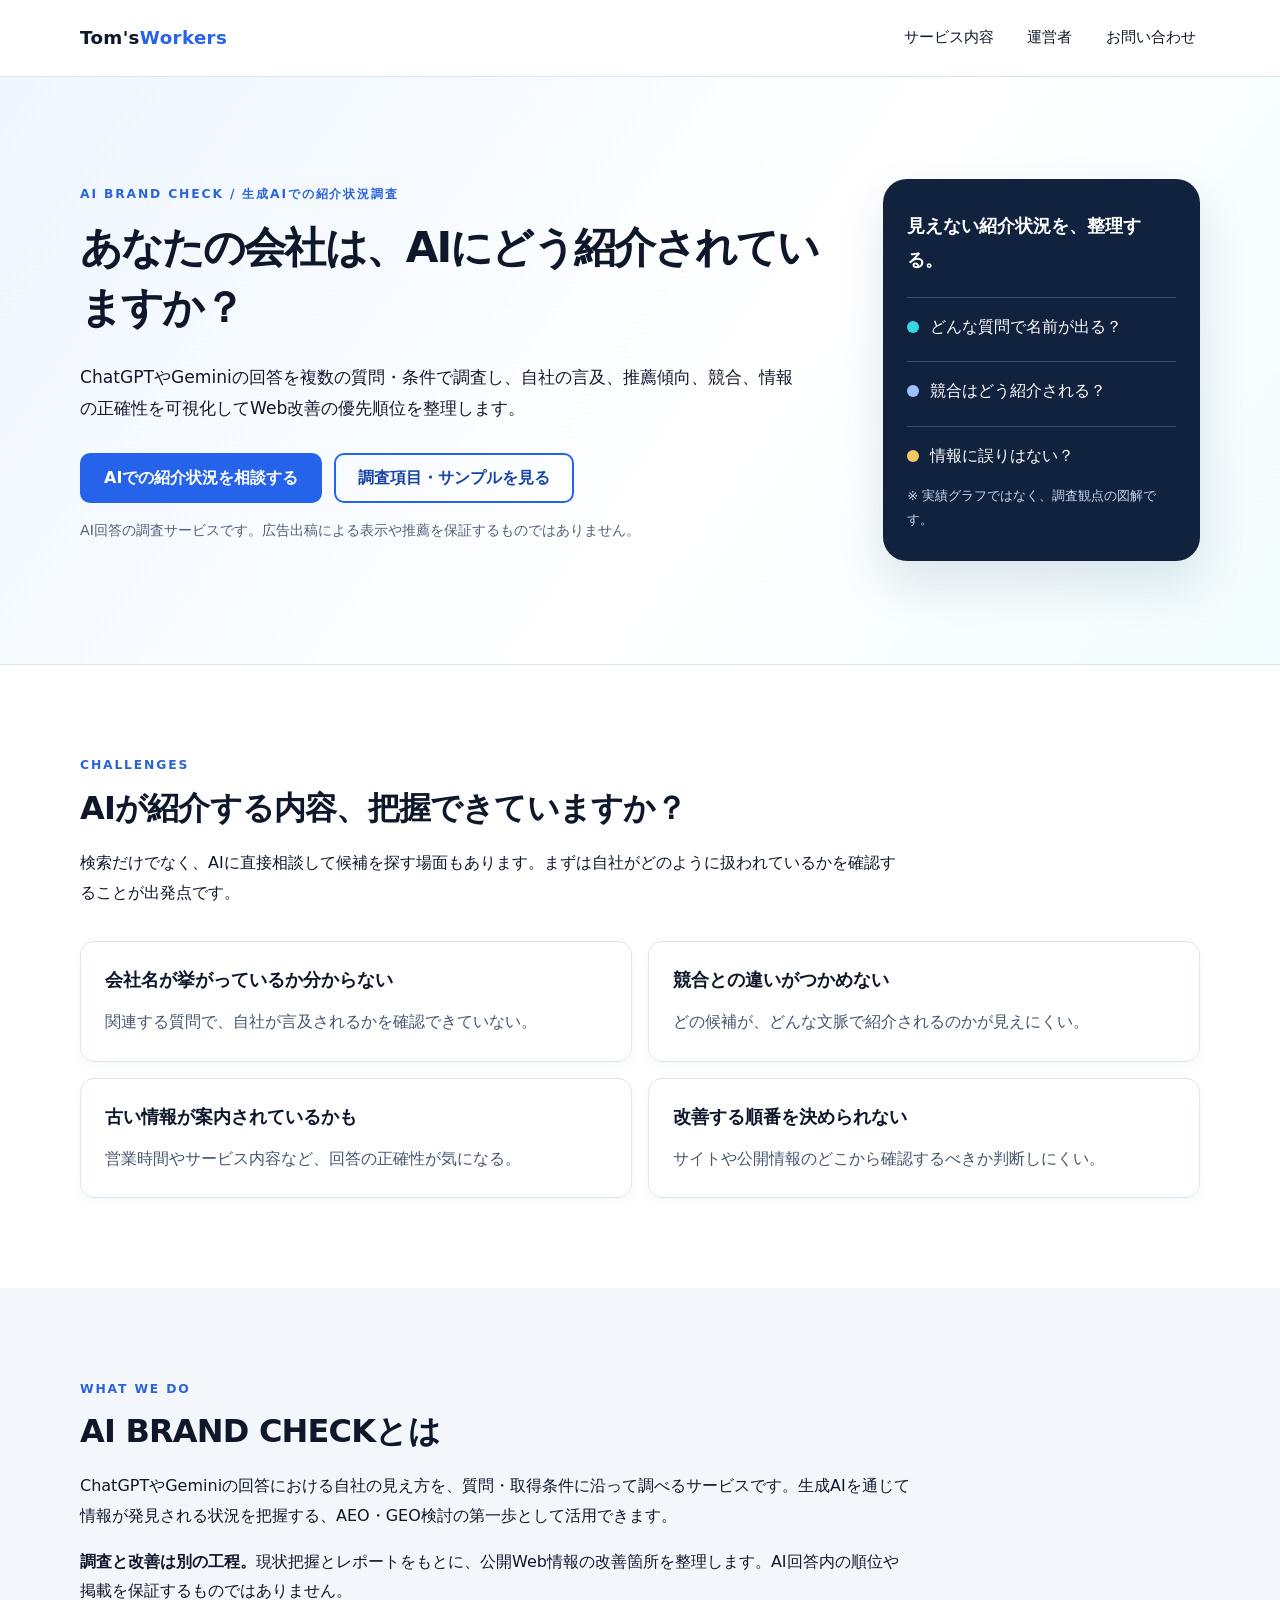
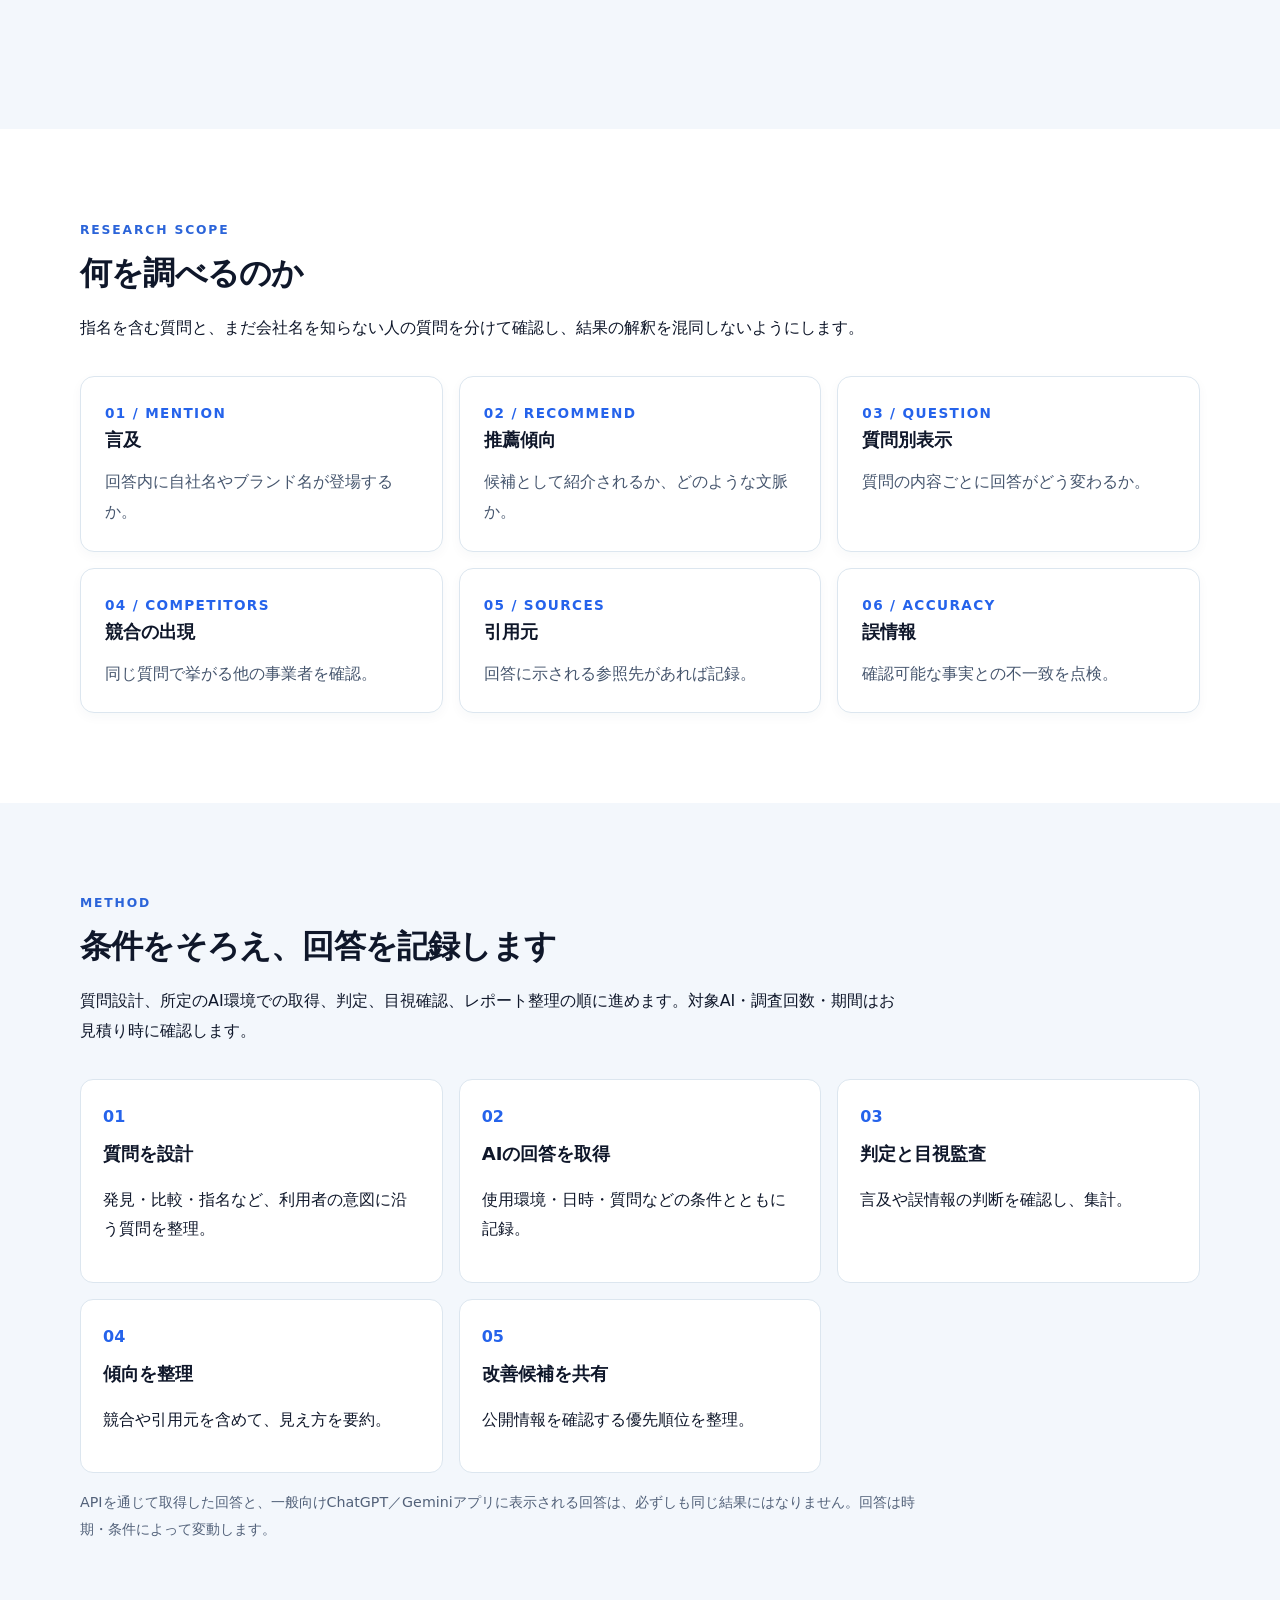
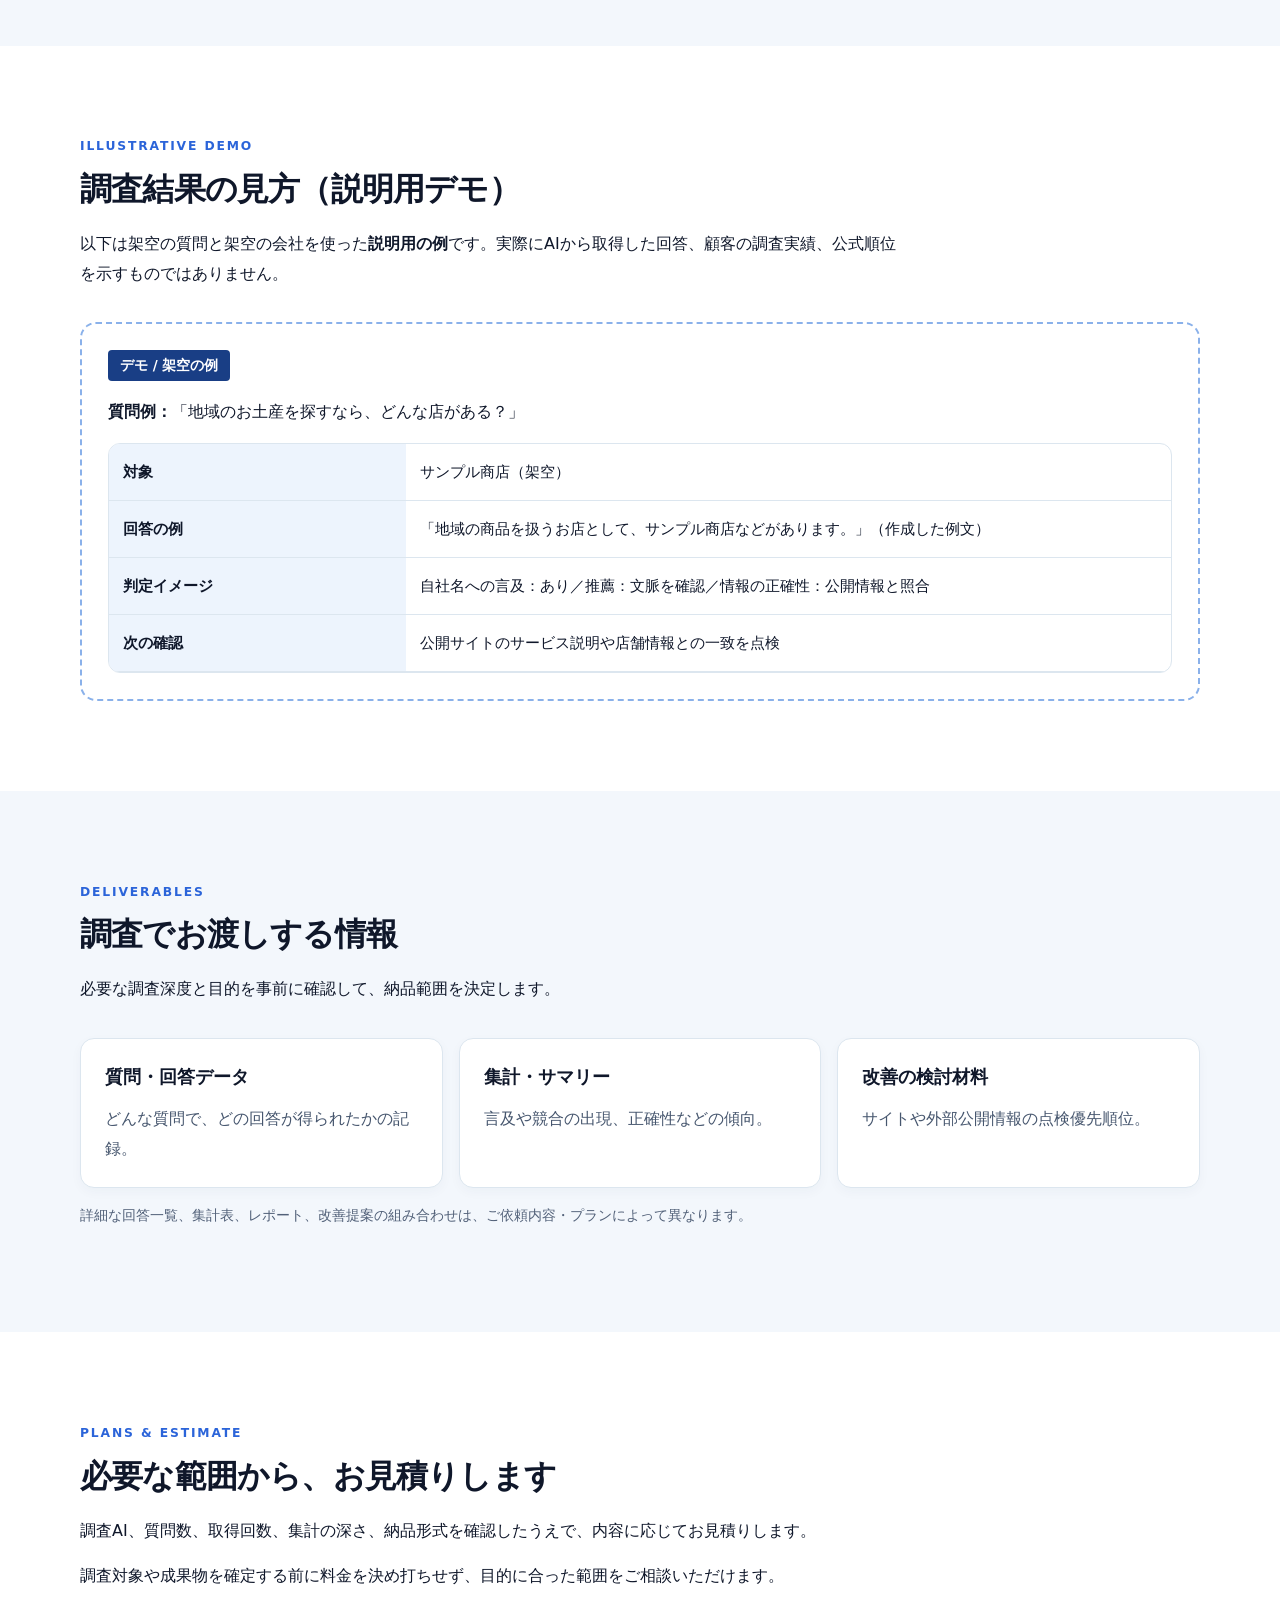
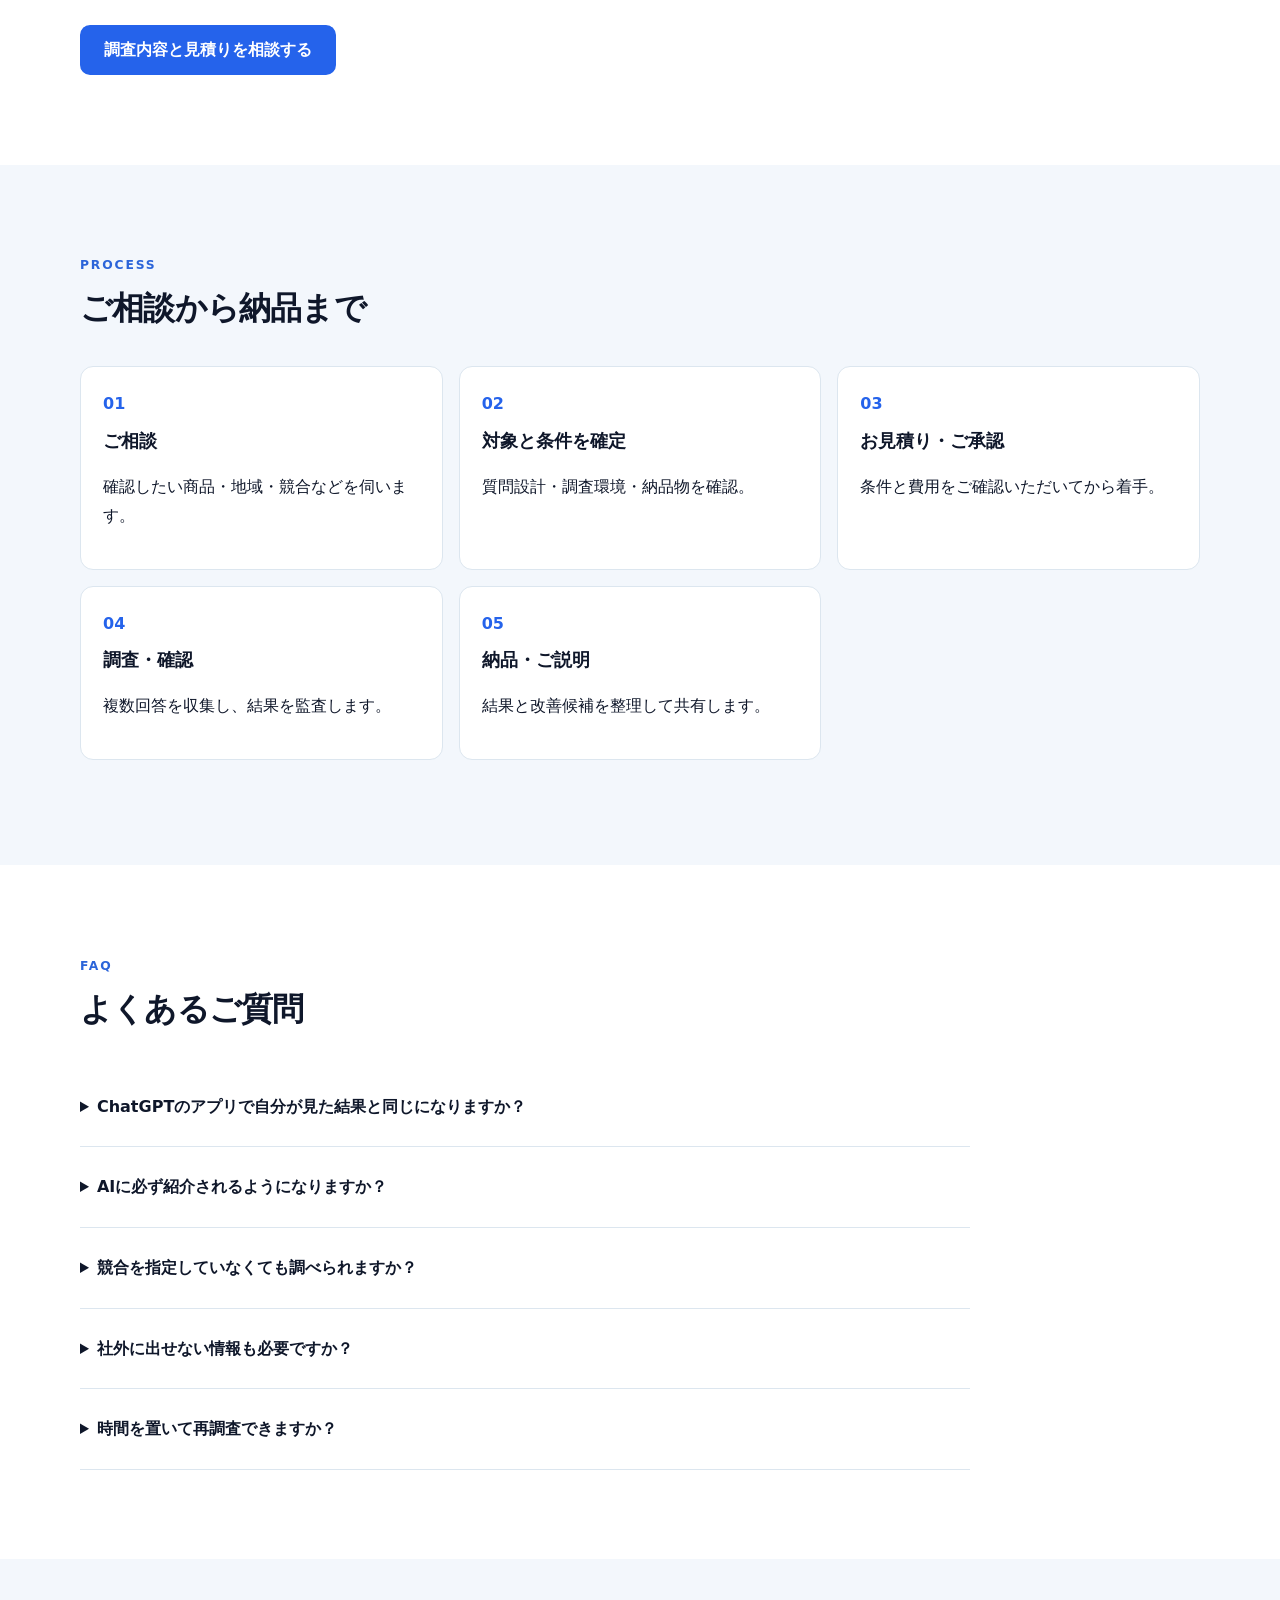
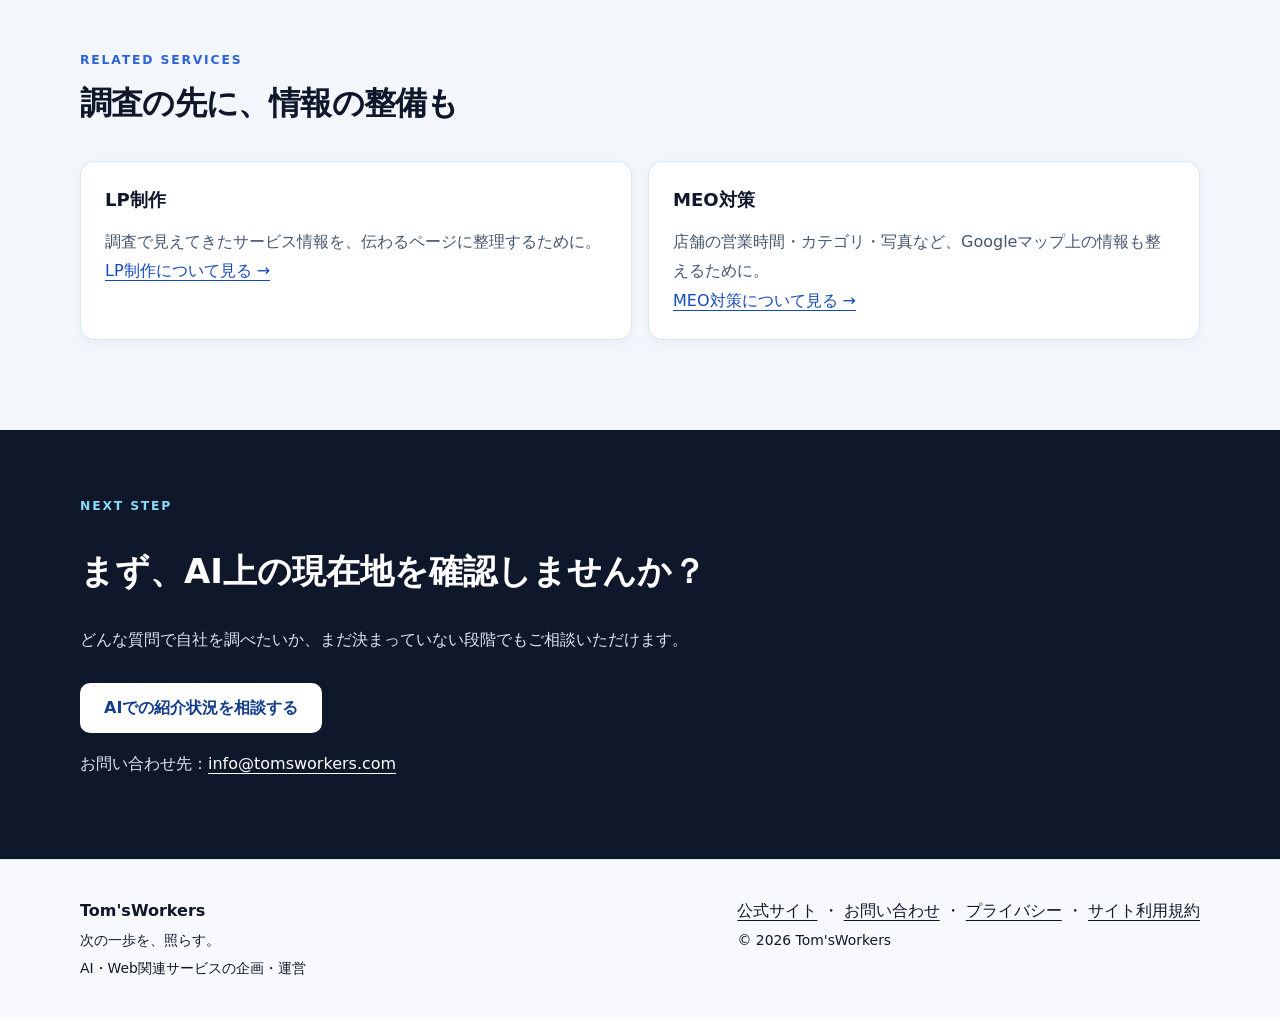
==== abc/index.html @ 404ee9d4 "Add ABC landing page" ====
<!doctype html>
<html lang="ja"><head><meta charset="utf-8"><meta name="viewport" content="width=device-width, initial-scale=1"><title>AI BRAND CHECK｜ChatGPT・Geminiでの自社紹介状況を調査｜Tom'sWorkers</title><meta name="description" content="ChatGPTやGeminiの回答から、自社ブランドの言及、推薦傾向、競合、引用元、誤情報を調査。AI検索対策の最初の一歩を支援します。"><meta name="theme-color" content="#0f172a"><meta property="og:type" content="website"><meta property="og:locale" content="ja_JP"><meta property="og:site_name" content="Tom'sWorkers"><meta property="og:title" content="AI BRAND CHECK｜ChatGPT・Geminiでの自社紹介状況を調査"><meta property="og:description" content="AIの回答に自社がどう紹介されているかを調査し、改善の優先順位を整理します。"><link rel="canonical" href="https://tomsworkers.com/abc/">
<meta property="og:url" content="https://tomsworkers.com/abc/">
<!-- Google tag (gtag.js) -->
<script async src="https://www.googletagmanager.com/gtag/js?id=G-THQMLL2YRE"></script>
<script>
  window.dataLayer = window.dataLayer || [];
  function gtag(){dataLayer.push(arguments);}
  gtag('js', new Date());
  gtag('config', 'G-THQMLL2YRE');
</script>
<link rel="stylesheet" href="../assets/css/tw-lp.css"><script defer src="../assets/js/tw-lp.js"></script></head>
<body><a class="skip" href="#main">本文に移動</a><header class="site-header"><div class="wrap head-row"><a class="brand" href="/" aria-label="Tom'sWorkers トップへ">Tom's<span>Workers</span></a><nav class="top-nav" aria-label="主要ナビゲーション"><a href="#services">サービス内容</a><a href="/#profile">運営者</a><a href="mailto:info@tomsworkers.com?subject=%E3%80%90AI%20BRAND%20CHECK%E3%80%91%E8%AA%BF%E6%9F%BB%E7%9B%B8%E8%AB%87" data-track="1" data-placement="header">お問い合わせ</a></nav></div></header><main id="main">
<section class="hero"><div class="wrap hero-layout"><div><div class="eyebrow">AI Brand Check / 生成AIでの紹介状況調査</div><h1>あなたの会社は、AIにどう紹介されていますか？</h1><p class="lead">ChatGPTやGeminiの回答を複数の質問・条件で調査し、自社の言及、推薦傾向、競合、情報の正確性を可視化してWeb改善の優先順位を整理します。</p><div class="actions"><a class="btn btn-primary" href="mailto:info@tomsworkers.com?subject=%E3%80%90AI%20BRAND%20CHECK%E3%80%91%E8%AA%BF%E6%9F%BB%E7%9B%B8%E8%AB%87" data-track="1" data-placement="hero">AIでの紹介状況を相談する</a><a class="btn btn-plain" href="#research">調査項目・サンプルを見る</a></div><p class="note">AI回答の調査サービスです。広告出稿による表示や推薦を保証するものではありません。</p></div><div class="hero-visual" aria-label="調査の観点を示す概念図"><strong>見えない紹介状況を、整理する。</strong><div class="signal"><b></b>どんな質問で名前が出る？</div><div class="signal"><b></b>競合はどう紹介される？</div><div class="signal"><b></b>情報に誤りはない？</div><p style="font-size:.81rem;color:#c7d7ec;margin-bottom:0">※ 実績グラフではなく、調査観点の図解です。</p></div></div></section>
<section class="section" id="problems"><div class="wrap"><div class="section-heading"><div class="eyebrow">Challenges</div><h2>AIが紹介する内容、把握できていますか？</h2><p>検索だけでなく、AIに直接相談して候補を探す場面もあります。まずは自社がどのように扱われているかを確認することが出発点です。</p></div><div class="cards two"><article class="card"><h3>会社名が挙がっているか分からない</h3><p>関連する質問で、自社が言及されるかを確認できていない。</p></article><article class="card"><h3>競合との違いがつかめない</h3><p>どの候補が、どんな文脈で紹介されるのかが見えにくい。</p></article><article class="card"><h3>古い情報が案内されているかも</h3><p>営業時間やサービス内容など、回答の正確性が気になる。</p></article><article class="card"><h3>改善する順番を決められない</h3><p>サイトや公開情報のどこから確認するべきか判断しにくい。</p></article></div></div></section>
<section class="section tinted" id="services"><div class="wrap"><div class="section-heading"><div class="eyebrow">What We Do</div><h2>AI BRAND CHECKとは</h2><p>ChatGPTやGeminiの回答における自社の見え方を、質問・取得条件に沿って調べるサービスです。生成AIを通じて情報が発見される状況を把握する、AEO・GEO検討の第一歩として活用できます。</p><p><strong>調査と改善は別の工程。</strong>現状把握とレポートをもとに、公開Web情報の改善箇所を整理します。AI回答内の順位や掲載を保証するものではありません。</p></div></div></section>
<section class="section" id="research"><div class="wrap"><div class="section-heading"><div class="eyebrow">Research Scope</div><h2>何を調べるのか</h2><p>指名を含む質問と、まだ会社名を知らない人の質問を分けて確認し、結果の解釈を混同しないようにします。</p></div><div class="cards"><article class="card"><div class="card-num">01 / MENTION</div><h3>言及</h3><p>回答内に自社名やブランド名が登場するか。</p></article><article class="card"><div class="card-num">02 / RECOMMEND</div><h3>推薦傾向</h3><p>候補として紹介されるか、どのような文脈か。</p></article><article class="card"><div class="card-num">03 / QUESTION</div><h3>質問別表示</h3><p>質問の内容ごとに回答がどう変わるか。</p></article><article class="card"><div class="card-num">04 / COMPETITORS</div><h3>競合の出現</h3><p>同じ質問で挙がる他の事業者を確認。</p></article><article class="card"><div class="card-num">05 / SOURCES</div><h3>引用元</h3><p>回答に示される参照先があれば記録。</p></article><article class="card"><div class="card-num">06 / ACCURACY</div><h3>誤情報</h3><p>確認可能な事実との不一致を点検。</p></article></div></div></section>
<section class="section tinted" id="method"><div class="wrap"><div class="section-heading"><div class="eyebrow">Method</div><h2>条件をそろえ、回答を記録します</h2><p>質問設計、所定のAI環境での取得、判定、目視確認、レポート整理の順に進めます。対象AI・調査回数・期間はお見積り時に確認します。</p></div><ol class="steps"><li><h3>質問を設計</h3><p>発見・比較・指名など、利用者の意図に沿う質問を整理。</p></li><li><h3>AIの回答を取得</h3><p>使用環境・日時・質問などの条件とともに記録。</p></li><li><h3>判定と目視監査</h3><p>言及や誤情報の判断を確認し、集計。</p></li><li><h3>傾向を整理</h3><p>競合や引用元を含めて、見え方を要約。</p></li><li><h3>改善候補を共有</h3><p>公開情報を確認する優先順位を整理。</p></li></ol><p class="note">APIを通じて取得した回答と、一般向けChatGPT／Geminiアプリに表示される回答は、必ずしも同じ結果にはなりません。回答は時期・条件によって変動します。</p></div></section>
<section class="section" id="sample"><div class="wrap"><div class="section-heading"><div class="eyebrow">Illustrative Demo</div><h2>調査結果の見方（説明用デモ）</h2><p>以下は架空の質問と架空の会社を使った<strong>説明用の例</strong>です。実際にAIから取得した回答、顧客の調査実績、公式順位を示すものではありません。</p></div><div class="demo"><span class="demo-label">デモ / 架空の例</span><p><strong>質問例：</strong>「地域のお土産を探すなら、どんな店がある？」</p><div class="table-scroll"><table class="data-table"><tbody><tr><th scope="row">対象</th><td>サンプル商店（架空）</td></tr><tr><th scope="row">回答の例</th><td>「地域の商品を扱うお店として、サンプル商店などがあります。」（作成した例文）</td></tr><tr><th scope="row">判定イメージ</th><td>自社名への言及：あり／推薦：文脈を確認／情報の正確性：公開情報と照合</td></tr><tr><th scope="row">次の確認</th><td>公開サイトのサービス説明や店舗情報との一致を点検</td></tr></tbody></table></div></div></div></section>
<section class="section tinted" id="deliverables"><div class="wrap"><div class="section-heading"><div class="eyebrow">Deliverables</div><h2>調査でお渡しする情報</h2><p>必要な調査深度と目的を事前に確認して、納品範囲を決定します。</p></div><div class="cards"><article class="card"><h3>質問・回答データ</h3><p>どんな質問で、どの回答が得られたかの記録。</p></article><article class="card"><h3>集計・サマリー</h3><p>言及や競合の出現、正確性などの傾向。</p></article><article class="card"><h3>改善の検討材料</h3><p>サイトや外部公開情報の点検優先順位。</p></article></div><p class="note">詳細な回答一覧、集計表、レポート、改善提案の組み合わせは、ご依頼内容・プランによって異なります。</p></div></section>
<section class="section" id="pricing"><div class="wrap"><div class="section-heading"><div class="eyebrow">Plans &amp; Estimate</div><h2>必要な範囲から、お見積りします</h2><p>調査AI、質問数、取得回数、集計の深さ、納品形式を確認したうえで、内容に応じてお見積りします。</p><p>調査対象や成果物を確定する前に料金を決め打ちせず、目的に合った範囲をご相談いただけます。</p></div><a class="btn btn-primary" href="mailto:info@tomsworkers.com?subject=%E3%80%90AI%20BRAND%20CHECK%E3%80%91%E8%AA%BF%E6%9F%BB%E7%9B%B8%E8%AB%87" data-track="1" data-placement="pricing">調査内容と見積りを相談する</a></div></section>
<section class="section tinted" id="flow"><div class="wrap"><div class="section-heading"><div class="eyebrow">Process</div><h2>ご相談から納品まで</h2></div><ol class="steps"><li><h3>ご相談</h3><p>確認したい商品・地域・競合などを伺います。</p></li><li><h3>対象と条件を確定</h3><p>質問設計・調査環境・納品物を確認。</p></li><li><h3>お見積り・ご承認</h3><p>条件と費用をご確認いただいてから着手。</p></li><li><h3>調査・確認</h3><p>複数回答を収集し、結果を監査します。</p></li><li><h3>納品・ご説明</h3><p>結果と改善候補を整理して共有します。</p></li></ol></div></section>
<section class="section" id="faq"><div class="wrap"><div class="section-heading"><div class="eyebrow">FAQ</div><h2>よくあるご質問</h2></div><div class="faq"><details><summary>ChatGPTのアプリで自分が見た結果と同じになりますか？</summary><p>同一とは限りません。利用するモデル・取得方法・時期や設定によって回答が変わるため、調査環境と条件を明示します。</p></details><details><summary>AIに必ず紹介されるようになりますか？</summary><p>掲載・順位・推薦は保証できません。まず現状を調べ、改善を検討するための材料を提供します。</p></details><details><summary>競合を指定していなくても調べられますか？</summary><p>はい。質問に登場した他社を記録する方法があります。調査の対象範囲は事前に相談して決めます。</p></details><details><summary>社外に出せない情報も必要ですか？</summary><p>公開情報を中心に調査設計します。機密情報や個人情報を無断で調査質問へ入力することはしません。提供情報の扱いは事前に確認します。</p></details><details><summary>時間を置いて再調査できますか？</summary><p>ご相談可能です。比較可能な条件や追加費用の有無を事前に確認してご案内します。</p></details></div></div></section>
<section class="section tinted" id="related"><div class="wrap"><div class="section-heading"><div class="eyebrow">Related Services</div><h2>調査の先に、情報の整備も</h2></div><div class="cards two"><article class="card"><h3>LP制作</h3><p>調査で見えてきたサービス情報を、伝わるページに整理するために。</p><p><a href="/lp/">LP制作について見る →</a></p></article><article class="card"><h3>MEO対策</h3><p>店舗の営業時間・カテゴリ・写真など、Googleマップ上の情報も整えるために。</p><p><a href="/meo/">MEO対策について見る →</a></p></article></div></div></section>
<section class="cta-band" id="contact"><div class="wrap"><div class="eyebrow" style="color:#8bd9f5">Next Step</div><h2>まず、AI上の現在地を確認しませんか？</h2><p>どんな質問で自社を調べたいか、まだ決まっていない段階でもご相談いただけます。</p><div class="actions"><a class="btn btn-primary" href="mailto:info@tomsworkers.com?subject=%E3%80%90AI%20BRAND%20CHECK%E3%80%91%E8%AA%BF%E6%9F%BB%E7%9B%B8%E8%AB%87" data-track="1" data-placement="footer">AIでの紹介状況を相談する</a></div><p>お問い合わせ先：<a href="mailto:info@tomsworkers.com?subject=%E3%80%90AI%20BRAND%20CHECK%E3%80%91%E8%AA%BF%E6%9F%BB%E7%9B%B8%E8%AB%87">info@tomsworkers.com</a></p></div></section>
</main><footer class="footer"><div class="wrap footer-inner"><div><strong>Tom'sWorkers</strong><p>次の一歩を、照らす。</p><p>AI・Web関連サービスの企画・運営</p></div><nav aria-label="フッターナビゲーション"><a href="/">公式サイト</a> ・ <a href="/contact/">お問い合わせ</a> ・ <a href="/privacy/">プライバシー</a> ・ <a href="/terms/">サイト利用規約</a><p>© 2026 Tom'sWorkers</p></nav></div></footer></body></html>
---- assets/css/tw-lp.css ----
@charset "UTF-8";
:root{--ink:#0f172a;--blue:#2563eb;--cyan:#06b6d4;--muted:#526179;--line:#dce6ef;--pale:#f3f7fc;--white:#fff}*{box-sizing:border-box}html{scroll-behavior:smooth}body{margin:0;color:var(--ink);font-family:system-ui,-apple-system,"Hiragino Kaku Gothic ProN","Yu Gothic",Meiryo,sans-serif;font-size:16px;line-height:1.85;background:white}a{color:#1649bd;text-underline-offset:.23em}a:hover{text-decoration-thickness:2px}a:focus-visible,button:focus-visible,summary:focus-visible{outline:3px solid #f59e0b;outline-offset:4px}button{font:inherit}.wrap{width:min(1120px,calc(100% - 40px));margin-inline:auto}.skip{position:absolute;left:-9999px;top:0;background:white;padding:8px;z-index:9}.skip:focus{left:12px}.site-header{border-bottom:1px solid var(--line);background:#fff}.head-row{min-height:76px;display:flex;align-items:center;justify-content:space-between;gap:18px}.brand{font-weight:850;letter-spacing:.02em;color:var(--ink);text-decoration:none;font-size:1.14rem}.brand span{color:var(--blue)}.top-nav{display:flex;gap:clamp(8px,2vw,26px);align-items:center;flex-wrap:wrap}.top-nav a{color:var(--ink);font-size:.94rem;text-decoration:none;padding:11px 4px}.top-nav a:hover{text-decoration:underline}.eyebrow{font-size:.77rem;font-weight:800;letter-spacing:.15em;color:#2b64d9;text-transform:uppercase}.hero{background:linear-gradient(125deg,#eef6ff 0%,#fff 58%,#f0fcfd 100%);border-bottom:1px solid var(--line);padding:clamp(62px,8vw,110px) 0}.hero-layout{display:grid;grid-template-columns:minmax(0,1.4fr) minmax(235px,.6fr);gap:clamp(24px,5vw,70px);align-items:center}.hero h1{font-size:clamp(28px,3.3vw,44px);line-height:1.42;letter-spacing:-.045em;margin:12px 0 24px;overflow-wrap:anywhere}.lead{font-size:1.07rem;max-width:720px}.hero-visual{background:#10223e;color:white;border-radius:24px;padding:30px 24px;box-shadow:0 22px 48px #13366a20}.hero-visual strong{font-size:1.14rem}.signal{display:flex;gap:11px;align-items:center;margin-top:20px;border-top:1px solid #ffffff31;padding-top:14px}.signal b{width:12px;height:12px;border-radius:50%;background:#38d6df;flex:none}.signal:nth-of-type(2) b{background:#9dc0ff}.signal:nth-of-type(3) b{background:#f9c866}.actions{display:flex;flex-wrap:wrap;gap:12px;margin:28px 0 12px}.btn{display:inline-flex;align-items:center;justify-content:center;min-height:48px;padding:11px 22px;border-radius:10px;font-weight:750;text-decoration:none;text-align:center;border:2px solid var(--blue);line-height:1.5}.btn-primary{background:var(--blue);color:white}.btn-primary:hover{background:#1d4ed8;color:#fff}.btn-plain{background:transparent;color:#1745a7}.note{color:var(--muted);font-size:.89rem}.section{padding:clamp(60px,7vw,92px) 0}.section.tinted{background:var(--pale)}.section-heading{max-width:830px;margin-bottom:34px}.section h2{font-size:clamp(24px,2.7vw,32px);line-height:1.5;margin:7px 0 16px;letter-spacing:-.025em}.section h3{font-size:1.13rem;line-height:1.6;margin:0 0 12px}.section p{max-width:850px}.cards{display:grid;grid-template-columns:repeat(3,minmax(0,1fr));gap:16px}.cards.two{grid-template-columns:repeat(2,minmax(0,1fr))}.card{background:#fff;border:1px solid var(--line);border-radius:14px;padding:24px;min-width:0;box-shadow:0 4px 12px #14345c09}.card p{margin:0;color:#46566e}.card-num{color:var(--blue);font-weight:800;font-size:.85rem;letter-spacing:.1em}.steps{list-style:none;counter-reset:step;display:grid;grid-template-columns:repeat(3,minmax(0,1fr));gap:16px;padding:0}.steps li{counter-increment:step;background:white;padding:22px;border:1px solid var(--line);border-radius:13px}.steps li:before{content:counter(step,decimal-leading-zero);color:var(--blue);font-weight:900;display:block;margin-bottom:8px}.data-table{width:100%;border-collapse:collapse;font-size:.95rem}.data-table th,.data-table td{padding:14px;text-align:left;border-bottom:1px solid var(--line);vertical-align:top}.data-table th{width:28%;background:#edf4fd}.table-scroll{overflow-x:auto;border:1px solid var(--line);border-radius:12px}.demo{border:2px dashed #8ab1ea;border-radius:16px;padding:26px;background:white}.demo-label{display:inline-block;background:#193e85;color:white;border-radius:4px;padding:3px 12px;font-weight:800;font-size:.85rem}.faq{max-width:890px}.faq details{border-bottom:1px solid var(--line);padding:16px 0}.faq summary{font-weight:750;cursor:pointer;padding:9px 25px 9px 0;min-height:44px}.faq details p{color:#46566e;padding:0 22px 7px 0}.cta-band{background:var(--ink);color:#fff;padding:65px 0}.cta-band h2{font-size:clamp(24px,3vw,34px);line-height:1.5}.cta-band p{color:#dbe6f4}.cta-band .btn-primary{background:#fff;color:#133c8a;border-color:#fff}.cta-band a:not(.btn){color:white}.footer{border-top:1px solid var(--line);padding:36px 0;background:#f7f9fc}.footer-inner{display:flex;justify-content:space-between;gap:18px;flex-wrap:wrap}.footer p{margin:2px 0;font-size:.87rem}.footer a{color:var(--ink)}section[id]{scroll-margin-top:20px}@media(max-width:760px){.hero-layout{grid-template-columns:1fr}.hero-visual{max-width:520px}.cards,.cards.two,.steps{grid-template-columns:1fr 1fr}.head-row{align-items:flex-start;padding-block:15px;flex-direction:column;gap:3px}.top-nav{gap:10px}.hero{padding:55px 0}.section{padding:58px 0}}@media(max-width:520px){.wrap{width:calc(100% - 32px)}.cards,.cards.two,.steps{grid-template-columns:1fr}.actions{flex-direction:column;align-items:stretch}.btn{width:100%}.data-table th,.data-table td{padding:10px;font-size:.88rem}.demo{padding:16px}.top-nav a{font-size:.85rem}.hero-visual{padding:22px}}@media(prefers-reduced-motion:reduce){html{scroll-behavior:auto}*,*:before,*:after{animation-duration:.01ms!important;transition-duration:.01ms!important}}
/* MEO service page — stage 02. Additive styles; stage 01 components unchanged. */
.meo-hero{background:linear-gradient(125deg,#f0f7ff 0%,#fff 58%,#eefcf8 100%)}
.meo-panel{background:#10223e}.meo-panel-kicker{margin:0 0 14px;color:#8ee7ec;font-size:.76rem;font-weight:800;letter-spacing:.13em}.meo-check{display:flex;align-items:center;gap:14px;border-top:1px solid #ffffff30;padding:15px 0}.meo-check:first-of-type{margin-top:16px}.meo-check>span{display:grid;place-items:center;flex:none;width:40px;height:40px;border:1px solid #4a88ba;border-radius:11px;color:#b6f2f0;font-weight:800}.meo-check b{display:block;font-size:.98rem}.meo-check small{display:block;color:#c6d9ec;font-size:.77rem}.meo-panel-note{font-size:.75rem;color:#b9d1e9;line-height:1.65;margin:14px 0 0}.meo-split{display:grid;grid-template-columns:minmax(0,1.15fr) minmax(0,.85fr);gap:clamp(25px,5vw,70px);align-items:start}.meo-split h2{font-size:clamp(24px,2.7vw,32px);line-height:1.5}.meo-principles{background:white;border:1px solid var(--line);padding:28px;border-radius:18px;box-shadow:0 12px 32px #14345c0c}.meo-principles h3{font-size:1.22rem}.meo-principles ol{margin:0;padding-left:1.4em}.meo-principles li{padding:10px 0;border-bottom:1px solid var(--line);font-weight:700}.meo-principles p{font-size:.93rem;color:#526179}.meo-feature{border-left:4px solid var(--blue);background:white;padding:26px;border-radius:0 14px 14px 0;box-shadow:0 4px 14px #14345c09}.meo-feature h3{margin:10px 0 15px}.meo-list{padding-left:1.35em;margin:0}.meo-list li{margin:9px 0}.meo-warning{background:#e9f1fd;border-left:4px solid #2563eb;border-radius:0 12px 12px 0;padding:20px 24px;margin-top:28px}.meo-warning p{margin:5px 0 0}.meo-plan{display:flex;flex-direction:column;min-height:245px}.meo-plan .eyebrow{margin:0 0 12px}.meo-plan-foot{margin-top:auto;border-top:1px solid var(--line);padding-top:16px;font-size:.91rem;font-weight:750;color:#1d4ed8}.meo-price{display:flex;align-items:center;justify-content:space-between;gap:26px;padding:28px;border:1px solid var(--line);border-radius:16px;background:#f6faff}.meo-price>div{max-width:720px}.meo-price h3{margin:5px 0}.meo-price p{margin:0}.meo-price .btn{flex:none}.meo-related a{font-weight:750}.meo-light-eyebrow{color:#8bd9f5}.meo-light-note{color:#dbe6f4!important}@media(max-width:760px){.meo-split{grid-template-columns:1fr}.meo-price{flex-direction:column;align-items:stretch}.meo-price .btn{align-self:flex-start}}@media(max-width:520px){.meo-principles,.meo-feature,.meo-price{padding:20px}.meo-price .btn{align-self:stretch}.meo-panel{padding:22px}}
/* ChatGPT Ads page — stage 03; additive styles, shared base remains intact. */
.ads-hero{background:linear-gradient(130deg,#edf3ff 0%,#fff 52%,#eafafa 100%)}
.ads-panel{background:linear-gradient(150deg,#10223e,#173e65)}
.ads-panel-kicker{font-size:.75rem;letter-spacing:.12em;font-weight:800;color:#a9ecf3;margin:0 0 18px}
.ads-illustration{display:grid;gap:12px}
.ads-illustration-answer,.ads-illustration-ad{border-radius:12px;padding:15px 17px;background:#ffffff15;border:1px solid #ffffff36}
.ads-illustration-answer span,.ads-illustration-ad span{display:inline-block;font-size:.72rem;font-weight:800;letter-spacing:.06em;color:#c8e1ff}
.ads-illustration-answer p,.ads-illustration-ad p{margin:7px 0 0;font-size:.9rem;line-height:1.6}
.ads-illustration-ad{background:#f1fbff;color:#123352;border-color:#b8e6f4}
.ads-illustration-ad span{color:#17569d}.ads-panel-note{color:#c5d7e9;font-size:.75rem;line-height:1.6;margin:16px 0 0}
.ads-split{display:grid;grid-template-columns:minmax(0,1.12fr) minmax(0,.88fr);gap:clamp(26px,5vw,70px);align-items:start}
.ads-insight{background:white;border:1px solid var(--line);padding:28px;border-radius:18px;box-shadow:0 12px 32px #14345c0c}
.ads-insight h3{font-size:1.22rem;line-height:1.55}.ads-insight ol{padding-left:1.5em;margin-bottom:0}.ads-insight li{padding:10px 0;border-bottom:1px solid var(--line);font-weight:650}
.ads-difference{border-top:4px solid var(--blue)}.ads-difference:nth-child(2){border-top-color:#0898b6}
.ads-callout{border-left:4px solid var(--blue);background:#e8f1fd;border-radius:0 12px 12px 0;padding:19px 24px;margin-top:24px}
.ads-callout p{margin:6px 0 0}.ads-source{margin-top:20px}.ads-scope-grid{display:grid;grid-template-columns:repeat(3,minmax(0,1fr));gap:16px}
.ads-scope{background:white;border:1px solid var(--line);border-radius:14px;padding:24px;min-width:0}
.ads-scope>span{color:var(--blue);font-size:.9rem;font-weight:900;letter-spacing:.13em}
.ads-scope h3{margin:12px 0 8px}.ads-scope p{color:#46566e;margin:0}
.ads-dl{margin:0}.ads-dl dt{font-weight:850;color:#1c4b9e;margin-top:16px}.ads-dl dd{margin:2px 0 0;color:#46566e}
.ads-timeline{list-style:none;counter-reset:adstep;display:grid;grid-template-columns:repeat(5,minmax(0,1fr));gap:12px;margin:0;padding:0}
.ads-timeline li{counter-increment:adstep;background:white;border:1px solid var(--line);border-radius:14px;padding:20px;min-width:0}
.ads-timeline li:before{content:counter(adstep,decimal-leading-zero);display:block;color:var(--blue);font-weight:900;font-size:1.2rem;margin-bottom:10px}
.ads-timeline strong{display:block;line-height:1.55}.ads-timeline p{font-size:.9rem;color:#46566e;line-height:1.7;margin:9px 0 0}
.ads-fee{display:flex;flex-direction:column;min-height:230px}.ads-fee h3{margin-top:12px}
.ads-fee-bottom{border-top:1px solid var(--line);margin-top:auto!important;padding-top:14px;color:#1e55b0!important;font-weight:750}
.ads-estimate{display:flex;align-items:center;justify-content:space-between;gap:25px;padding:26px;border:1px solid var(--line);border-radius:16px;background:#f6faff;margin-top:24px}
.ads-estimate h3{margin:0 0 8px}.ads-estimate p{margin:0}.ads-estimate .btn{flex:none}
.ads-related a{font-weight:750}.ads-light-eyebrow{color:#8bd9f5}.ads-light-note{color:#dbe6f4!important}
@media(max-width:1000px){.ads-timeline{grid-template-columns:repeat(3,minmax(0,1fr))}}
@media(max-width:760px){.ads-split{grid-template-columns:1fr}.ads-scope-grid{grid-template-columns:repeat(2,minmax(0,1fr))}.ads-estimate{flex-direction:column;align-items:stretch}.ads-estimate .btn{align-self:flex-start}}
@media(max-width:520px){.ads-insight,.ads-scope,.ads-estimate{padding:20px}.ads-scope-grid,.ads-timeline{grid-template-columns:1fr}.ads-estimate .btn{align-self:stretch}}

/* Google Search Ads — stage 04. Additive page-specific components. */
.search-hero{background:linear-gradient(128deg,#eaf2ff 0%,#fff 55%,#eefafc 100%)}
.search-panel{background:linear-gradient(145deg,#10223e,#123d68)}
.search-panel-kicker{font-size:.76rem;letter-spacing:.12em;color:#9feaf1;font-weight:800;margin:0 0 17px}
.search-query{display:flex;align-items:center;gap:13px;border:1px solid #8bd1e388;border-radius:12px;padding:12px 13px;background:#ffffff13;font-weight:750;font-size:.9rem}
.search-glass{font-size:1.65rem;color:#8ce5ed;line-height:1}
.search-flow{list-style:none;padding:0;margin:18px 0 0;display:grid;gap:9px}
.search-flow li{display:flex;align-items:center;gap:15px;background:#ffffff12;border:1px solid #ffffff2c;border-radius:11px;padding:12px 16px}
.search-flow b{color:#8ce5ed;font-size:.88rem}.search-flow span{font-weight:800}.search-flow small{display:block;font-weight:450;color:#c8dbef}
.search-panel-foot{font-size:.76rem;color:#c3d5e8;line-height:1.7;margin:16px 0 0}
.search-problem{border-top:4px solid #2563eb}.search-problem:nth-child(2){border-top-color:#06b6d4}.search-problem:nth-child(3){border-top-color:#f59e0b}
.search-split{display:grid;grid-template-columns:minmax(0,1.1fr) minmax(0,.9fr);gap:clamp(26px,5vw,72px);align-items:start}
.search-chain{display:grid;gap:8px;background:#fff;padding:22px;border:1px solid var(--line);border-radius:18px}
.search-chain>div{display:flex;gap:18px;align-items:center;padding:13px 14px;border:1px solid #dce9f8;border-radius:10px;background:#f8fbff;font-weight:750}
.search-chain strong{color:#2563eb}.search-bullets{margin:0;padding-left:1.35em;color:#46566e}.search-bullets li{margin:8px 0}
.search-scope-grid{display:grid;grid-template-columns:repeat(3,minmax(0,1fr));gap:16px}
.search-scope{background:#fff;border:1px solid var(--line);border-radius:14px;padding:24px;min-width:0}
.search-scope>span{color:#2563eb;font-size:.81rem;letter-spacing:.09em;font-weight:850}.search-scope h3{margin:11px 0 8px}.search-scope p{margin:0;color:#46566e}
.search-notice{border-left:4px solid #2563eb;background:#e9f2fe;padding:19px 24px;border-radius:0 12px 12px 0;margin-top:25px}
.search-notice p{margin:6px 0 0}.search-feature{border-top:3px solid #06b6d4}.search-margin{margin-top:22px}
.search-fee{display:flex;flex-direction:column;min-height:240px}.search-fee h3{margin-top:12px}
.search-fee-bottom{border-top:1px solid var(--line);margin-top:auto!important;padding-top:14px;color:#1e55b0!important;font-weight:750}
.search-estimate{display:flex;justify-content:space-between;align-items:center;gap:26px;border:1px solid var(--line);border-radius:16px;padding:26px;margin-top:22px;background:#fff}
.search-estimate>div{max-width:700px}.search-estimate h3{margin:0 0 7px}.search-estimate p{margin:0}.search-estimate .btn{flex:none}
.search-timeline{list-style:none;counter-reset:searchstep;display:grid;grid-template-columns:repeat(5,minmax(0,1fr));gap:12px;padding:0;margin:0}
.search-timeline li{counter-increment:searchstep;border:1px solid var(--line);border-radius:13px;padding:20px;min-width:0;background:#fff}
.search-timeline li:before{content:counter(searchstep,decimal-leading-zero);display:block;color:#2563eb;font-size:1.2rem;font-weight:900;margin-bottom:12px}
.search-timeline strong{display:block;line-height:1.55}.search-timeline p{font-size:.91rem;color:#46566e;line-height:1.7;margin:9px 0 0}
.search-report{background:#fff;border:1px solid #b7d4f7;border-radius:17px;padding:26px}
.search-report-grid{display:grid;grid-template-columns:repeat(4,minmax(0,1fr));gap:12px;margin:19px 0}
.search-report-grid>div{padding:16px;border-radius:11px;background:#f1f6fd;min-width:0}
.search-report-grid span{font-size:.78rem;color:#2156a2;font-weight:800;display:block;margin-bottom:9px}
.search-report-grid strong{font-size:.93rem;line-height:1.6;display:block}
.search-report-bottom{display:grid;grid-template-columns:repeat(2,minmax(0,1fr));gap:24px;border-top:1px solid var(--line);padding-top:18px}
.search-report-bottom p{margin:0;color:#46566e}.search-related a{font-weight:750}
.search-light-eyebrow{color:#8bd9f5}.search-light-note{color:#dbe6f4!important}
@media(max-width:1000px){.search-timeline{grid-template-columns:repeat(3,minmax(0,1fr))}}
@media(max-width:760px){.search-split{grid-template-columns:1fr}.search-scope-grid{grid-template-columns:repeat(2,minmax(0,1fr))}.search-estimate{flex-direction:column;align-items:stretch}.search-estimate .btn{align-self:flex-start}.search-report-grid{grid-template-columns:repeat(2,minmax(0,1fr))}}
@media(max-width:520px){.search-scope-grid,.search-timeline,.search-report-grid,.search-report-bottom{grid-template-columns:1fr}.search-chain,.search-scope,.search-estimate,.search-report{padding:20px}.search-estimate .btn{align-self:stretch}}

/* Landing page production — stage 05; additive only, shared components preserved. */
.lp-hero{background:linear-gradient(128deg,#eaf3ff 0%,#fff 49%,#e8faf9 100%)}
.lp-panel{background:linear-gradient(145deg,#0f2039,#133a62)}
.lp-panel-kicker{margin:0 0 17px;font-size:.75rem;letter-spacing:.13em;font-weight:800;color:#99e3ed}
.lp-page-illustration{background:#fff;border-radius:13px;overflow:hidden;box-shadow:0 12px 30px #030a1970;color:#10223e;transform:rotate(-1.2deg)}
.lp-page-top{display:flex;gap:6px;align-items:center;background:#f0f5fc;padding:12px 15px;border-bottom:1px solid #dce6ef}
.lp-page-top span{height:7px;width:7px;background:#b8cce7;border-radius:50%}
.lp-page-top span:first-child{background:#8fbdec}.lp-page-content{padding:20px 21px 23px}
.lp-page-label{font-size:.62rem;letter-spacing:.11em;font-weight:900;color:#2563eb;margin:0 0 9px;line-height:1.4}
.lp-page-content strong{display:block;font-size:1.22rem;line-height:1.5;letter-spacing:-.02em}
.lp-page-rule{height:3px;width:65px;background:#06b6d4;border-radius:5px;margin:12px 0}
.lp-page-lines{display:grid;gap:7px;margin:15px 0 20px}.lp-page-lines i{height:6px;border-radius:9px;background:#dde7f2;width:100%}.lp-page-lines i:nth-child(2){width:83%}.lp-page-lines i:nth-child(3){width:59%}
.lp-page-button{background:#2563eb;color:#fff;border-radius:8px;text-align:center;font-size:.83rem;font-weight:750;padding:9px 12px}
.lp-panel-steps{display:flex;justify-content:space-between;gap:6px;list-style:none;margin:20px 0 0;padding:0}.lp-panel-steps li{font-size:.77rem;color:#e5efff}.lp-panel-steps b{color:#71dfef;margin-right:5px}
.lp-panel-foot{margin:13px 0 0;font-size:.71rem;color:#c4d7e7;line-height:1.65}
.lp-problem{border-top:4px solid #2563eb}.lp-problem:nth-child(2){border-top-color:#06b6d4}.lp-problem:nth-child(3){border-top-color:#f59e0b}
.lp-split{display:grid;grid-template-columns:minmax(0,1.05fr) minmax(0,.95fr);gap:clamp(24px,5vw,70px);align-items:start}
.lp-approach{background:#fff;border:1px solid var(--line);border-radius:18px;padding:24px;box-shadow:0 13px 30px #132f5210}
.lp-approach ol{list-style:none;padding:0;margin:0}.lp-approach li{display:flex;gap:16px;padding:17px 9px;border-bottom:1px solid var(--line)}.lp-approach li:last-child{border-bottom:0}
.lp-approach li>span{flex:none;display:grid;place-items:center;background:#e7f0fc;color:#1854b3;font-weight:900;width:43px;height:43px;border-radius:12px}.lp-approach strong,.lp-approach small{display:block}.lp-approach small{font-size:.83rem;color:#526179}
.lp-scope-grid{display:grid;grid-template-columns:repeat(3,minmax(0,1fr));gap:16px}
.lp-scope{background:#fff;border:1px solid var(--line);border-radius:14px;padding:24px;min-width:0}.lp-scope>span{color:#2563eb;font-size:.8rem;letter-spacing:.08em;font-weight:850}.lp-scope h3{margin:10px 0 8px}.lp-scope p{margin:0;color:#46566e}
.lp-notice{background:#eaf2fd;border-left:4px solid #2563eb;padding:20px 24px;border-radius:0 12px 12px 0;margin-top:25px}.lp-notice p{margin:7px 0 0}.lp-notice .note{font-size:.82rem}
.lp-checklist{background:#fff;border:1px solid #d6e6f5;border-radius:17px;padding:26px}.lp-checklist h3{margin:0 0 15px}.lp-checklist ul{list-style:none;padding:0;margin:0}.lp-checklist li{padding:12px 0 12px 30px;border-bottom:1px solid var(--line);position:relative;line-height:1.65}.lp-checklist li:last-child{border-bottom:0}.lp-checklist li:before{content:'✓';position:absolute;left:0;color:#1a60c4;font-weight:900}
.lp-timeline{list-style:none;counter-reset:lpstep;display:grid;grid-template-columns:repeat(5,minmax(0,1fr));gap:12px;padding:0;margin:0}
.lp-timeline li{counter-increment:lpstep;border:1px solid var(--line);border-radius:14px;background:#fff;padding:20px;min-width:0}.lp-timeline li:before{content:counter(lpstep,decimal-leading-zero);display:block;font-size:1.25rem;color:#2563eb;font-weight:900;margin-bottom:13px}.lp-timeline strong{display:block;line-height:1.5}.lp-timeline p{font-size:.9rem;color:#46566e;margin:9px 0 0}.lp-gap{margin-top:18px}
.lp-fee{display:flex;flex-direction:column;min-height:238px}.lp-fee strong{margin-top:auto;padding-top:18px;border-top:1px solid var(--line);color:#1a51a5}
.lp-estimate{display:flex;gap:25px;align-items:center;justify-content:space-between;border:1px solid var(--line);border-radius:16px;padding:26px;background:#fff;margin-top:22px}.lp-estimate h3{margin:0 0 6px}.lp-estimate p{margin:0}.lp-estimate .btn{flex:none}
.lp-maintenance{border:1px solid var(--line);border-radius:16px;background:#fff;padding:28px}.lp-maintenance h3{margin:0 0 16px}.lp-maintenance dl{margin:0}.lp-maintenance dt{font-weight:800;color:#1650a7;margin-top:16px}.lp-maintenance dd{color:#46566e;margin:3px 0 0}
.lp-platform-card{border-top:3px solid #06b6d4}.lp-platform-card:first-child{border-top-color:#2563eb}
.lp-demo{background:#fff;border:2px dashed #8ab1ea;border-radius:17px;padding:24px}.lp-demo ol{list-style:none;margin:20px 0 0;padding:0;display:grid;gap:9px}.lp-demo li{display:flex;gap:14px;align-items:center;background:#f2f7fd;border-radius:10px;padding:13px}.lp-demo b{flex:none;background:#dbe9fc;color:#1d4ea5;border-radius:7px;min-width:79px;text-align:center;padding:4px 10px}.lp-demo span{font-size:.92rem}
.lp-related a{font-weight:750}.lp-related p:last-child{margin-top:18px}.lp-cta-kicker{color:#9ce4ef}.lp-cta-note{color:#dbe6f4!important}
@media(max-width:1000px){.lp-timeline{grid-template-columns:repeat(3,minmax(0,1fr))}}
@media(max-width:760px){.lp-split{grid-template-columns:1fr}.lp-scope-grid{grid-template-columns:repeat(2,minmax(0,1fr))}.lp-estimate{flex-direction:column;align-items:stretch}.lp-estimate .btn{align-self:flex-start}}
@media(max-width:520px){.lp-scope-grid,.lp-timeline{grid-template-columns:1fr}.lp-approach,.lp-scope,.lp-checklist,.lp-estimate,.lp-maintenance,.lp-demo{padding:20px}.lp-estimate .btn{align-self:stretch}.lp-panel-steps{gap:4px}.lp-panel-steps li{font-size:.68rem}}
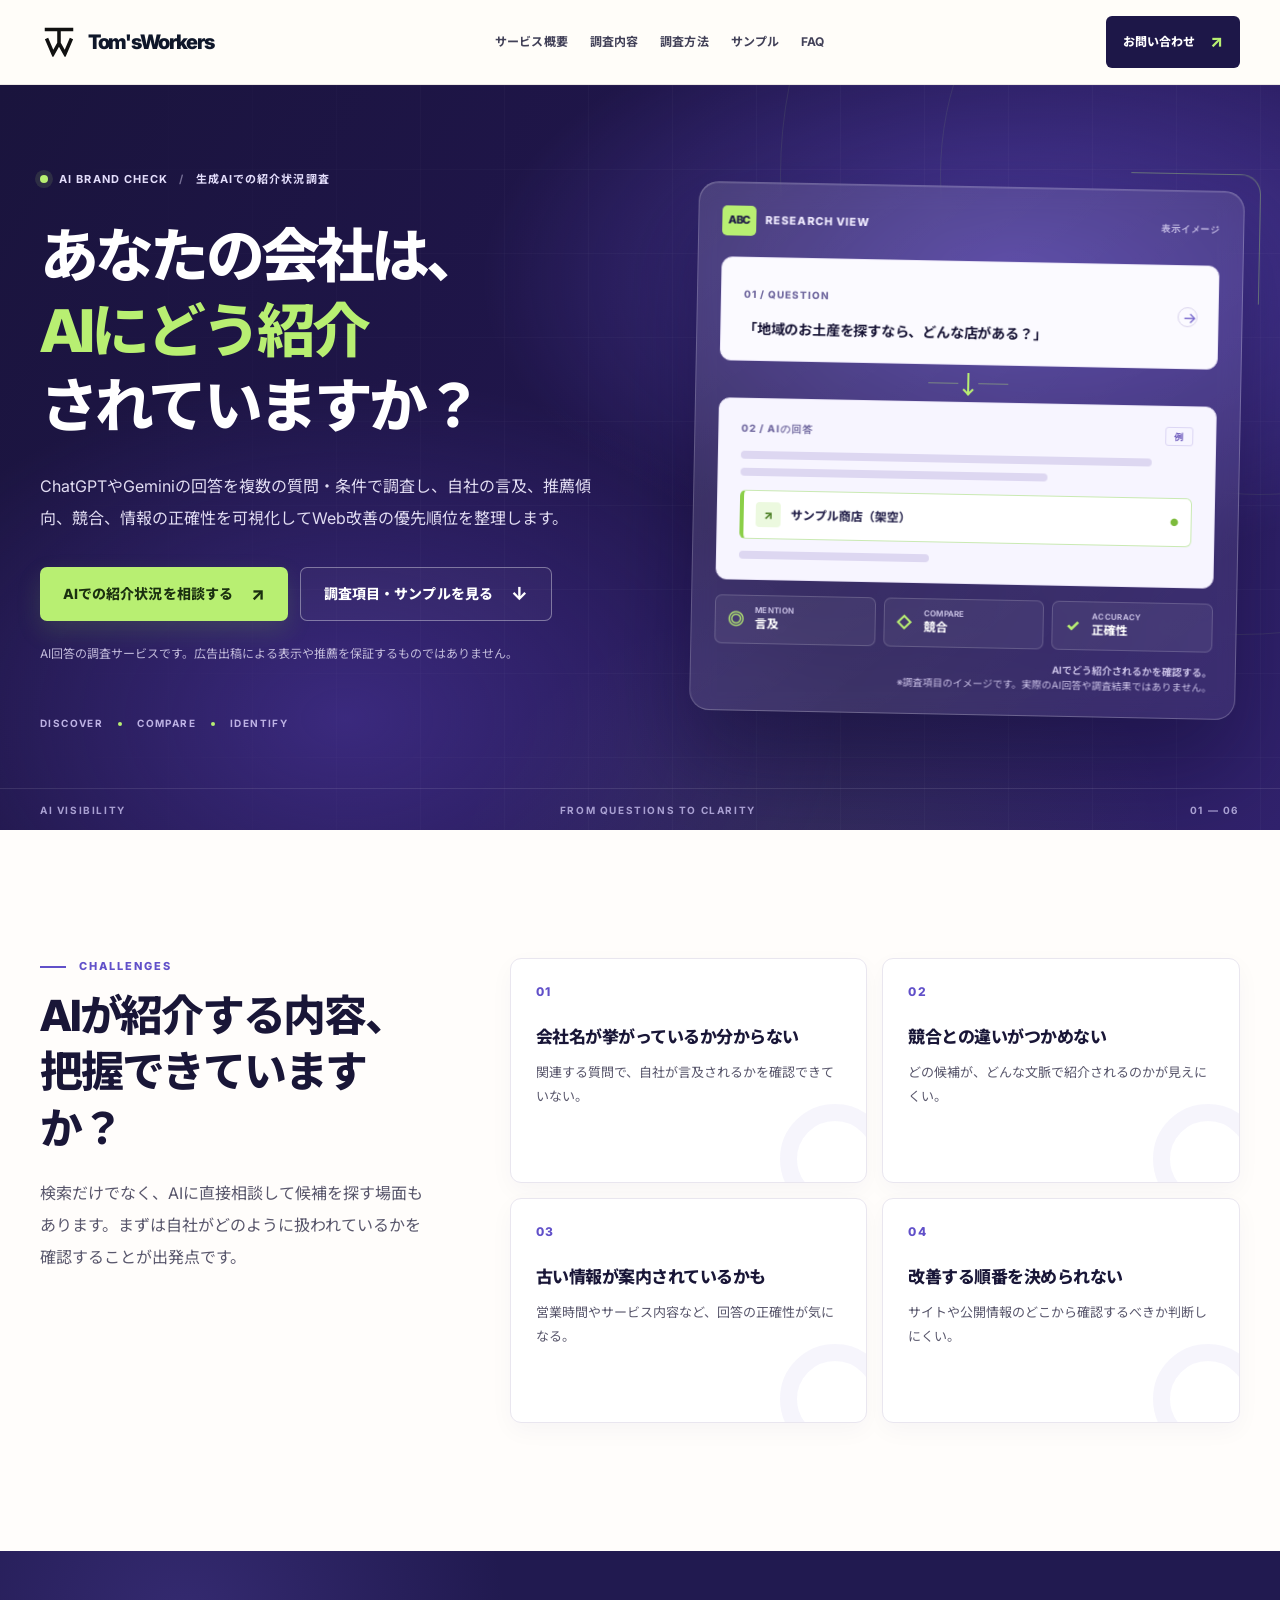
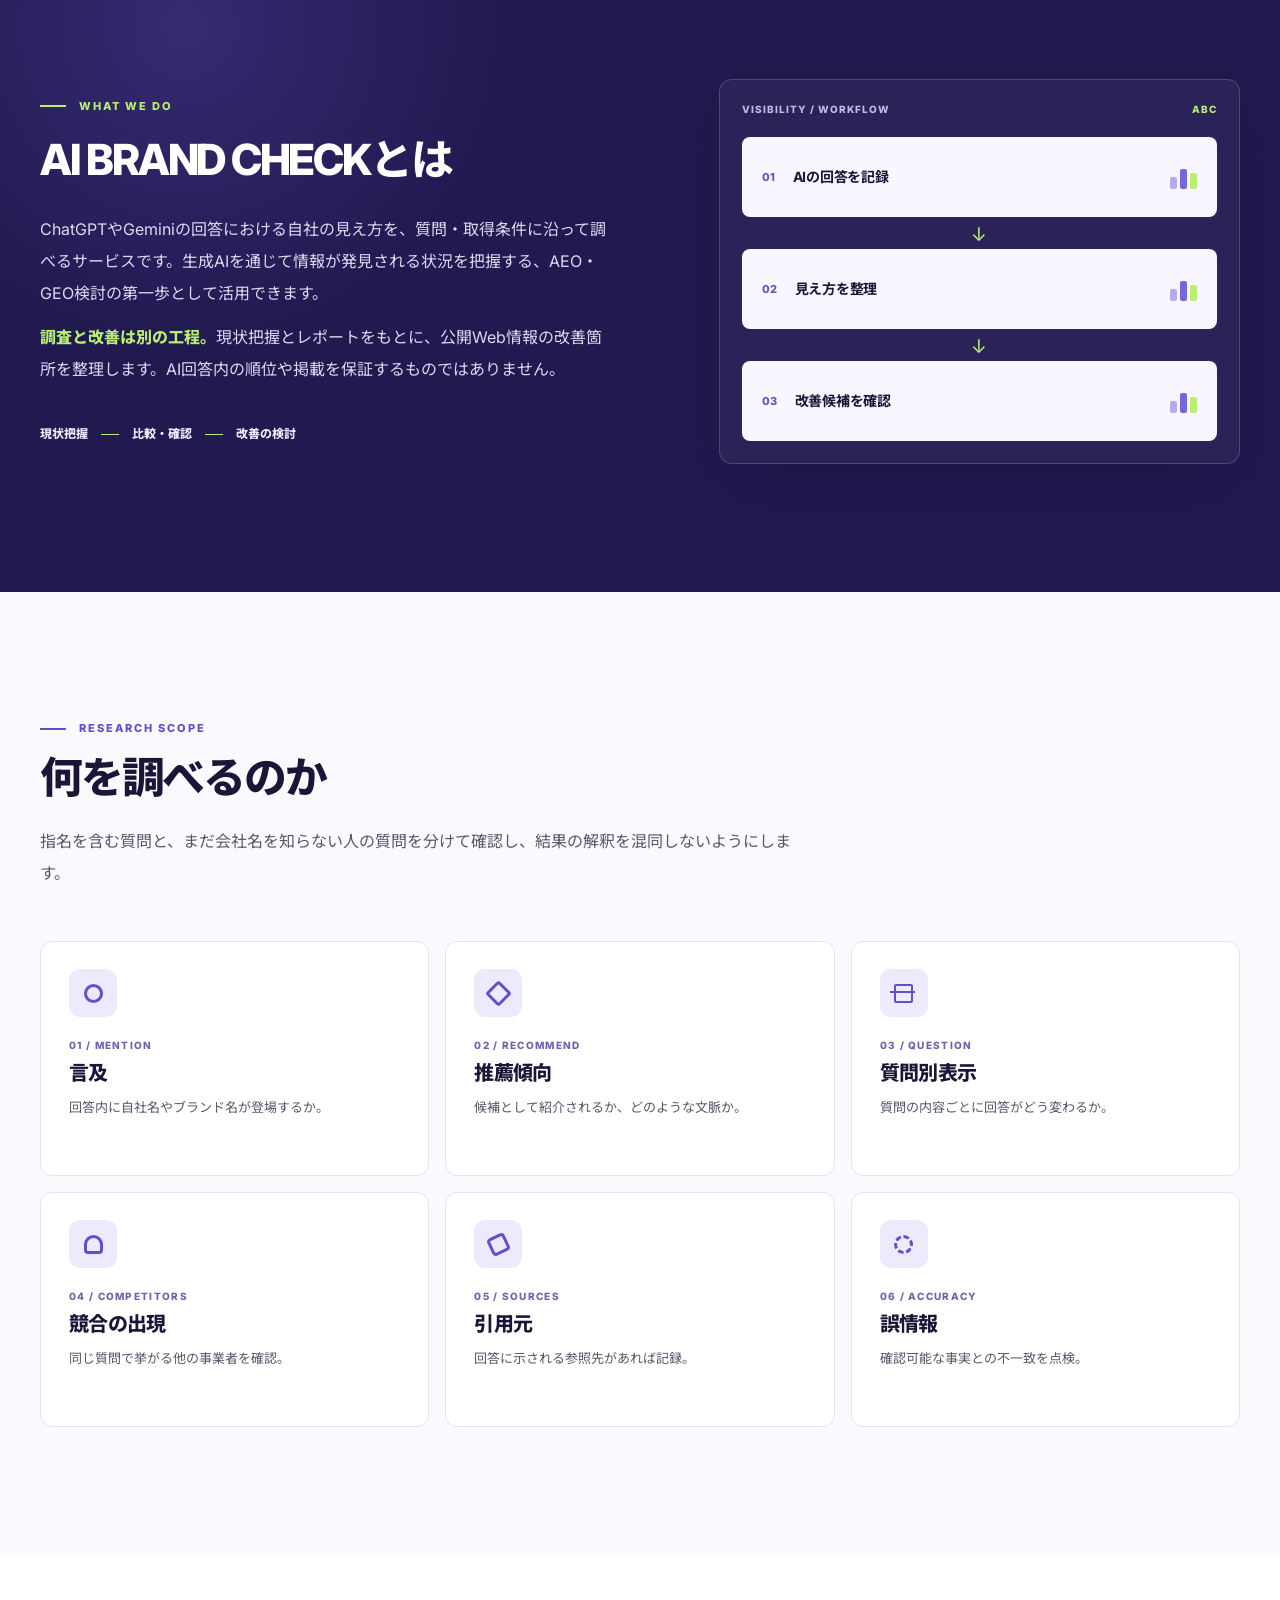
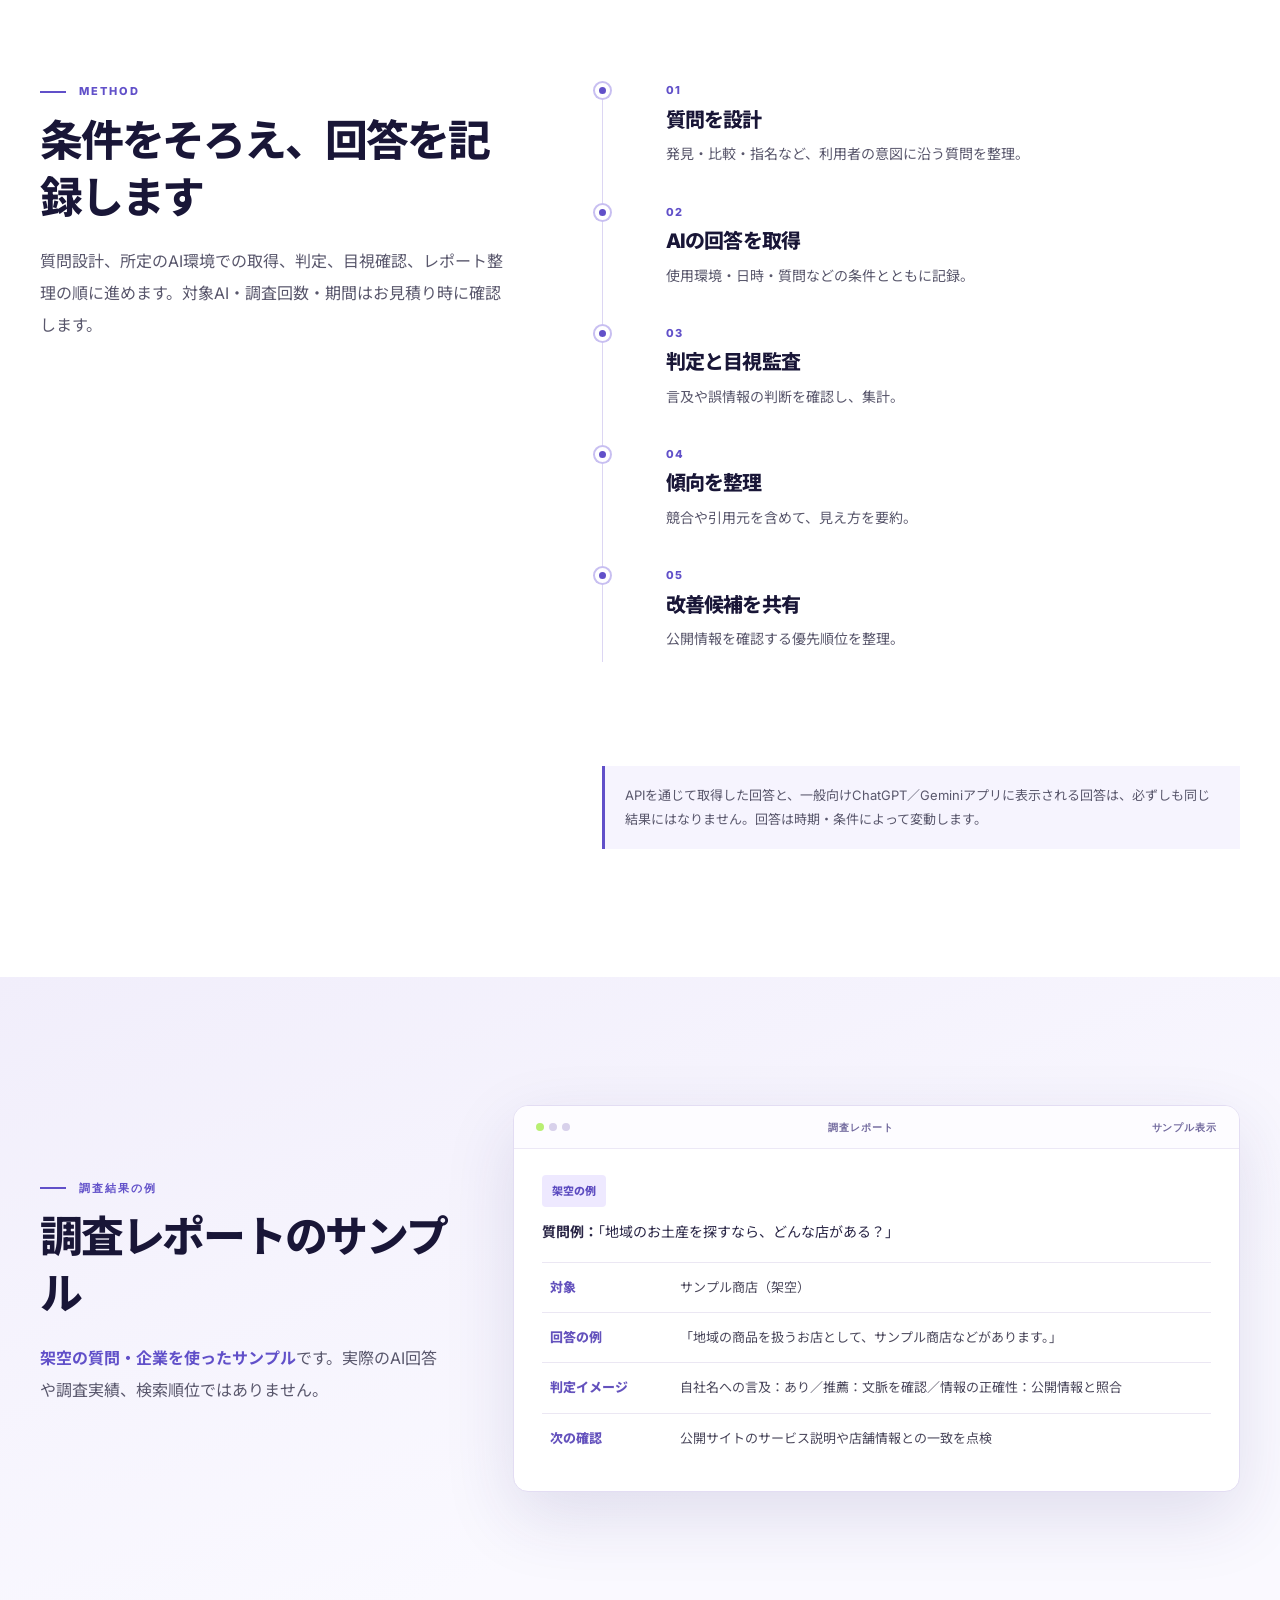
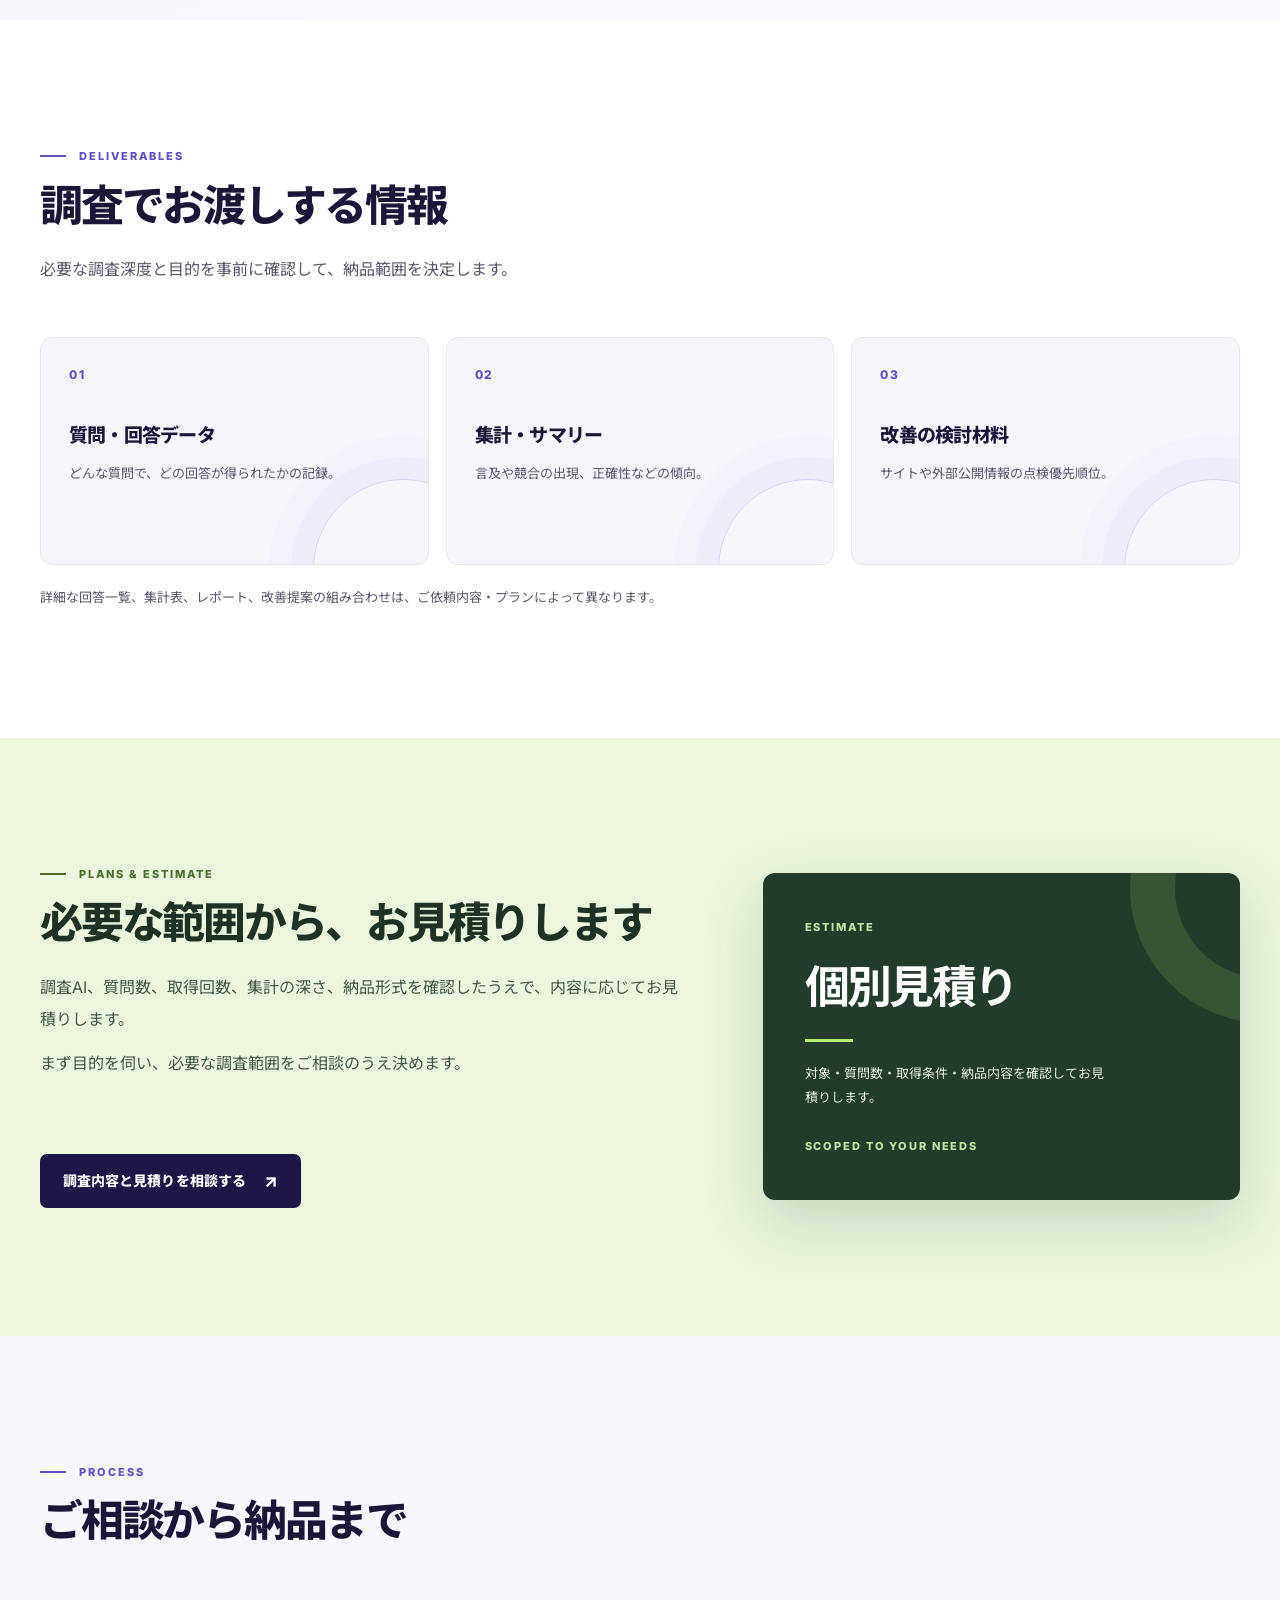
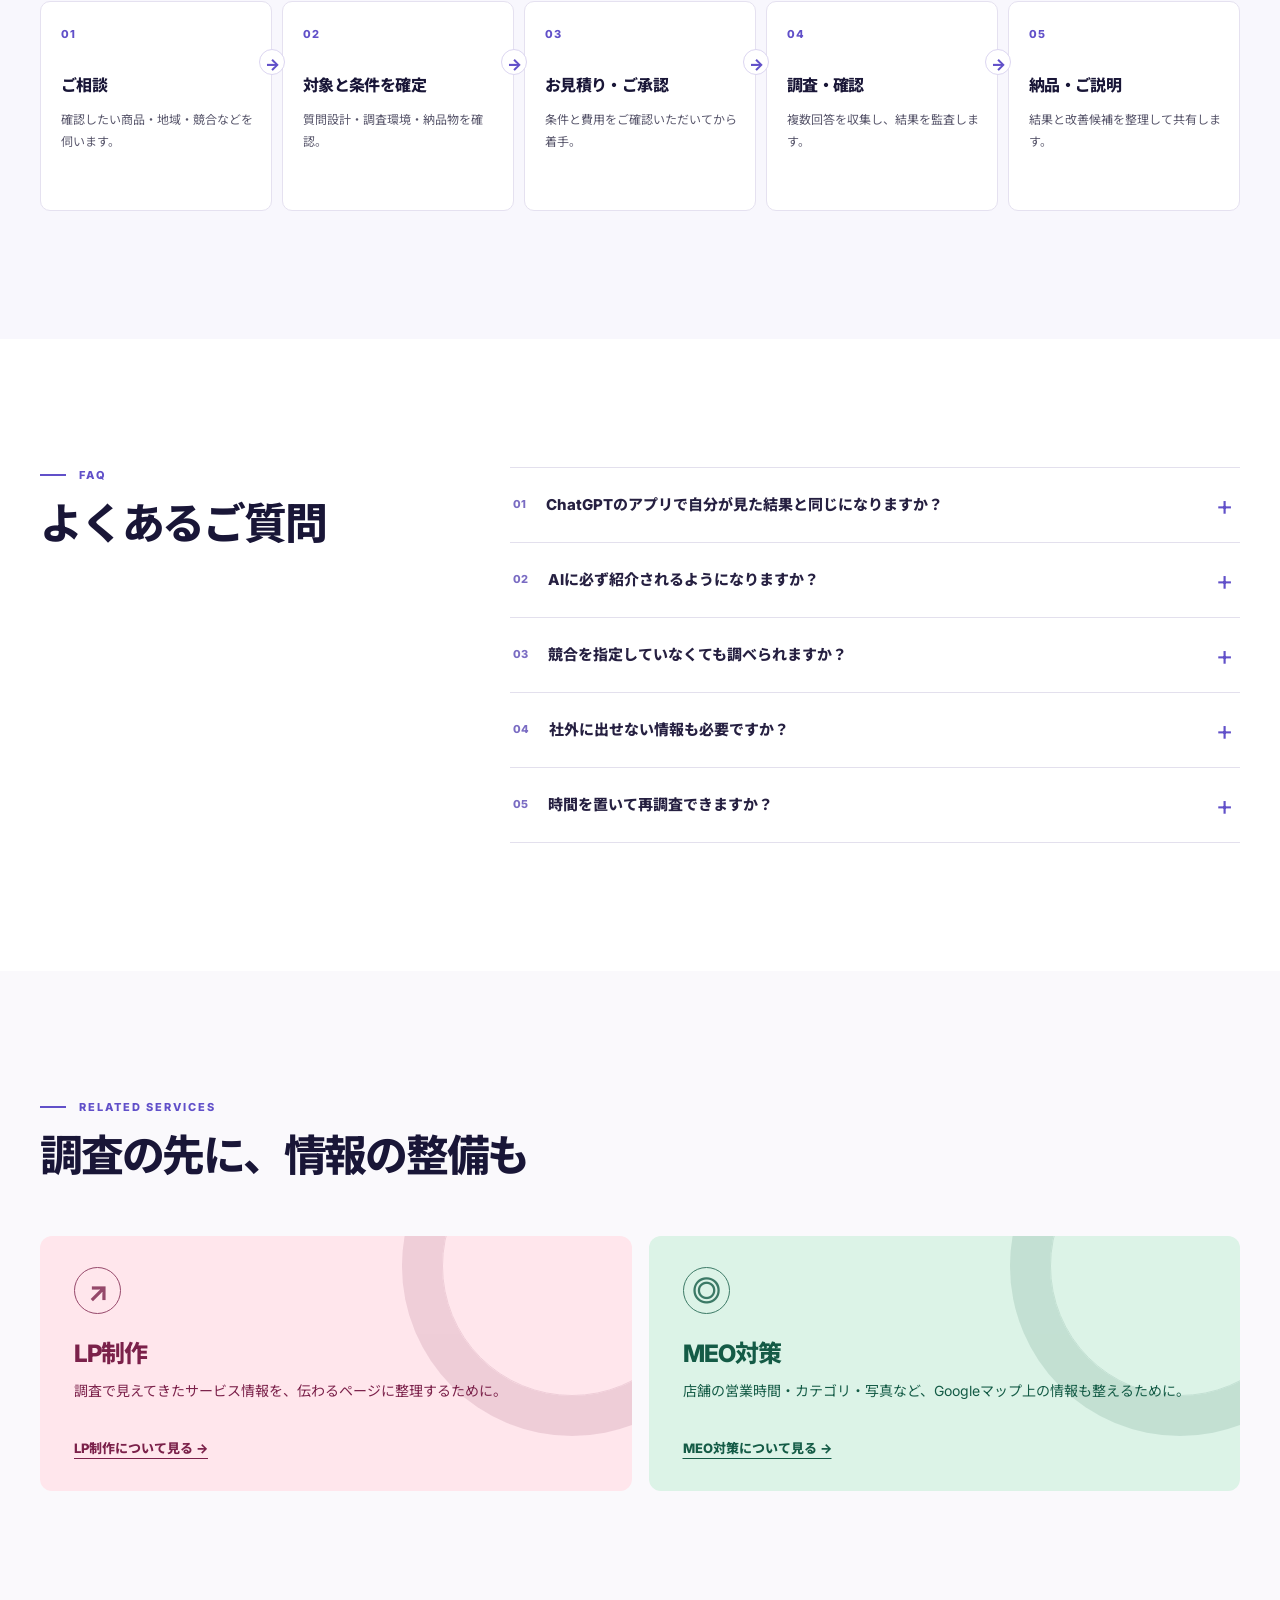
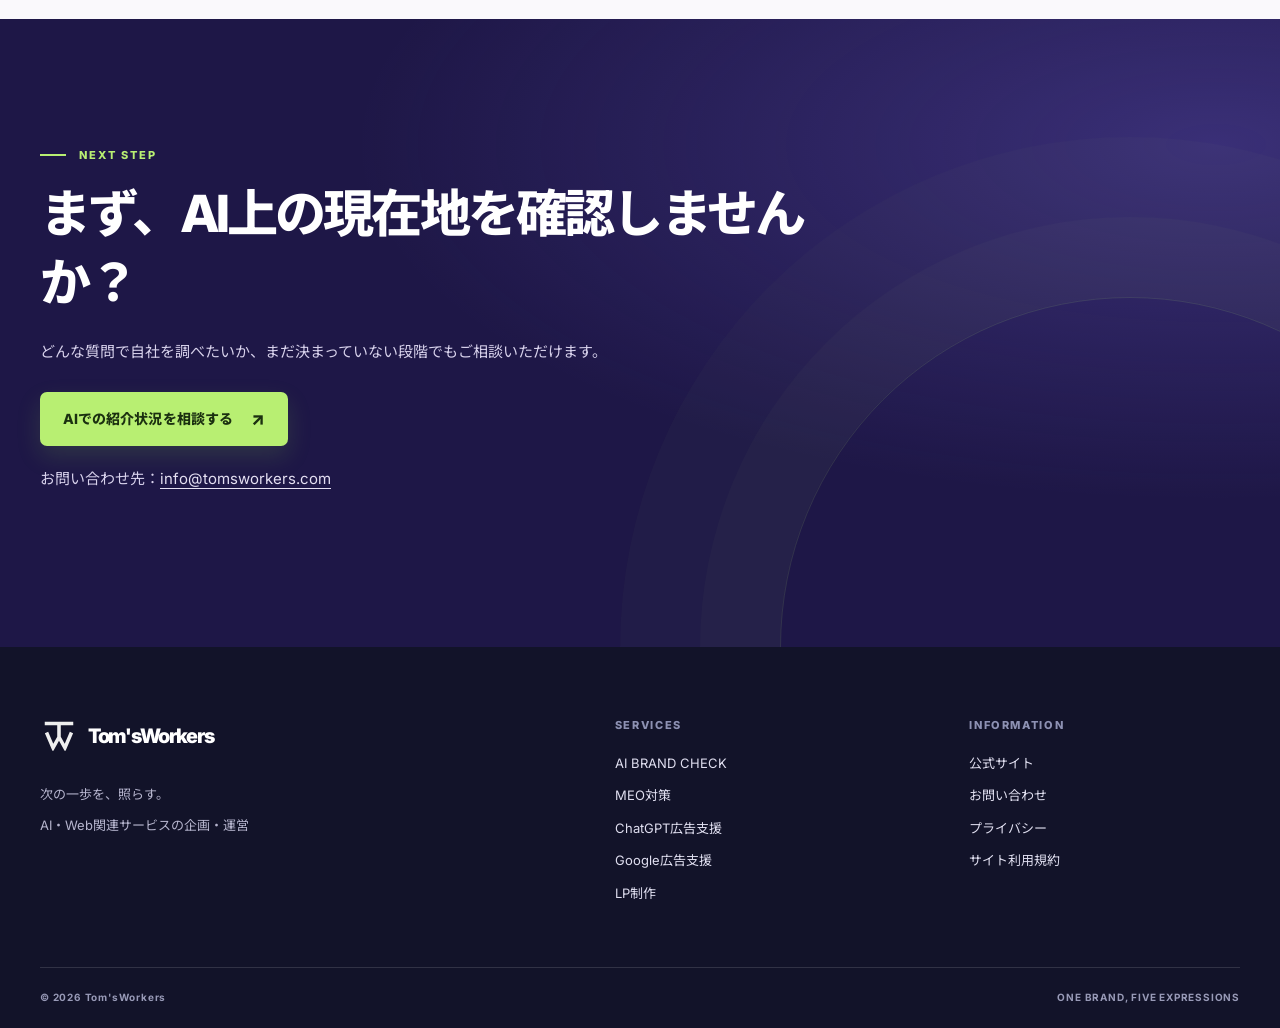
==== commit d8abf584: "Add R70 service LPs and shared pages" ====
--- a/abc/index.html
+++ b/abc/index.html
@@ -1,26 +1,96 @@
 <!doctype html>
-<html lang="ja"><head><meta charset="utf-8"><meta name="viewport" content="width=device-width, initial-scale=1"><title>AI BRAND CHECK｜ChatGPT・Geminiでの自社紹介状況を調査｜Tom'sWorkers</title><meta name="description" content="ChatGPTやGeminiの回答から、自社ブランドの言及、推薦傾向、競合、引用元、誤情報を調査。AI検索対策の最初の一歩を支援します。"><meta name="theme-color" content="#0f172a"><meta property="og:type" content="website"><meta property="og:locale" content="ja_JP"><meta property="og:site_name" content="Tom'sWorkers"><meta property="og:title" content="AI BRAND CHECK｜ChatGPT・Geminiでの自社紹介状況を調査"><meta property="og:description" content="AIの回答に自社がどう紹介されているかを調査し、改善の優先順位を整理します。"><link rel="canonical" href="https://tomsworkers.com/abc/">
-<meta property="og:url" content="https://tomsworkers.com/abc/">
-<!-- Google tag (gtag.js) -->
-<script async src="https://www.googletagmanager.com/gtag/js?id=G-THQMLL2YRE"></script>
-<script>
-  window.dataLayer = window.dataLayer || [];
-  function gtag(){dataLayer.push(arguments);}
-  gtag('js', new Date());
-  gtag('config', 'G-THQMLL2YRE');
-</script>
-<link rel="stylesheet" href="../assets/css/tw-lp.css"><script defer src="../assets/js/tw-lp.js"></script></head>
-<body><a class="skip" href="#main">本文に移動</a><header class="site-header"><div class="wrap head-row"><a class="brand" href="/" aria-label="Tom'sWorkers トップへ">Tom's<span>Workers</span></a><nav class="top-nav" aria-label="主要ナビゲーション"><a href="#services">サービス内容</a><a href="/#profile">運営者</a><a href="mailto:info@tomsworkers.com?subject=%E3%80%90AI%20BRAND%20CHECK%E3%80%91%E8%AA%BF%E6%9F%BB%E7%9B%B8%E8%AB%87" data-track="1" data-placement="header">お問い合わせ</a></nav></div></header><main id="main">
-<section class="hero"><div class="wrap hero-layout"><div><div class="eyebrow">AI Brand Check / 生成AIでの紹介状況調査</div><h1>あなたの会社は、AIにどう紹介されていますか？</h1><p class="lead">ChatGPTやGeminiの回答を複数の質問・条件で調査し、自社の言及、推薦傾向、競合、情報の正確性を可視化してWeb改善の優先順位を整理します。</p><div class="actions"><a class="btn btn-primary" href="mailto:info@tomsworkers.com?subject=%E3%80%90AI%20BRAND%20CHECK%E3%80%91%E8%AA%BF%E6%9F%BB%E7%9B%B8%E8%AB%87" data-track="1" data-placement="hero">AIでの紹介状況を相談する</a><a class="btn btn-plain" href="#research">調査項目・サンプルを見る</a></div><p class="note">AI回答の調査サービスです。広告出稿による表示や推薦を保証するものではありません。</p></div><div class="hero-visual" aria-label="調査の観点を示す概念図"><strong>見えない紹介状況を、整理する。</strong><div class="signal"><b></b>どんな質問で名前が出る？</div><div class="signal"><b></b>競合はどう紹介される？</div><div class="signal"><b></b>情報に誤りはない？</div><p style="font-size:.81rem;color:#c7d7ec;margin-bottom:0">※ 実績グラフではなく、調査観点の図解です。</p></div></div></section>
-<section class="section" id="problems"><div class="wrap"><div class="section-heading"><div class="eyebrow">Challenges</div><h2>AIが紹介する内容、把握できていますか？</h2><p>検索だけでなく、AIに直接相談して候補を探す場面もあります。まずは自社がどのように扱われているかを確認することが出発点です。</p></div><div class="cards two"><article class="card"><h3>会社名が挙がっているか分からない</h3><p>関連する質問で、自社が言及されるかを確認できていない。</p></article><article class="card"><h3>競合との違いがつかめない</h3><p>どの候補が、どんな文脈で紹介されるのかが見えにくい。</p></article><article class="card"><h3>古い情報が案内されているかも</h3><p>営業時間やサービス内容など、回答の正確性が気になる。</p></article><article class="card"><h3>改善する順番を決められない</h3><p>サイトや公開情報のどこから確認するべきか判断しにくい。</p></article></div></div></section>
-<section class="section tinted" id="services"><div class="wrap"><div class="section-heading"><div class="eyebrow">What We Do</div><h2>AI BRAND CHECKとは</h2><p>ChatGPTやGeminiの回答における自社の見え方を、質問・取得条件に沿って調べるサービスです。生成AIを通じて情報が発見される状況を把握する、AEO・GEO検討の第一歩として活用できます。</p><p><strong>調査と改善は別の工程。</strong>現状把握とレポートをもとに、公開Web情報の改善箇所を整理します。AI回答内の順位や掲載を保証するものではありません。</p></div></div></section>
-<section class="section" id="research"><div class="wrap"><div class="section-heading"><div class="eyebrow">Research Scope</div><h2>何を調べるのか</h2><p>指名を含む質問と、まだ会社名を知らない人の質問を分けて確認し、結果の解釈を混同しないようにします。</p></div><div class="cards"><article class="card"><div class="card-num">01 / MENTION</div><h3>言及</h3><p>回答内に自社名やブランド名が登場するか。</p></article><article class="card"><div class="card-num">02 / RECOMMEND</div><h3>推薦傾向</h3><p>候補として紹介されるか、どのような文脈か。</p></article><article class="card"><div class="card-num">03 / QUESTION</div><h3>質問別表示</h3><p>質問の内容ごとに回答がどう変わるか。</p></article><article class="card"><div class="card-num">04 / COMPETITORS</div><h3>競合の出現</h3><p>同じ質問で挙がる他の事業者を確認。</p></article><article class="card"><div class="card-num">05 / SOURCES</div><h3>引用元</h3><p>回答に示される参照先があれば記録。</p></article><article class="card"><div class="card-num">06 / ACCURACY</div><h3>誤情報</h3><p>確認可能な事実との不一致を点検。</p></article></div></div></section>
-<section class="section tinted" id="method"><div class="wrap"><div class="section-heading"><div class="eyebrow">Method</div><h2>条件をそろえ、回答を記録します</h2><p>質問設計、所定のAI環境での取得、判定、目視確認、レポート整理の順に進めます。対象AI・調査回数・期間はお見積り時に確認します。</p></div><ol class="steps"><li><h3>質問を設計</h3><p>発見・比較・指名など、利用者の意図に沿う質問を整理。</p></li><li><h3>AIの回答を取得</h3><p>使用環境・日時・質問などの条件とともに記録。</p></li><li><h3>判定と目視監査</h3><p>言及や誤情報の判断を確認し、集計。</p></li><li><h3>傾向を整理</h3><p>競合や引用元を含めて、見え方を要約。</p></li><li><h3>改善候補を共有</h3><p>公開情報を確認する優先順位を整理。</p></li></ol><p class="note">APIを通じて取得した回答と、一般向けChatGPT／Geminiアプリに表示される回答は、必ずしも同じ結果にはなりません。回答は時期・条件によって変動します。</p></div></section>
-<section class="section" id="sample"><div class="wrap"><div class="section-heading"><div class="eyebrow">Illustrative Demo</div><h2>調査結果の見方（説明用デモ）</h2><p>以下は架空の質問と架空の会社を使った<strong>説明用の例</strong>です。実際にAIから取得した回答、顧客の調査実績、公式順位を示すものではありません。</p></div><div class="demo"><span class="demo-label">デモ / 架空の例</span><p><strong>質問例：</strong>「地域のお土産を探すなら、どんな店がある？」</p><div class="table-scroll"><table class="data-table"><tbody><tr><th scope="row">対象</th><td>サンプル商店（架空）</td></tr><tr><th scope="row">回答の例</th><td>「地域の商品を扱うお店として、サンプル商店などがあります。」（作成した例文）</td></tr><tr><th scope="row">判定イメージ</th><td>自社名への言及：あり／推薦：文脈を確認／情報の正確性：公開情報と照合</td></tr><tr><th scope="row">次の確認</th><td>公開サイトのサービス説明や店舗情報との一致を点検</td></tr></tbody></table></div></div></div></section>
-<section class="section tinted" id="deliverables"><div class="wrap"><div class="section-heading"><div class="eyebrow">Deliverables</div><h2>調査でお渡しする情報</h2><p>必要な調査深度と目的を事前に確認して、納品範囲を決定します。</p></div><div class="cards"><article class="card"><h3>質問・回答データ</h3><p>どんな質問で、どの回答が得られたかの記録。</p></article><article class="card"><h3>集計・サマリー</h3><p>言及や競合の出現、正確性などの傾向。</p></article><article class="card"><h3>改善の検討材料</h3><p>サイトや外部公開情報の点検優先順位。</p></article></div><p class="note">詳細な回答一覧、集計表、レポート、改善提案の組み合わせは、ご依頼内容・プランによって異なります。</p></div></section>
-<section class="section" id="pricing"><div class="wrap"><div class="section-heading"><div class="eyebrow">Plans &amp; Estimate</div><h2>必要な範囲から、お見積りします</h2><p>調査AI、質問数、取得回数、集計の深さ、納品形式を確認したうえで、内容に応じてお見積りします。</p><p>調査対象や成果物を確定する前に料金を決め打ちせず、目的に合った範囲をご相談いただけます。</p></div><a class="btn btn-primary" href="mailto:info@tomsworkers.com?subject=%E3%80%90AI%20BRAND%20CHECK%E3%80%91%E8%AA%BF%E6%9F%BB%E7%9B%B8%E8%AB%87" data-track="1" data-placement="pricing">調査内容と見積りを相談する</a></div></section>
-<section class="section tinted" id="flow"><div class="wrap"><div class="section-heading"><div class="eyebrow">Process</div><h2>ご相談から納品まで</h2></div><ol class="steps"><li><h3>ご相談</h3><p>確認したい商品・地域・競合などを伺います。</p></li><li><h3>対象と条件を確定</h3><p>質問設計・調査環境・納品物を確認。</p></li><li><h3>お見積り・ご承認</h3><p>条件と費用をご確認いただいてから着手。</p></li><li><h3>調査・確認</h3><p>複数回答を収集し、結果を監査します。</p></li><li><h3>納品・ご説明</h3><p>結果と改善候補を整理して共有します。</p></li></ol></div></section>
-<section class="section" id="faq"><div class="wrap"><div class="section-heading"><div class="eyebrow">FAQ</div><h2>よくあるご質問</h2></div><div class="faq"><details><summary>ChatGPTのアプリで自分が見た結果と同じになりますか？</summary><p>同一とは限りません。利用するモデル・取得方法・時期や設定によって回答が変わるため、調査環境と条件を明示します。</p></details><details><summary>AIに必ず紹介されるようになりますか？</summary><p>掲載・順位・推薦は保証できません。まず現状を調べ、改善を検討するための材料を提供します。</p></details><details><summary>競合を指定していなくても調べられますか？</summary><p>はい。質問に登場した他社を記録する方法があります。調査の対象範囲は事前に相談して決めます。</p></details><details><summary>社外に出せない情報も必要ですか？</summary><p>公開情報を中心に調査設計します。機密情報や個人情報を無断で調査質問へ入力することはしません。提供情報の扱いは事前に確認します。</p></details><details><summary>時間を置いて再調査できますか？</summary><p>ご相談可能です。比較可能な条件や追加費用の有無を事前に確認してご案内します。</p></details></div></div></section>
-<section class="section tinted" id="related"><div class="wrap"><div class="section-heading"><div class="eyebrow">Related Services</div><h2>調査の先に、情報の整備も</h2></div><div class="cards two"><article class="card"><h3>LP制作</h3><p>調査で見えてきたサービス情報を、伝わるページに整理するために。</p><p><a href="/lp/">LP制作について見る →</a></p></article><article class="card"><h3>MEO対策</h3><p>店舗の営業時間・カテゴリ・写真など、Googleマップ上の情報も整えるために。</p><p><a href="/meo/">MEO対策について見る →</a></p></article></div></div></section>
-<section class="cta-band" id="contact"><div class="wrap"><div class="eyebrow" style="color:#8bd9f5">Next Step</div><h2>まず、AI上の現在地を確認しませんか？</h2><p>どんな質問で自社を調べたいか、まだ決まっていない段階でもご相談いただけます。</p><div class="actions"><a class="btn btn-primary" href="mailto:info@tomsworkers.com?subject=%E3%80%90AI%20BRAND%20CHECK%E3%80%91%E8%AA%BF%E6%9F%BB%E7%9B%B8%E8%AB%87" data-track="1" data-placement="footer">AIでの紹介状況を相談する</a></div><p>お問い合わせ先：<a href="mailto:info@tomsworkers.com?subject=%E3%80%90AI%20BRAND%20CHECK%E3%80%91%E8%AA%BF%E6%9F%BB%E7%9B%B8%E8%AB%87">info@tomsworkers.com</a></p></div></section>
-</main><footer class="footer"><div class="wrap footer-inner"><div><strong>Tom'sWorkers</strong><p>次の一歩を、照らす。</p><p>AI・Web関連サービスの企画・運営</p></div><nav aria-label="フッターナビゲーション"><a href="/">公式サイト</a> ・ <a href="/contact/">お問い合わせ</a> ・ <a href="/privacy/">プライバシー</a> ・ <a href="/terms/">サイト利用規約</a><p>© 2026 Tom'sWorkers</p></nav></div></footer></body></html>+<html lang="ja">
+<head>
+  <meta charset="utf-8">
+  <meta name="viewport" content="width=device-width, initial-scale=1">
+  <meta name="theme-color" content="#1D1748">
+  <title>AI BRAND CHECK｜ChatGPT・Geminiでの自社紹介状況を調査｜Tom'sWorkers</title>
+  <meta name="description" content="ChatGPTやGeminiの回答から、自社ブランドの言及、推薦傾向、競合、引用元、誤情報を調査。AI検索対策の最初の一歩を支援します。">
+  <link rel="canonical" href="https://tomsworkers.com/abc/">
+  <meta property="og:type" content="website">
+  <meta property="og:locale" content="ja_JP">
+  <meta property="og:site_name" content="Tom'sWorkers">
+  <meta property="og:title" content="AI BRAND CHECK｜ChatGPT・Geminiでの自社紹介状況を調査">
+  <meta property="og:description" content="AIの回答に自社がどう紹介されているかを調査し、改善の優先順位を整理します。">
+  <meta property="og:url" content="https://tomsworkers.com/abc/">
+  <meta property="og:image" content="https://tomsworkers.com/assets/images/abc-og.png">
+  <meta property="og:image:width" content="1200">
+  <meta property="og:image:height" content="630">
+  <meta name="twitter:card" content="summary_large_image">
+  <link rel="icon" href="../favicon.svg" type="image/svg+xml">
+  <link rel="preconnect" href="https://fonts.googleapis.com">
+  <link rel="preconnect" href="https://fonts.gstatic.com" crossorigin>
+  <link href="https://fonts.googleapis.com/css2?family=Inter:wght@400;500;600;700;800;900&amp;family=Noto+Sans+JP:wght@400;500;600;700;800;900&amp;display=swap" rel="stylesheet">
+  <link rel="stylesheet" href="../assets/css/tw-abc-v2.css">
+  <!-- Google tag (gtag.js) -->
+  <script async src="https://www.googletagmanager.com/gtag/js?id=G-THQMLL2YRE"></script>
+  <script>
+    window.dataLayer = window.dataLayer || [];
+    function gtag(){dataLayer.push(arguments);}
+    gtag('js', new Date());
+    gtag('config', 'G-THQMLL2YRE');
+  </script>
+  <script defer src="../assets/js/tw-lp.js"></script>
+  <script defer src="../assets/js/tw-abc-v2.js"></script>
+</head>
+<body class="abc-redesign" data-service="abc">
+  <a class="skip-link" href="#main">本文に移動</a>
+  <header class="site-header">
+    <div class="shell header-inner">
+      <a class="brand tw-wordmark" href="/" aria-label="Tom'sWorkers 公式サイトへ"><span class="brand-mark" aria-hidden="true"></span><span class="brand-name">Tom'sWorkers</span></a>
+      <nav class="header-nav" aria-label="メインナビゲーション">
+        <a href="#services">サービス概要</a><a href="#research">調査内容</a><a href="#method">調査方法</a><a href="#sample">サンプル</a><a href="#faq">FAQ</a>
+      </nav>
+      <div class="header-tools">
+        <a class="header-contact" href="mailto:info@tomsworkers.com?subject=%E3%80%90AI%20BRAND%20CHECK%E3%80%91%E8%AA%BF%E6%9F%BB%E7%9B%B8%E8%AB%87" data-track="1" data-placement="header">お問い合わせ <span aria-hidden="true">↗</span></a>
+        <details class="mobile-menu"><summary aria-label="メニューを開く">MENU <span aria-hidden="true">☰</span></summary>
+          <nav aria-label="モバイルナビゲーション"><a href="#services">サービス概要</a><a href="#research">調査内容</a><a href="#method">調査方法</a><a href="#sample">サンプル</a><a href="#faq">FAQ</a><a href="/">公式サイト</a></nav>
+        </details>
+      </div>
+    </div>
+  </header>
+  <main id="main" tabindex="-1">
+<section class="hero" id="top" aria-labelledby="abc-hero-title">
+  <div class="hero-orbit hero-orbit-a" aria-hidden="true"></div><div class="hero-orbit hero-orbit-b" aria-hidden="true"></div>
+  <div class="shell hero-grid">
+    <div class="hero-copy">
+      <p class="hero-kicker"><span class="live-dot" aria-hidden="true"></span> AI BRAND CHECK <span class="hero-kicker-divider">/</span> 生成AIでの紹介状況調査</p>
+      <h1 id="abc-hero-title">あなたの会社は、<br><span class="hero-highlight">AIにどう紹介</span><br>されていますか？</h1>
+      <p class="hero-lead">ChatGPTやGeminiの回答を複数の質問・条件で調査し、自社の言及、推薦傾向、競合、情報の正確性を可視化してWeb改善の優先順位を整理します。</p>
+      <div class="hero-actions"><a class="button button-lime" href="mailto:info@tomsworkers.com?subject=%E3%80%90AI%20BRAND%20CHECK%E3%80%91%E8%AA%BF%E6%9F%BB%E7%9B%B8%E8%AB%87" data-track="1" data-placement="hero">AIでの紹介状況を相談する <span aria-hidden="true">↗</span></a><a class="button button-outline" href="#research">調査項目・サンプルを見る <span aria-hidden="true">↓</span></a></div>
+      <p class="hero-note">AI回答の調査サービスです。広告出稿による表示や推薦を保証するものではありません。</p>
+      <div class="hero-bottomline" aria-label="調査で区別する質問の種類"><span>DISCOVER</span><i aria-hidden="true"></i><span>COMPARE</span><i aria-hidden="true"></i><span>IDENTIFY</span></div>
+    </div>
+    <div class="hero-visual" aria-label="架空の質問でAI回答の調査項目を示す図。実際の調査結果ではありません。">
+      <div class="visual-topbar"><span class="visual-brand"><span class="visual-logo">ABC</span> RESEARCH VIEW</span><span class="visual-badge">表示イメージ</span></div>
+      <div class="visual-question"><span class="visual-overline">01 / QUESTION</span><p>「地域のお土産を探すなら、どんな店がある？」</p><span class="visual-caret" aria-hidden="true"></span></div>
+      <div class="visual-connect" aria-hidden="true"><span></span><i></i><span></span></div>
+      <div class="visual-answer"><div class="visual-answer-head"><span>02 / AIの回答</span><span class="answer-chip">例</span></div><div class="answer-line long" aria-hidden="true"></div><div class="answer-line mid" aria-hidden="true"></div><div class="answer-entity"><span class="entity-icon" aria-hidden="true">↗</span><span>サンプル商店（架空）</span><span class="entity-check" aria-hidden="true">●</span></div><div class="answer-line short" aria-hidden="true"></div></div>
+      <div class="visual-signals" aria-hidden="true"><div><span class="signal-symbol signal-mention">◎</span><small>MENTION</small><strong>言及</strong></div><div><span class="signal-symbol signal-compare">◇</span><small>COMPARE</small><strong>競合</strong></div><div><span class="signal-symbol signal-accuracy">✓</span><small>ACCURACY</small><strong>正確性</strong></div></div>
+      <p class="visual-caption"><strong>AIでどう紹介されるかを確認する。</strong><br>※調査項目のイメージです。実際のAI回答や調査結果ではありません。</p>
+    </div>
+  </div>
+  <div class="hero-footline" aria-hidden="true"><span>AI VISIBILITY</span><span>FROM QUESTIONS TO CLARITY</span><span>01 — 06</span></div>
+</section>
+<section class="section section--problems" id="problems"><div class="shell problems-layout"><div class="section-heading section-intro"><div class="eyebrow">Challenges</div><h2>AIが紹介する内容、把握できていますか？</h2><p>検索だけでなく、AIに直接相談して候補を探す場面もあります。まずは自社がどのように扱われているかを確認することが出発点です。</p></div><div class="problems-grid"><article class="card problem-card"><span aria-hidden="true" class="problem-number">01</span><h3>会社名が挙がっているか分からない</h3><p>関連する質問で、自社が言及されるかを確認できていない。</p></article><article class="card problem-card"><span aria-hidden="true" class="problem-number">02</span><h3>競合との違いがつかめない</h3><p>どの候補が、どんな文脈で紹介されるのかが見えにくい。</p></article><article class="card problem-card"><span aria-hidden="true" class="problem-number">03</span><h3>古い情報が案内されているかも</h3><p>営業時間やサービス内容など、回答の正確性が気になる。</p></article><article class="card problem-card"><span aria-hidden="true" class="problem-number">04</span><h3>改善する順番を決められない</h3><p>サイトや公開情報のどこから確認するべきか判断しにくい。</p></article></div></div></section>
+<section class="section section--value" id="services"><div class="shell value-layout"><div class="value-copy"><div class="eyebrow">What We Do</div><h2>AI BRAND CHECKとは</h2><p>ChatGPTやGeminiの回答における自社の見え方を、質問・取得条件に沿って調べるサービスです。生成AIを通じて情報が発見される状況を把握する、AEO・GEO検討の第一歩として活用できます。</p><p><strong>調査と改善は別の工程。</strong>現状把握とレポートをもとに、公開Web情報の改善箇所を整理します。AI回答内の順位や掲載を保証するものではありません。</p><div aria-label="サービスの位置づけ" class="value-facts"><span>現状把握</span><i aria-hidden="true"></i><span>比較・確認</span><i aria-hidden="true"></i><span>改善の検討</span></div></div><div aria-hidden="true" class="value-visual"><div class="value-visual-top"><span>VISIBILITY / WORKFLOW</span><span>ABC</span></div><div class="value-visual-stage"><span class="stage-no">01</span><strong>AIの回答を記録</strong><div class="stage-bars"><i></i><i></i><i></i></div></div><div class="value-arrow">↓</div><div class="value-visual-stage"><span class="stage-no">02</span><strong>見え方を整理</strong><div class="stage-bars"><i></i><i></i><i></i></div></div><div class="value-arrow">↓</div><div class="value-visual-stage"><span class="stage-no">03</span><strong>改善候補を確認</strong><div class="stage-bars"><i></i><i></i><i></i></div></div></div></div></section>
+<section class="section section--research" id="research"><div class="shell"><div class="section-heading"><div class="eyebrow">Research Scope</div><h2>何を調べるのか</h2><p>指名を含む質問と、まだ会社名を知らない人の質問を分けて確認し、結果の解釈を混同しないようにします。</p></div><div class="scope-grid"><article class="scope-card"><span aria-hidden="true" class="scope-icon scope-icon-1"><i></i></span><div class="card-num">01 / MENTION</div><h3>言及</h3><p>回答内に自社名やブランド名が登場するか。</p></article><article class="scope-card"><span aria-hidden="true" class="scope-icon scope-icon-2"><i></i></span><div class="card-num">02 / RECOMMEND</div><h3>推薦傾向</h3><p>候補として紹介されるか、どのような文脈か。</p></article><article class="scope-card"><span aria-hidden="true" class="scope-icon scope-icon-3"><i></i></span><div class="card-num">03 / QUESTION</div><h3>質問別表示</h3><p>質問の内容ごとに回答がどう変わるか。</p></article><article class="scope-card"><span aria-hidden="true" class="scope-icon scope-icon-4"><i></i></span><div class="card-num">04 / COMPETITORS</div><h3>競合の出現</h3><p>同じ質問で挙がる他の事業者を確認。</p></article><article class="scope-card"><span aria-hidden="true" class="scope-icon scope-icon-5"><i></i></span><div class="card-num">05 / SOURCES</div><h3>引用元</h3><p>回答に示される参照先があれば記録。</p></article><article class="scope-card"><span aria-hidden="true" class="scope-icon scope-icon-6"><i></i></span><div class="card-num">06 / ACCURACY</div><h3>誤情報</h3><p>確認可能な事実との不一致を点検。</p></article></div></div></section>
+<section class="section section--method" id="method"><div class="shell method-layout"><div class="section-intro method-intro"><div class="eyebrow">Method</div><h2>条件をそろえ、回答を記録します</h2><p>質問設計、所定のAI環境での取得、判定、目視確認、レポート整理の順に進めます。対象AI・調査回数・期間はお見積り時に確認します。</p></div><ol class="method-steps"><li><span aria-hidden="true" class="method-step-number">01</span><h3>質問を設計</h3><p>発見・比較・指名など、利用者の意図に沿う質問を整理。</p></li><li><span aria-hidden="true" class="method-step-number">02</span><h3>AIの回答を取得</h3><p>使用環境・日時・質問などの条件とともに記録。</p></li><li><span aria-hidden="true" class="method-step-number">03</span><h3>判定と目視監査</h3><p>言及や誤情報の判断を確認し、集計。</p></li><li><span aria-hidden="true" class="method-step-number">04</span><h3>傾向を整理</h3><p>競合や引用元を含めて、見え方を要約。</p></li><li><span aria-hidden="true" class="method-step-number">05</span><h3>改善候補を共有</h3><p>公開情報を確認する優先順位を整理。</p></li></ol><p class="note">APIを通じて取得した回答と、一般向けChatGPT／Geminiアプリに表示される回答は、必ずしも同じ結果にはなりません。回答は時期・条件によって変動します。</p></div></section>
+<section class="section section--sample" id="sample"><div class="shell sample-layout"><div class="section-intro sample-intro"><div class="eyebrow">調査結果の例</div><h2>調査レポートのサンプル</h2><p><strong>架空の質問・企業を使ったサンプル</strong>です。実際のAI回答や調査実績、検索順位ではありません。</p></div><div class="sample-window"><div aria-hidden="true" class="sample-window-head"><span class="window-dots"><i></i><i></i><i></i></span><span>調査レポート</span><span>サンプル表示</span></div><span class="demo-label">架空の例</span><p><strong>質問例：</strong>「地域のお土産を探すなら、どんな店がある？」</p><div class="table-scroll"><table class="data-table"><tbody><tr><th scope="row">対象</th><td>サンプル商店（架空）</td></tr><tr><th scope="row">回答の例</th><td>「地域の商品を扱うお店として、サンプル商店などがあります。」</td></tr><tr><th scope="row">判定イメージ</th><td>自社名への言及：あり／推薦：文脈を確認／情報の正確性：公開情報と照合</td></tr><tr><th scope="row">次の確認</th><td>公開サイトのサービス説明や店舗情報との一致を点検</td></tr></tbody></table></div></div></div></section>
+<section class="section section--deliverables" id="deliverables"><div class="shell"><div class="section-heading"><div class="eyebrow">Deliverables</div><h2>調査でお渡しする情報</h2><p>必要な調査深度と目的を事前に確認して、納品範囲を決定します。</p></div><div class="deliver-grid"><article class="deliver-card"><span aria-hidden="true" class="deliver-number">01</span><h3>質問・回答データ</h3><p>どんな質問で、どの回答が得られたかの記録。</p></article><article class="deliver-card"><span aria-hidden="true" class="deliver-number">02</span><h3>集計・サマリー</h3><p>言及や競合の出現、正確性などの傾向。</p></article><article class="deliver-card"><span aria-hidden="true" class="deliver-number">03</span><h3>改善の検討材料</h3><p>サイトや外部公開情報の点検優先順位。</p></article></div><p class="note">詳細な回答一覧、集計表、レポート、改善提案の組み合わせは、ご依頼内容・プランによって異なります。</p></div></section>
+<section class="section section--pricing" id="pricing"><div class="shell estimate-layout"><div class="section-intro estimate-copy"><div class="eyebrow">Plans &amp; Estimate</div><h2>必要な範囲から、お見積りします</h2><p>調査AI、質問数、取得回数、集計の深さ、納品形式を確認したうえで、内容に応じてお見積りします。</p><p>まず目的を伺い、必要な調査範囲をご相談のうえ決めます。</p></div><a class="button button-dark" data-placement="pricing" data-track="1" href="mailto:info@tomsworkers.com?subject=%E3%80%90AI%20BRAND%20CHECK%E3%80%91%E8%AA%BF%E6%9F%BB%E7%9B%B8%E8%AB%87">調査内容と見積りを相談する<span aria-hidden="true"> ↗</span></a><aside aria-label="料金のご案内" class="estimate-aside"><span class="estimate-aside-label">ESTIMATE</span><strong>個別見積り</strong><span aria-hidden="true" class="estimate-aside-line"></span><p>対象・質問数・取得条件・納品内容を確認してお見積りします。</p><span class="estimate-aside-foot">SCOPED TO YOUR NEEDS</span></aside></div></section>
+<section class="section section--flow" id="flow"><div class="shell"><div class="section-heading"><div class="eyebrow">Process</div><h2>ご相談から納品まで</h2></div><ol class="flow-steps"><li><span aria-hidden="true" class="flow-number">01</span><h3>ご相談</h3><p>確認したい商品・地域・競合などを伺います。</p></li><li><span aria-hidden="true" class="flow-number">02</span><h3>対象と条件を確定</h3><p>質問設計・調査環境・納品物を確認。</p></li><li><span aria-hidden="true" class="flow-number">03</span><h3>お見積り・ご承認</h3><p>条件と費用をご確認いただいてから着手。</p></li><li><span aria-hidden="true" class="flow-number">04</span><h3>調査・確認</h3><p>複数回答を収集し、結果を監査します。</p></li><li><span aria-hidden="true" class="flow-number">05</span><h3>納品・ご説明</h3><p>結果と改善候補を整理して共有します。</p></li></ol></div></section>
+<section class="section section--faq" id="faq"><div class="shell faq-layout"><div class="section-intro faq-intro"><div class="eyebrow">FAQ</div><h2>よくあるご質問</h2></div><div class="faq-list"><details><summary><span aria-hidden="true" class="faq-index">01</span>ChatGPTのアプリで自分が見た結果と同じになりますか？</summary><p>同一とは限りません。利用するモデル・取得方法・時期や設定によって回答が変わるため、調査環境と条件を明示します。</p></details><details><summary><span aria-hidden="true" class="faq-index">02</span>AIに必ず紹介されるようになりますか？</summary><p>掲載・順位・推薦は保証できません。まず現状を調べ、改善を検討するための材料を提供します。</p></details><details><summary><span aria-hidden="true" class="faq-index">03</span>競合を指定していなくても調べられますか？</summary><p>はい。質問に登場した他社を記録する方法があります。調査の対象範囲は事前に相談して決めます。</p></details><details><summary><span aria-hidden="true" class="faq-index">04</span>社外に出せない情報も必要ですか？</summary><p>公開情報を中心に調査設計します。機密情報や個人情報を無断で調査質問へ入力することはしません。提供情報の扱いは事前に確認します。</p></details><details><summary><span aria-hidden="true" class="faq-index">05</span>時間を置いて再調査できますか？</summary><p>ご相談可能です。比較可能な条件や追加費用の有無を事前に確認してご案内します。</p></details></div></div></section>
+<section class="section section--related" id="related"><div class="shell"><div class="section-heading"><div class="eyebrow">Related Services</div><h2>調査の先に、情報の整備も</h2></div><div class="related-grid"><article class="related-card related-lp"><span aria-hidden="true" class="related-icon">↗</span><h3>LP制作</h3><p>調査で見えてきたサービス情報を、伝わるページに整理するために。</p><p><a href="/lp/">LP制作について見る →</a></p></article><article class="related-card related-meo"><span aria-hidden="true" class="related-icon">◎</span><h3>MEO対策</h3><p>店舗の営業時間・カテゴリ・写真など、Googleマップ上の情報も整えるために。</p><p><a href="/meo/">MEO対策について見る →</a></p></article></div></div></section>
+<section class="section section--contact" id="contact"><div class="shell contact-layout"><div class="eyebrow">Next Step</div><h2>まず、AI上の現在地を確認しませんか？</h2><p>どんな質問で自社を調べたいか、まだ決まっていない段階でもご相談いただけます。</p><div class="actions"><a class="button button-lime" data-placement="footer" data-track="1" href="mailto:info@tomsworkers.com?subject=%E3%80%90AI%20BRAND%20CHECK%E3%80%91%E8%AA%BF%E6%9F%BB%E7%9B%B8%E8%AB%87">AIでの紹介状況を相談する<span aria-hidden="true">↗</span></a></div><p>お問い合わせ先：<a href="mailto:info@tomsworkers.com?subject=%E3%80%90AI%20BRAND%20CHECK%E3%80%91%E8%AA%BF%E6%9F%BB%E7%9B%B8%E8%AB%87">info@tomsworkers.com</a></p></div></section>
+</main>
+<footer class="site-footer">
+  <div class="shell footer-grid">
+    <div class="footer-brand"><a class="brand tw-wordmark" href="/" aria-label="Tom'sWorkers 公式サイトへ"><span class="brand-mark" aria-hidden="true"></span><span class="brand-name">Tom'sWorkers</span></a><p>次の一歩を、照らす。</p><p>AI・Web関連サービスの企画・運営</p></div>
+    <nav class="footer-nav" aria-label="フッターナビゲーション"><span>SERVICES</span><a href="/abc/">AI BRAND CHECK</a><a href="/meo/">MEO対策</a><a href="/chatgpt-ads/">ChatGPT広告支援</a><a href="/google-ads/">Google広告支援</a><a href="/lp/">LP制作</a></nav>
+    <nav class="footer-nav" aria-label="会社情報とポリシー"><span>INFORMATION</span><a href="/">公式サイト</a><a href="/contact/">お問い合わせ</a><a href="/privacy/">プライバシー</a><a href="/terms/">サイト利用規約</a></nav>
+  </div>
+  <div class="shell footer-bottom"><span>© 2026 Tom'sWorkers</span><span>ONE BRAND, FIVE EXPRESSIONS</span></div>
+</footer>
+</body>
+</html>
--- a/assets/css/tw-abc-v2.css
+++ b/assets/css/tw-abc-v2.css
@@ -0,0 +1,372 @@
+@charset "UTF-8";
+/* Tom'sWorkers / AI BRAND CHECK — One Brand, Five Expressions — Stage 02.
+   Scoped to .abc-redesign; original content and source logo paths are unchanged. */
+:root{color-scheme:light}
+*,*::before,*::after{box-sizing:border-box}
+html{scroll-behavior:smooth;scroll-padding-top:92px}
+body.abc-redesign{--abc-ink:#191637;--abc-deep:#1d1748;--abc-purple:#6150c9;--abc-purple-dark:#4937a6;--abc-lime:#b8ef72;--abc-lime-ink:#1b3010;--abc-cream:#faf9f5;--abc-paper:#fff;--abc-muted:#59576c;--abc-line:#e7e4ef;--abc-shadow:0 25px 65px rgba(37,25,91,.12);margin:0;color:var(--abc-ink);background:var(--abc-paper);font:400 16px/1.85 'Inter','Noto Sans JP',system-ui,-apple-system,sans-serif;-webkit-font-smoothing:antialiased;overflow-x:clip}
+.abc-redesign :is(h1,h2,h3,p,ul,ol){margin-top:0}
+.abc-redesign :is(h1,h2,h3){font-family:'Inter','Noto Sans JP',system-ui,sans-serif;line-height:1.38;letter-spacing:-.04em;font-weight:800}
+.abc-redesign :is(a,button,summary){-webkit-tap-highlight-color:transparent}
+.abc-redesign a{color:inherit;text-decoration:none}
+.abc-redesign a:hover{text-decoration:none}
+.abc-redesign :is(a,button,summary):focus-visible{outline:3px solid #d58b00;outline-offset:4px}
+.abc-redesign img,.abc-redesign svg{max-width:100%}
+.abc-redesign .shell{width:min(1200px,calc(100% - 72px));margin-inline:auto}
+.abc-redesign .skip-link{position:fixed;top:-90px;left:16px;z-index:1000;padding:12px 18px;color:#fff;background:var(--abc-deep);border-radius:8px;font-weight:700}
+.abc-redesign .skip-link:focus{top:12px}
+.abc-redesign ::selection{background:#c9ff9b;color:#1d1748}
+.abc-redesign .section{padding:clamp(86px,10vw,142px) 0;position:relative;isolation:isolate}
+.abc-redesign .section-heading{max-width:780px;margin-bottom:52px}
+.abc-redesign .section-intro{max-width:780px}
+.abc-redesign .section-heading h2,.abc-redesign .section-intro h2,.abc-redesign .value-copy h2{font-size:clamp(30px,3.35vw,48px);line-height:1.32;letter-spacing:-.052em;margin:12px 0 20px}
+.abc-redesign .section-heading>p,.abc-redesign .section-intro>p,.abc-redesign .value-copy>p{color:var(--abc-muted);font-size:16px;line-height:2;max-width:760px;margin:0 0 12px}
+.abc-redesign .eyebrow{display:flex;align-items:center;gap:13px;font:800 11px/1.5 'Inter',sans-serif;letter-spacing:.18em;text-transform:uppercase;color:var(--abc-purple);margin-bottom:0}
+.abc-redesign .eyebrow::before{content:'';display:block;width:26px;height:2px;background:currentColor;flex:none}
+.abc-redesign .note{font-size:13px;color:var(--abc-muted);line-height:1.9}
+.abc-redesign .button{display:inline-flex;align-items:center;justify-content:center;gap:18px;min-height:54px;padding:13px 23px;border-radius:7px;font-size:14px;line-height:1.45;font-weight:800;letter-spacing:.005em;transition:transform .2s ease,background-color .2s ease,box-shadow .2s ease;white-space:normal;text-align:center}
+.abc-redesign .button:hover{transform:translateY(-2px)}
+.abc-redesign .button span[aria-hidden]{font-size:18px;line-height:1}
+.abc-redesign .button-lime{color:var(--abc-lime-ink);background:var(--abc-lime);box-shadow:0 10px 25px rgba(137,207,68,.16)}
+.abc-redesign .button-lime:hover{background:#ccffa0;box-shadow:0 12px 32px rgba(137,207,68,.24)}
+.abc-redesign .button-outline{color:#fff;border:1px solid rgba(255,255,255,.37);background:rgba(255,255,255,.035)}
+.abc-redesign .button-outline:hover{background:rgba(255,255,255,.1)}
+.abc-redesign .button-dark{color:#fff;background:var(--abc-deep)}
+.abc-redesign .button-dark:hover{background:#382779}
+/* Brand architecture aligns with the homepage. */
+.abc-redesign .site-header{position:relative;z-index:90;background:#fffdf9;border-bottom:1px solid #ece8e5}
+.abc-redesign .header-inner{height:84px;display:flex;align-items:center;justify-content:space-between;gap:28px}
+.abc-redesign .tw-wordmark{display:inline-flex;align-items:center;gap:10px;white-space:nowrap;flex:none}
+.abc-redesign .brand-mark{display:inline-block;flex:none;width:38px;height:38px;background:url('../brand/tomsworkers-symbol.svg') center/contain no-repeat}
+.abc-redesign .brand-name{font:850 20px/1 'Inter',sans-serif;letter-spacing:-.065em;color:#0f172a}
+.abc-redesign .header-nav{display:flex;align-items:center;gap:clamp(13px,1.7vw,28px)}
+.abc-redesign .header-nav a{font-size:12px;font-weight:700;letter-spacing:.015em;color:#424158;padding:10px 0;position:relative}
+.abc-redesign .header-nav a::after{content:'';position:absolute;bottom:6px;left:0;height:2px;width:0;background:var(--abc-purple);transition:width .2s}
+.abc-redesign .header-nav a:hover::after{width:100%}
+.abc-redesign .header-tools{display:flex;align-items:center;gap:10px}
+.abc-redesign .header-contact{display:inline-flex;align-items:center;justify-content:center;gap:15px;min-height:44px;padding:10px 17px;background:var(--abc-deep);color:#fff;font-size:12px;font-weight:800;border-radius:6px;white-space:nowrap;transition:background-color .2s}
+.abc-redesign .header-contact:hover{background:#4636a3}
+.abc-redesign .header-contact span{color:var(--abc-lime);font-size:17px}
+.abc-redesign .mobile-menu{display:none;position:relative}
+/* Hero / editorial typography and concept dashboard */
+.abc-redesign .hero{position:relative;isolation:isolate;overflow:hidden;color:#fff;background:radial-gradient(ellipse at 79% 26%,rgba(109,87,222,.54),transparent 37%),radial-gradient(ellipse at 27% 85%,rgba(81,58,168,.55),transparent 38%),linear-gradient(118deg,#1a143d 0%,#21164e 54%,#30216c 100%)}
+.abc-redesign .hero::before{content:'';position:absolute;inset:0;z-index:-1;opacity:.3;background-image:linear-gradient(rgba(255,255,255,.09) 1px,transparent 1px),linear-gradient(90deg,rgba(255,255,255,.09) 1px,transparent 1px);background-size:84px 84px;mask-image:linear-gradient(to right,transparent 0%,#000 48%,#000 100%)}
+.abc-redesign .hero::after{content:'';position:absolute;z-index:-1;left:35%;bottom:-310px;width:750px;height:550px;background:radial-gradient(ellipse,rgba(184,239,114,.08),transparent 69%);pointer-events:none}
+.abc-redesign .hero-orbit{position:absolute;border:1px solid rgba(184,239,114,.09);border-radius:50%;pointer-events:none;z-index:-1}
+.abc-redesign .hero-orbit-a{width:920px;height:920px;right:-420px;top:-370px}
+.abc-redesign .hero-orbit-b{width:640px;height:640px;right:-300px;top:-230px}
+.abc-redesign .hero-grid{min-height:675px;display:grid;grid-template-columns:minmax(0,1.05fr) minmax(0,.95fr);align-items:center;gap:clamp(34px,4vw,76px);padding-top:86px;padding-bottom:100px}
+.abc-redesign .hero-copy{position:relative;z-index:1}
+.abc-redesign .hero-kicker{display:flex;align-items:center;gap:11px;flex-wrap:wrap;color:#e4defc;font:700 11px/1.5 'Inter','Noto Sans JP',sans-serif;letter-spacing:.1em;margin:0 0 30px}
+.abc-redesign .hero-kicker-divider{opacity:.45}
+.abc-redesign .live-dot{width:8px;height:8px;display:inline-block;border-radius:50%;background:var(--abc-lime);box-shadow:0 0 0 5px rgba(184,239,114,.12)}
+.abc-redesign .hero h1{font-size:clamp(40px,4.6vw,67px);line-height:1.28;letter-spacing:-.065em;max-width:680px;margin:0 0 26px;text-wrap:pretty}
+.abc-redesign .hero-highlight{color:var(--abc-lime);white-space:nowrap}
+.abc-redesign .hero-lead{font-size:clamp(15px,1.25vw,17px);line-height:2.05;color:#e1dcf2;max-width:570px;margin:0 0 32px}
+.abc-redesign .hero-actions{display:flex;align-items:center;gap:12px;flex-wrap:wrap;margin:0 0 22px}
+.abc-redesign .hero-note{font-size:12px;line-height:1.85;color:#c1bada;max-width:560px;margin:0}
+.abc-redesign .hero-bottomline{display:flex;align-items:center;gap:15px;margin-top:52px;color:#bdb2e4;font:700 10px/1.3 'Inter',sans-serif;letter-spacing:.14em}
+.abc-redesign .hero-bottomline i{display:block;width:4px;height:4px;border-radius:50%;background:var(--abc-lime)}
+.abc-redesign .hero-visual{position:relative;min-width:0;max-width:560px;width:100%;justify-self:end;padding:23px;border:1px solid rgba(255,255,255,.21);border-radius:20px;background:linear-gradient(143deg,rgba(255,255,255,.13),rgba(255,255,255,.055));box-shadow:0 45px 85px rgba(9,7,38,.35),inset 0 1px rgba(255,255,255,.13);backdrop-filter:blur(12px);transform:rotate(1.1deg)}
+.abc-redesign .hero-visual::before{content:'';position:absolute;inset:-18px -17px auto auto;width:130px;height:130px;border-top:1px solid rgba(184,239,114,.35);border-right:1px solid rgba(184,239,114,.35);border-radius:0 20px 0 0;pointer-events:none}
+.abc-redesign .visual-topbar,.abc-redesign .visual-answer-head{display:flex;align-items:center;justify-content:space-between;gap:10px}
+.abc-redesign .visual-topbar{margin-bottom:21px}
+.abc-redesign .visual-brand{display:inline-flex;align-items:center;gap:9px;color:#f0ebff;font:800 11px/1.4 'Inter',sans-serif;letter-spacing:.1em}
+.abc-redesign .visual-logo{display:grid;place-items:center;width:34px;height:30px;border-radius:5px;background:var(--abc-lime);color:#1c1745;font-size:11px;letter-spacing:-.05em}
+.abc-redesign .visual-badge{color:#c9c1e7;font:700 9px/1.2 'Inter',sans-serif;letter-spacing:.08em}
+.abc-redesign .visual-question,.abc-redesign .visual-answer{background:#fbfaff;border:1px solid #e8e3f6;border-radius:11px;padding:20px 22px;color:var(--abc-ink)}
+.abc-redesign .visual-question{position:relative;padding-right:50px}
+.abc-redesign .visual-overline,.abc-redesign .visual-answer-head{font:800 10px/1.5 'Inter',sans-serif;letter-spacing:.1em;color:#736ba1}
+.abc-redesign .visual-question p{font-weight:700;font-size:14px;line-height:1.65;margin:9px 0 0;letter-spacing:-.015em}
+.abc-redesign .visual-caret{position:absolute;right:20px;top:50%;width:20px;height:20px;border:1px solid #d9d3ed;border-radius:50%;transform:translateY(-50%)}
+.abc-redesign .visual-caret::after{content:'→';position:absolute;left:4px;top:-4px;color:#6250c5;font-size:15px}
+.abc-redesign .visual-connect{display:flex;align-items:center;justify-content:center;gap:9px;height:37px}
+.abc-redesign .visual-connect span{width:30px;height:1px;background:rgba(184,239,114,.4)}
+.abc-redesign .visual-connect i{height:20px;width:2px;background:var(--abc-lime);position:relative}
+.abc-redesign .visual-connect i::after{content:'';position:absolute;bottom:-1px;left:-3px;width:8px;height:8px;border-bottom:2px solid var(--abc-lime);border-right:2px solid var(--abc-lime);transform:rotate(45deg)}
+.abc-redesign .visual-answer{background:#f7f5ff}
+.abc-redesign .answer-chip{border:1px solid #dcd6f4;color:#6652b9;padding:2px 8px;border-radius:3px;font-size:9px}
+.abc-redesign .answer-line{height:8px;border-radius:8px;background:#ddd7f1;margin-top:13px}
+.abc-redesign .answer-line.long{width:91%}
+.abc-redesign .answer-line.mid{width:68%;margin-top:9px}
+.abc-redesign .answer-line.short{width:42%;margin-top:12px}
+.abc-redesign .answer-entity{display:flex;align-items:center;gap:10px;margin-top:14px;padding:11px 12px;background:#fff;border:1px solid #c9e9b2;border-left:4px solid #8bcf48;border-radius:6px;color:#2b2850;font-size:12px;font-weight:800}
+.abc-redesign .entity-icon{display:grid;place-items:center;background:#ecf9df;color:#497d22;border-radius:4px;width:25px;height:25px}
+.abc-redesign .entity-check{margin-left:auto;color:#7dbb3c;font-size:10px}
+.abc-redesign .visual-signals{display:grid;grid-template-columns:repeat(3,minmax(0,1fr));gap:8px;margin-top:15px}
+.abc-redesign .visual-signals>div{display:grid;grid-template-columns:25px 1fr;column-gap:6px;align-items:center;padding:10px 8px;border:1px solid rgba(255,255,255,.17);border-radius:7px;background:rgba(255,255,255,.055)}
+.abc-redesign .signal-symbol{grid-row:span 2;display:grid;place-items:center;width:24px;height:24px;border-radius:50%;font:800 16px/1 'Inter',sans-serif;color:var(--abc-lime)}
+.abc-redesign .visual-signals small{font:700 8px/1.2 'Inter',sans-serif;letter-spacing:.04em;color:#c3bbdf}
+.abc-redesign .visual-signals strong{font-size:12px;line-height:1.4;color:#fff}
+.abc-redesign .visual-caption{font-size:10px;line-height:1.5;color:#c7bee4;margin:13px 0 0;text-align:right}
+.abc-redesign .hero-footline{position:absolute;bottom:0;left:0;right:0;height:42px;display:flex;align-items:center;justify-content:space-between;padding:0 max(36px,calc((100vw - 1200px)/2));border-top:1px solid rgba(255,255,255,.1);font:700 10px/1.2 'Inter',sans-serif;letter-spacing:.16em;color:#a9a0d2}
+/* Challenges: asymmetrical intro and four strong cards. */
+.abc-redesign .section--problems{background:#fffdfb}
+.abc-redesign .problems-layout{display:grid;grid-template-columns:minmax(260px,.7fr) minmax(0,1.3fr);gap:clamp(35px,6vw,95px);align-items:start}
+.abc-redesign .section--problems .section-intro{position:sticky;top:115px}
+.abc-redesign .problems-grid{display:grid;grid-template-columns:repeat(2,minmax(0,1fr));gap:15px}
+.abc-redesign .problem-card{min-height:225px;position:relative;overflow:hidden;padding:27px 25px 25px;border:1px solid #e9e6ef;border-radius:11px;background:#fff;box-shadow:0 8px 24px rgba(36,27,77,.035);transition:transform .2s,box-shadow .2s}
+.abc-redesign .problem-card:hover{transform:translateY(-3px);box-shadow:var(--abc-shadow)}
+.abc-redesign .problem-card::after{content:'';position:absolute;right:-24px;bottom:-32px;width:110px;height:110px;border-radius:50%;border:17px solid #f2f0fa;opacity:.65}
+.abc-redesign .problem-number{display:block;margin-bottom:27px;color:var(--abc-purple);font:800 12px/1 'Inter',sans-serif;letter-spacing:.12em}
+.abc-redesign .problem-card h3{font-size:17px;line-height:1.5;letter-spacing:-.03em;margin:0 0 9px;position:relative;z-index:1}
+.abc-redesign .problem-card p{font-size:13px;line-height:1.85;color:var(--abc-muted);margin:0;position:relative;z-index:1}
+/* Service explanation: dark panel with technical flow. */
+.abc-redesign .section--value{background:#211a50;color:#fff;overflow:hidden}
+.abc-redesign .section--value::before{content:'';position:absolute;left:-140px;top:-250px;width:650px;height:650px;border-radius:50%;background:radial-gradient(circle,rgba(123,101,230,.22),transparent 70%);z-index:-1}
+.abc-redesign .value-layout{display:grid;grid-template-columns:minmax(0,1.05fr) minmax(0,.95fr);gap:clamp(50px,8vw,125px);align-items:center}
+.abc-redesign .value-copy .eyebrow{color:var(--abc-lime)}
+.abc-redesign .value-copy h2{color:#fff;margin:16px 0 26px}
+.abc-redesign .value-copy>p{color:#ded9f2;max-width:610px}
+.abc-redesign .value-copy>p strong{color:var(--abc-lime);font-weight:800}
+.abc-redesign .value-facts{display:flex;flex-wrap:wrap;align-items:center;gap:13px;margin-top:38px;font-size:12px;font-weight:800;color:#eee9ff}
+.abc-redesign .value-facts i{width:18px;height:1px;background:var(--abc-lime)}
+.abc-redesign .value-visual{position:relative;padding:22px;border:1px solid rgba(255,255,255,.17);border-radius:13px;background:rgba(255,255,255,.045);box-shadow:0 25px 70px rgba(8,4,33,.16)}
+.abc-redesign .value-visual-top{display:flex;justify-content:space-between;margin-bottom:21px;color:#c3b9e6;font:800 10px/1.4 'Inter',sans-serif;letter-spacing:.1em}
+.abc-redesign .value-visual-top span:last-child{color:var(--abc-lime)}
+.abc-redesign .value-visual-stage{display:flex;align-items:center;gap:18px;min-height:80px;padding:16px 20px;background:#f8f6ff;color:var(--abc-ink);border-radius:8px}
+.abc-redesign .value-visual-stage strong{font-size:14px;letter-spacing:-.02em}
+.abc-redesign .stage-no{font:800 11px/1 'Inter',sans-serif;color:#6554bc}
+.abc-redesign .stage-bars{display:flex;gap:3px;margin-left:auto;align-items:end;height:24px}
+.abc-redesign .stage-bars i{display:block;width:7px;height:12px;border-radius:2px;background:#b4a8ee}
+.abc-redesign .stage-bars i:nth-child(2){height:20px;background:#7966dc}
+.abc-redesign .stage-bars i:nth-child(3){height:16px;background:#b8ef72}
+.abc-redesign .value-arrow{height:32px;display:grid;place-items:center;color:var(--abc-lime);font-size:19px}
+/* Research scope / six modular data cards. */
+.abc-redesign .section--research{background:#faf9fe}
+.abc-redesign .section--research .section-heading{max-width:820px}
+.abc-redesign .scope-grid{display:grid;grid-template-columns:repeat(3,minmax(0,1fr));gap:16px}
+.abc-redesign .scope-card{position:relative;min-height:235px;padding:27px 28px;border:1px solid #e5e1f1;background:#fff;border-radius:12px;overflow:hidden;transition:transform .2s,box-shadow .2s}
+.abc-redesign .scope-card:hover{transform:translateY(-3px);box-shadow:0 18px 40px rgba(53,42,115,.09)}
+.abc-redesign .scope-card::before{content:'';position:absolute;top:0;left:0;width:100%;height:3px;background:linear-gradient(90deg,var(--abc-purple),var(--abc-lime));opacity:0;transition:opacity .2s}
+.abc-redesign .scope-card:hover::before{opacity:1}
+.abc-redesign .scope-icon{display:grid;place-items:center;width:48px;height:48px;margin-bottom:21px;border-radius:11px;background:#eeeafe;color:var(--abc-purple)}
+.abc-redesign .scope-icon i{width:19px;height:19px;border:3px solid currentColor;border-radius:50%;position:relative}
+.abc-redesign .scope-icon-2 i{border-radius:3px;transform:rotate(45deg)}
+.abc-redesign .scope-icon-3 i{border-radius:2px;border-width:2px}
+.abc-redesign .scope-icon-3 i::after{content:'';position:absolute;top:5px;left:-6px;width:25px;height:2px;background:currentColor}
+.abc-redesign .scope-icon-4 i{border-radius:50% 50% 4px 4px}
+.abc-redesign .scope-icon-5 i{border-radius:4px;transform:rotate(-25deg)}
+.abc-redesign .scope-icon-6 i{border-radius:50%;border-style:dashed}
+.abc-redesign .card-num{font:800 10px/1.5 'Inter',sans-serif;letter-spacing:.13em;color:#7062ad;margin-bottom:7px}
+.abc-redesign .scope-card h3{font-size:20px;letter-spacing:-.035em;margin:0 0 7px}
+.abc-redesign .scope-card p{font-size:13px;color:var(--abc-muted);line-height:1.85;margin:0}
+/* Method / vertical timeline */
+.abc-redesign .section--method{background:#fff}
+.abc-redesign .method-layout{display:grid;grid-template-columns:minmax(280px,.85fr) minmax(0,1.15fr);gap:clamp(40px,7vw,105px);align-items:start}
+.abc-redesign .method-intro{position:sticky;top:115px}
+.abc-redesign .method-steps{counter-reset:abcsteps;list-style:none;margin:0;padding:0 0 0 30px;border-left:1px solid #dcd6f3}
+.abc-redesign .method-steps li{position:relative;padding:0 0 38px 33px;min-height:94px}
+.abc-redesign .method-steps li:last-child{padding-bottom:0}
+.abc-redesign .method-steps li::before{content:'';position:absolute;left:-38px;top:0;width:15px;height:15px;border:4px solid #fff;background:var(--abc-purple);border-radius:50%;box-shadow:0 0 0 2px #c8bff1}
+.abc-redesign .method-step-number{display:block;color:var(--abc-purple);font:800 11px/1.4 'Inter',sans-serif;letter-spacing:.12em;margin-bottom:8px}
+.abc-redesign .method-steps h3{font-size:20px;letter-spacing:-.04em;margin:0 0 7px}
+.abc-redesign .method-steps p{font-size:14px;line-height:1.8;color:var(--abc-muted);margin:0}
+.abc-redesign .section--method .note{grid-column:2;margin:14px 0 0;padding:17px 20px;border-left:3px solid var(--abc-purple);background:#f6f4fe}
+/* Demo report: large horizontal dashboard window. */
+.abc-redesign .section--sample{background:linear-gradient(160deg,#f1eefb 0%,#faf9ff 70%)}
+.abc-redesign .sample-layout{display:grid;grid-template-columns:minmax(240px,.72fr) minmax(0,1.28fr);gap:clamp(35px,5vw,80px);align-items:center}
+.abc-redesign .sample-intro p strong{color:var(--abc-purple)}
+.abc-redesign .sample-window{background:#fff;border:1px solid #e3ddf3;border-radius:15px;padding:0 28px 28px;box-shadow:0 25px 70px rgba(47,35,114,.13);overflow:hidden}
+.abc-redesign .sample-window-head{display:flex;justify-content:space-between;align-items:center;gap:8px;margin:0 -28px 26px;padding:14px 22px;border-bottom:1px solid #ece8f6;background:#fdfcff;color:#726a9e;font:800 10px/1.4 'Inter',sans-serif;letter-spacing:.09em}
+.abc-redesign .window-dots{display:flex;gap:5px}
+.abc-redesign .window-dots i{width:8px;height:8px;background:#d8d1eb;border-radius:50%}
+.abc-redesign .window-dots i:first-child{background:#b8ef72}
+.abc-redesign .demo-label{display:inline-block;padding:6px 10px;border-radius:4px;background:#eee9ff;color:#5c4bc0;font-size:11px;font-weight:800;margin-bottom:12px}
+.abc-redesign .sample-window>p{font-size:14px;line-height:1.8;color:#292545;margin-bottom:17px}
+.abc-redesign .table-scroll{overflow-x:auto;max-width:100%}
+.abc-redesign .data-table{width:100%;border-collapse:collapse;font-size:13px;line-height:1.8}
+.abc-redesign .data-table tr{border-top:1px solid #ebe7f3}
+.abc-redesign .data-table th,.abc-redesign .data-table td{text-align:left;vertical-align:top;padding:13px 8px}
+.abc-redesign .data-table th{width:130px;min-width:100px;color:#6452bd;font-weight:800}
+.abc-redesign .data-table td{color:#4a475b}
+/* Deliverables / spacious card set */
+.abc-redesign .section--deliverables{background:#fff}
+.abc-redesign .deliver-grid{display:grid;grid-template-columns:repeat(3,minmax(0,1fr));gap:17px}
+.abc-redesign .deliver-card{min-height:228px;padding:30px 28px;border-radius:12px;background:#f7f5fc;border:1px solid #e9e4f5;position:relative;overflow:hidden}
+.abc-redesign .deliver-card::after{content:'';position:absolute;right:-65px;bottom:-95px;width:180px;height:180px;border:1px solid #d9d0f5;border-radius:50%;box-shadow:0 0 0 22px rgba(221,214,245,.23),0 0 0 44px rgba(221,214,245,.13)}
+.abc-redesign .deliver-number{display:block;margin-bottom:40px;color:var(--abc-purple);font:800 12px/1.2 'Inter',sans-serif;letter-spacing:.15em}
+.abc-redesign .deliver-card h3{font-size:19px;margin:0 0 12px;position:relative;z-index:1}
+.abc-redesign .deliver-card p{font-size:13px;line-height:1.9;color:var(--abc-muted);margin:0;position:relative;z-index:1}
+.abc-redesign .section--deliverables>.shell>.note{margin:20px 0 0}
+/* Estimate / clear quote-only policy */
+.abc-redesign .section--pricing{background:#ecf6df}
+.abc-redesign .estimate-layout{display:grid;grid-template-columns:minmax(0,1.15fr) minmax(0,.85fr);gap:clamp(30px,6vw,90px);align-items:center}
+.abc-redesign .estimate-copy{max-width:700px}
+.abc-redesign .estimate-copy .eyebrow{color:#4e6d2d}
+.abc-redesign .estimate-copy h2{color:#1f3024}
+.abc-redesign .estimate-copy>p{color:#455747}
+.abc-redesign .estimate-copy+.button{grid-column:1;justify-self:start;margin-top:-14px}
+.abc-redesign .estimate-aside{grid-column:2;grid-row:1 / span 2;position:relative;min-height:320px;display:flex;flex-direction:column;justify-content:center;padding:46px 42px;border-radius:12px;background:#223b2a;color:#fff;overflow:hidden;box-shadow:0 22px 60px rgba(32,68,39,.18)}
+.abc-redesign .estimate-aside::before{content:'';position:absolute;width:270px;height:270px;right:-160px;top:-120px;border:45px solid rgba(184,239,114,.14);border-radius:50%}
+.abc-redesign .estimate-aside-label,.abc-redesign .estimate-aside-foot{font:800 11px/1.5 'Inter',sans-serif;letter-spacing:.17em;color:#c3e6a5}
+.abc-redesign .estimate-aside strong{font-size:clamp(32px,3.5vw,49px);line-height:1.4;letter-spacing:-.06em;margin:20px 0}
+.abc-redesign .estimate-aside-line{width:48px;height:3px;background:var(--abc-lime);margin-bottom:19px}
+.abc-redesign .estimate-aside p{font-size:13px;line-height:1.9;color:#e5f0e2;max-width:300px;margin:0 0 28px}
+/* Flow / horizontal sequence */
+.abc-redesign .section--flow{background:#f8f7fd}
+.abc-redesign .flow-steps{display:grid;grid-template-columns:repeat(5,minmax(0,1fr));list-style:none;padding:0;margin:20px 0 0;gap:10px}
+.abc-redesign .flow-steps li{position:relative;padding:26px 18px 24px 20px;border:1px solid #e5e1f0;border-radius:10px;background:#fff;min-height:210px}
+.abc-redesign .flow-steps li:not(:last-child)::after{content:'→';position:absolute;right:-14px;top:47px;z-index:2;display:grid;place-items:center;width:26px;height:26px;border:1px solid #dcd6f1;border-radius:50%;background:#fff;color:var(--abc-purple);font-size:16px;font-weight:800}
+.abc-redesign .flow-number{display:block;color:var(--abc-purple);font:800 11px/1.2 'Inter',sans-serif;letter-spacing:.12em;margin-bottom:33px}
+.abc-redesign .flow-steps h3{font-size:16px;line-height:1.45;margin:0 0 12px}
+.abc-redesign .flow-steps p{font-size:12px;line-height:1.8;color:var(--abc-muted);margin:0}
+/* FAQ / clean interactive disclosure without JS dependency */
+.abc-redesign .section--faq{background:#fff}
+.abc-redesign .faq-layout{display:grid;grid-template-columns:minmax(260px,.7fr) minmax(0,1.3fr);gap:clamp(30px,6vw,95px);align-items:start}
+.abc-redesign .faq-list{border-top:1px solid #e3e0ed}
+.abc-redesign .faq-list details{border-bottom:1px solid #e3e0ed}
+.abc-redesign .faq-list summary{position:relative;display:flex;align-items:center;gap:20px;list-style:none;cursor:pointer;padding:24px 43px 24px 3px;min-height:74px;font-weight:800;font-size:15px;line-height:1.7;color:#262041}
+.abc-redesign .faq-list summary::-webkit-details-marker{display:none}
+.abc-redesign .faq-list summary::after{content:'+';position:absolute;right:7px;top:50%;transform:translateY(-50%);font:400 27px/1 'Inter',sans-serif;color:var(--abc-purple)}
+.abc-redesign .faq-list details[open] summary::after{content:'−'}
+.abc-redesign .faq-index{flex:none;font:800 11px/1 'Inter',sans-serif;color:#7a6cc3}
+.abc-redesign .faq-list details p{font-size:14px;line-height:2;color:var(--abc-muted);padding:0 34px 26px 34px;margin:0}
+/* Related / intentionally different service-color accents */
+.abc-redesign .section--related{background:#faf9fc}
+.abc-redesign .related-grid{display:grid;grid-template-columns:repeat(2,minmax(0,1fr));gap:17px}
+.abc-redesign .related-card{position:relative;min-height:255px;display:flex;flex-direction:column;align-items:flex-start;padding:31px 34px;border-radius:12px;overflow:hidden}
+.abc-redesign .related-lp{background:#ffe6ec;color:#7b214a}
+.abc-redesign .related-meo{background:#dcf3e7;color:#145b46}
+.abc-redesign .related-card::before{content:'';position:absolute;right:-70px;top:-100px;width:260px;height:260px;border:1px solid currentColor;border-radius:50%;opacity:.12;box-shadow:0 0 0 40px currentColor}
+.abc-redesign .related-icon{font:700 28px/1 'Inter',sans-serif;display:grid;place-items:center;width:47px;height:47px;border:1px solid currentColor;border-radius:50%;margin-bottom:23px;opacity:.8}
+.abc-redesign .related-card h3{font-size:24px;margin:0 0 8px;position:relative}
+.abc-redesign .related-card p{font-size:14px;line-height:1.8;margin:0 0 18px;position:relative}
+.abc-redesign .related-card p:last-child{margin-top:auto;margin-bottom:0}
+.abc-redesign .related-card a{display:inline-flex;align-items:center;gap:10px;font-weight:800;font-size:13px;text-decoration:underline;text-underline-offset:5px}
+/* Final CTA / echo hero without becoming a second hero */
+.abc-redesign .section--contact{color:#fff;background:radial-gradient(ellipse at 95% 20%,rgba(122,103,229,.3),transparent 50%),#1e1747;overflow:hidden}
+.abc-redesign .section--contact::after{content:'';position:absolute;right:-200px;bottom:-350px;width:700px;height:700px;border:1px solid rgba(184,239,114,.13);border-radius:50%;box-shadow:0 0 0 80px rgba(184,239,114,.025),0 0 0 160px rgba(184,239,114,.02);pointer-events:none}
+.abc-redesign .contact-layout{position:relative;z-index:1;max-width:1200px}
+.abc-redesign .section--contact .eyebrow{color:var(--abc-lime)}
+.abc-redesign .section--contact h2{font-size:clamp(32px,4vw,56px);line-height:1.35;letter-spacing:-.055em;margin:15px 0 20px;max-width:820px}
+.abc-redesign .section--contact p{color:#d8d2ec;line-height:1.95;font-size:15px;margin:0 0 26px;max-width:700px}
+.abc-redesign .section--contact .actions{margin-bottom:18px}
+.abc-redesign .section--contact .actions+.section--contact p{margin:0}
+.abc-redesign .section--contact a:not(.button){text-decoration:underline;text-underline-offset:4px;color:#e5e0f3}
+/* Footer / common brand */
+.abc-redesign .site-footer{background:#121329;color:#fff;padding:70px 0 24px}
+.abc-redesign .footer-grid{display:grid;grid-template-columns:minmax(0,1.55fr) minmax(0,.9fr) minmax(0,.8fr);gap:50px;padding-bottom:64px}
+.abc-redesign .site-footer .brand-name{color:#fff}
+.abc-redesign .site-footer .brand-mark{filter:invert(1)}
+.abc-redesign .footer-brand p{font-size:13px;line-height:1.9;color:#b6b5ce;margin:17px 0 0}
+.abc-redesign .footer-brand p+p{margin:6px 0 0}
+.abc-redesign .footer-nav{display:flex;flex-direction:column;align-items:flex-start;gap:13px}
+.abc-redesign .footer-nav>span{color:#8d91b3;font:800 11px/1.5 'Inter',sans-serif;letter-spacing:.15em;margin-bottom:7px}
+.abc-redesign .footer-nav a{font-size:13px;color:#e0dff0;line-height:1.5}
+.abc-redesign .footer-nav a:hover{color:var(--abc-lime);text-decoration:underline;text-underline-offset:5px}
+.abc-redesign .footer-bottom{display:flex;justify-content:space-between;align-items:center;gap:20px;padding-top:22px;border-top:1px solid rgba(255,255,255,.13);font:700 10px/1.4 'Inter',sans-serif;letter-spacing:.08em;color:#989ab7}
+@media(max-width:1120px){
+ .abc-redesign .header-inner{gap:18px}
+ .abc-redesign .header-nav{gap:14px}
+ .abc-redesign .header-nav a{font-size:11px}
+ .abc-redesign .hero-grid{grid-template-columns:1fr .95fr;gap:24px}
+ .abc-redesign .hero h1{font-size:clamp(39px,4.25vw,58px)}
+ .abc-redesign .hero-visual{padding:16px}
+ .abc-redesign .visual-signals>div{grid-template-columns:1fr;justify-items:center;text-align:center;gap:2px}
+ .abc-redesign .signal-symbol{grid-row:auto}
+}
+@media(max-width:900px){
+ .abc-redesign .shell{width:min(1200px,calc(100% - 48px))}
+ .abc-redesign .header-inner{height:74px}
+ .abc-redesign .header-nav{display:none}
+ .abc-redesign .mobile-menu{display:block}
+ .abc-redesign .mobile-menu summary{display:flex;align-items:center;gap:9px;min-height:44px;padding:10px 12px;cursor:pointer;list-style:none;font:800 11px/1.3 'Inter',sans-serif;letter-spacing:.08em;color:var(--abc-deep);border:1px solid #e4dff0;border-radius:6px}
+ .abc-redesign .mobile-menu summary::-webkit-details-marker{display:none}
+ .abc-redesign .mobile-menu nav{position:absolute;right:0;top:calc(100% + 10px);z-index:99;width:min(300px,calc(100vw - 48px));display:grid;gap:0;padding:12px 17px;border:1px solid #e6e0f1;border-radius:9px;background:#fff;box-shadow:0 22px 50px rgba(29,23,72,.2)}
+ .abc-redesign .mobile-menu nav a{display:flex;align-items:center;min-height:46px;padding:9px 7px;border-bottom:1px solid #f0edf5;color:#2d254e;font-size:14px;font-weight:700}
+ .abc-redesign .mobile-menu nav a:last-child{border-bottom:0}
+ .abc-redesign .hero-grid{grid-template-columns:1fr;gap:42px;min-height:0;padding-top:84px;padding-bottom:100px}
+ .abc-redesign .hero h1{max-width:780px;font-size:clamp(44px,6.4vw,66px)}
+ .abc-redesign .hero-lead{max-width:760px}
+ .abc-redesign .hero-visual{max-width:660px;justify-self:center;transform:none}
+ .abc-redesign .hero-bottomline{margin-top:35px}
+ .abc-redesign .problems-layout,.abc-redesign .value-layout,.abc-redesign .method-layout,.abc-redesign .sample-layout,.abc-redesign .faq-layout{grid-template-columns:1fr;gap:38px}
+ .abc-redesign .section--problems .section-intro,.abc-redesign .method-intro{position:static}
+ .abc-redesign .value-visual{max-width:650px;width:100%;margin:auto}
+ .abc-redesign .method-steps{margin-left:9px}
+ .abc-redesign .section--method .note{grid-column:1}
+ .abc-redesign .sample-window{max-width:760px}
+ .abc-redesign .flow-steps{grid-template-columns:repeat(3,minmax(0,1fr));gap:12px}
+ .abc-redesign .flow-steps li:nth-child(3)::after{display:none}
+ .abc-redesign .footer-grid{gap:25px}
+}
+@media(max-width:680px){
+ .abc-redesign .shell{width:calc(100% - 36px)}
+ .abc-redesign .section{padding:78px 0}
+ .abc-redesign .section-heading{margin-bottom:35px}
+ .abc-redesign .section-heading h2,.abc-redesign .section-intro h2,.abc-redesign .value-copy h2{font-size:clamp(29px,7vw,39px)}
+ .abc-redesign .section-heading>p,.abc-redesign .section-intro>p,.abc-redesign .value-copy>p{font-size:14px}
+ .abc-redesign .brand-mark{width:32px;height:32px}
+ .abc-redesign .brand-name{font-size:18px}
+ .abc-redesign .header-inner{height:68px;gap:8px}
+ .abc-redesign .header-tools{gap:7px}
+ .abc-redesign .header-contact{min-height:42px;padding:10px 11px;font-size:11px;gap:4px}
+ .abc-redesign .header-contact span{display:none}
+ .abc-redesign .mobile-menu summary{font-size:0;min-width:42px;justify-content:center}
+ .abc-redesign .mobile-menu summary span{font-size:17px}
+ .abc-redesign .hero-grid{padding-top:70px;padding-bottom:84px;gap:35px}
+ .abc-redesign .hero-kicker{font-size:10px;margin-bottom:23px}
+ .abc-redesign .hero h1{font-size:clamp(36px,8.8vw,50px);line-height:1.35;margin-bottom:19px}
+ .abc-redesign .hero-lead{font-size:14px;line-height:1.9}
+ .abc-redesign .hero-actions{align-items:stretch;flex-direction:column}
+ .abc-redesign .hero-actions .button{width:100%}
+ .abc-redesign .hero-note{font-size:11px}
+ .abc-redesign .hero-bottomline{gap:9px;flex-wrap:wrap;font-size:9px}
+ .abc-redesign .hero-visual{padding:12px;border-radius:14px}
+ .abc-redesign .visual-topbar{margin-bottom:12px}
+ .abc-redesign .visual-brand{font-size:9px}
+ .abc-redesign .visual-badge{font-size:8px}
+ .abc-redesign .visual-question,.abc-redesign .visual-answer{padding:15px}
+ .abc-redesign .visual-question p{font-size:12px}
+ .abc-redesign .visual-signals{gap:5px}
+ .abc-redesign .visual-signals>div{padding:8px 4px}
+ .abc-redesign .visual-signals strong{font-size:11px}
+ .abc-redesign .visual-signals small{font-size:7px}
+ .abc-redesign .hero-footline{padding:0 18px;font-size:8px}
+ .abc-redesign .hero-footline span:nth-child(2){display:none}
+ .abc-redesign .problems-grid,.abc-redesign .scope-grid,.abc-redesign .deliver-grid,.abc-redesign .related-grid{grid-template-columns:1fr}
+ .abc-redesign .problem-card{min-height:0;padding:24px}
+ .abc-redesign .problem-number{margin-bottom:16px}
+ .abc-redesign .scope-card{min-height:0;padding:24px}
+ .abc-redesign .scope-icon{margin-bottom:13px}
+ .abc-redesign .value-visual{padding:14px}
+ .abc-redesign .value-visual-stage{padding:14px 11px;gap:10px}
+ .abc-redesign .value-visual-stage strong{font-size:13px}
+ .abc-redesign .stage-bars{display:none}
+ .abc-redesign .method-steps li{padding-left:22px}
+ .abc-redesign .sample-window{padding:0 15px 18px}
+ .abc-redesign .sample-window-head{margin:0 -15px 22px;padding:13px 12px;font-size:8px}
+ .abc-redesign .data-table th,.abc-redesign .data-table td{display:block;width:100%;padding:8px 0}
+ .abc-redesign .data-table th{padding-bottom:0}
+ .abc-redesign .data-table td{padding-top:1px;padding-bottom:13px}
+ .abc-redesign .deliver-card{min-height:0}
+ .abc-redesign .deliver-number{margin-bottom:25px}
+ .abc-redesign .estimate-layout{grid-template-columns:1fr;gap:24px}
+ .abc-redesign .estimate-copy+.button{grid-column:1;grid-row:2;margin-top:0;justify-self:stretch}
+ .abc-redesign .estimate-aside{grid-column:1;grid-row:3;min-height:0;padding:34px 29px}
+ .abc-redesign .flow-steps{grid-template-columns:1fr;gap:11px}
+ .abc-redesign .flow-steps li{min-height:0;padding:22px 25px}
+ .abc-redesign .flow-steps li:not(:last-child)::after{display:none}
+ .abc-redesign .flow-number{margin-bottom:13px}
+ .abc-redesign .faq-list summary{font-size:14px;gap:11px;padding-right:28px}
+ .abc-redesign .faq-list details p{padding-left:25px;padding-right:15px}
+ .abc-redesign .related-card{min-height:225px}
+ .abc-redesign .section--contact h2{font-size:clamp(30px,7vw,44px)}
+ .abc-redesign .footer-grid{grid-template-columns:1fr 1fr;gap:35px 20px;padding-bottom:43px}
+ .abc-redesign .footer-brand{grid-column:1/-1}
+ .abc-redesign .footer-bottom{flex-direction:column;align-items:flex-start;gap:8px}
+}
+@media(max-width:360px){
+ .abc-redesign .brand-name{font-size:16px}
+ .abc-redesign .brand-mark{width:28px;height:28px}
+ .abc-redesign .header-contact{font-size:10px;padding:8px}
+ .abc-redesign .hero h1{font-size:34px}
+ .abc-redesign .hero-highlight{white-space:normal}
+ .abc-redesign .hero-bottomline{font-size:8px}
+ .abc-redesign .footer-grid{grid-template-columns:1fr}
+}
+@media(prefers-reduced-motion:reduce){
+ html{scroll-behavior:auto}
+ .abc-redesign *, .abc-redesign *::before,.abc-redesign *::after{animation-duration:.01ms!important;transition-duration:.01ms!important;scroll-behavior:auto!important}
+}
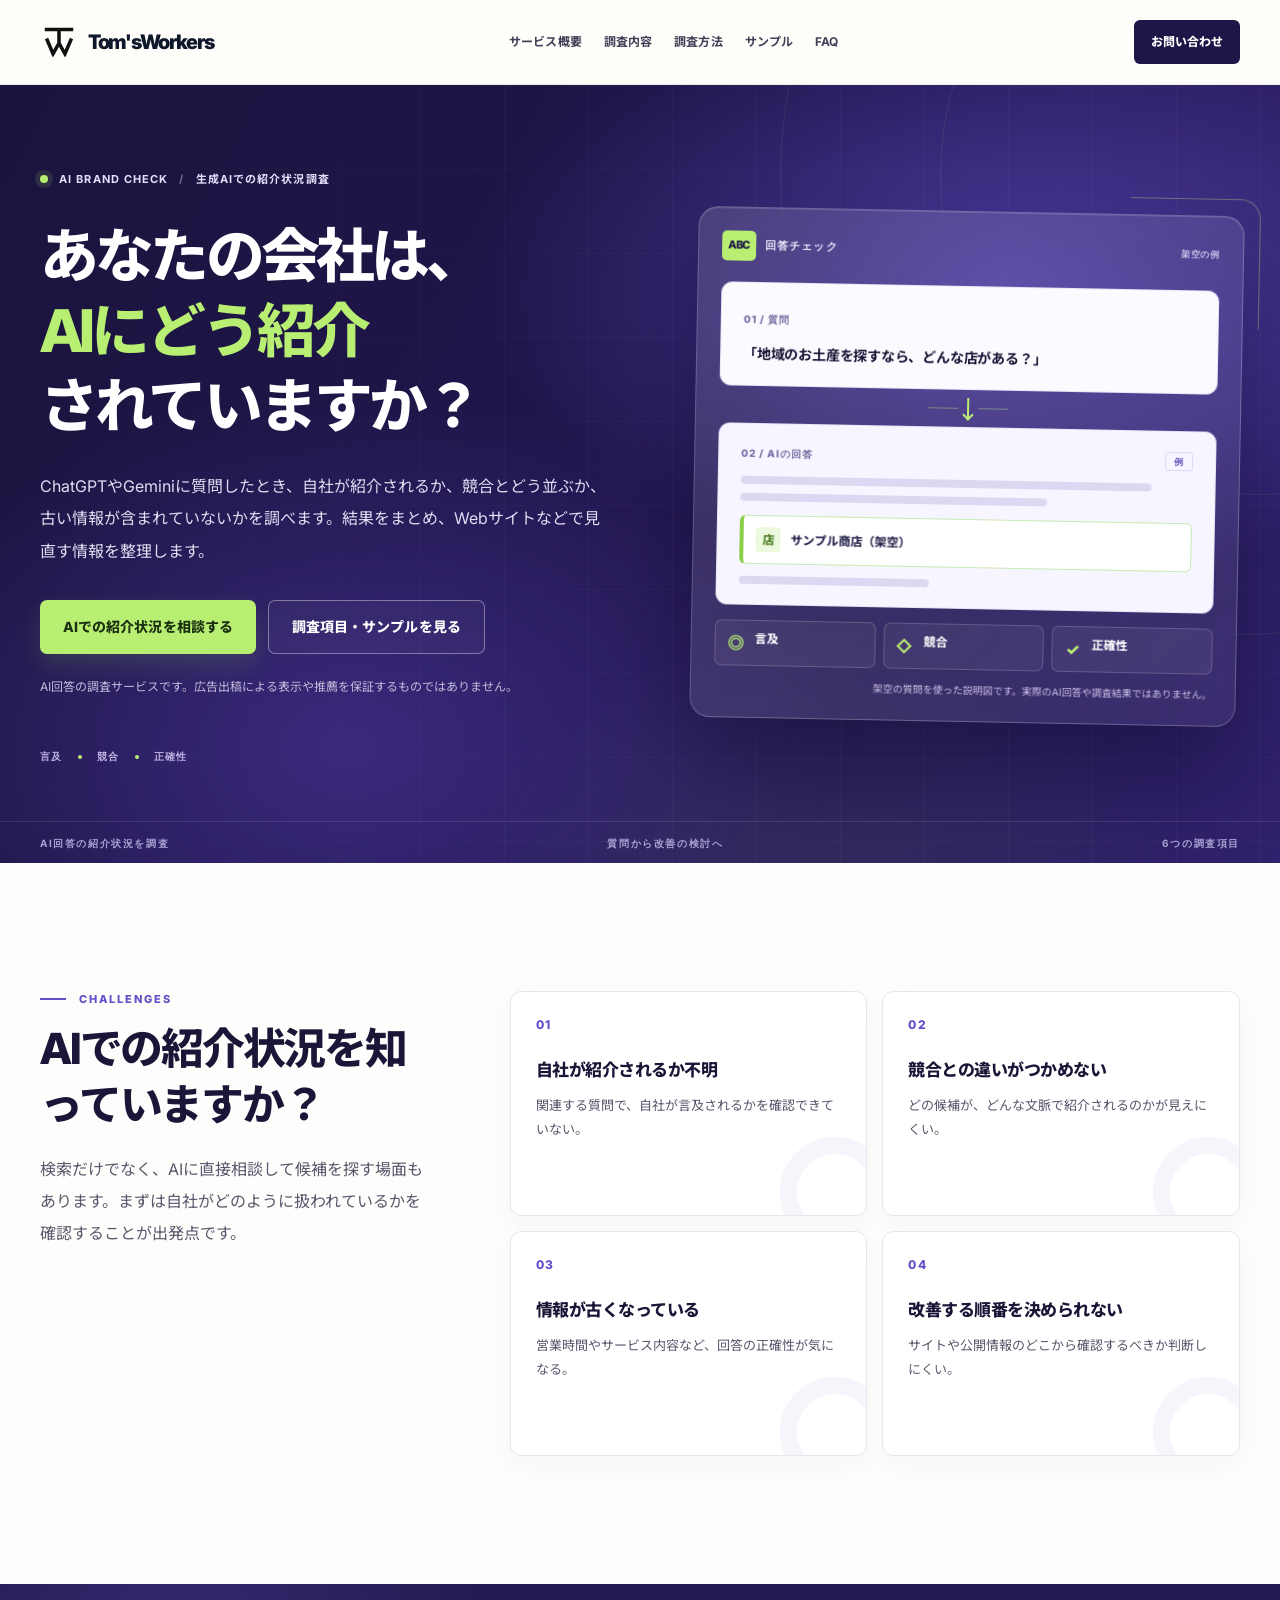
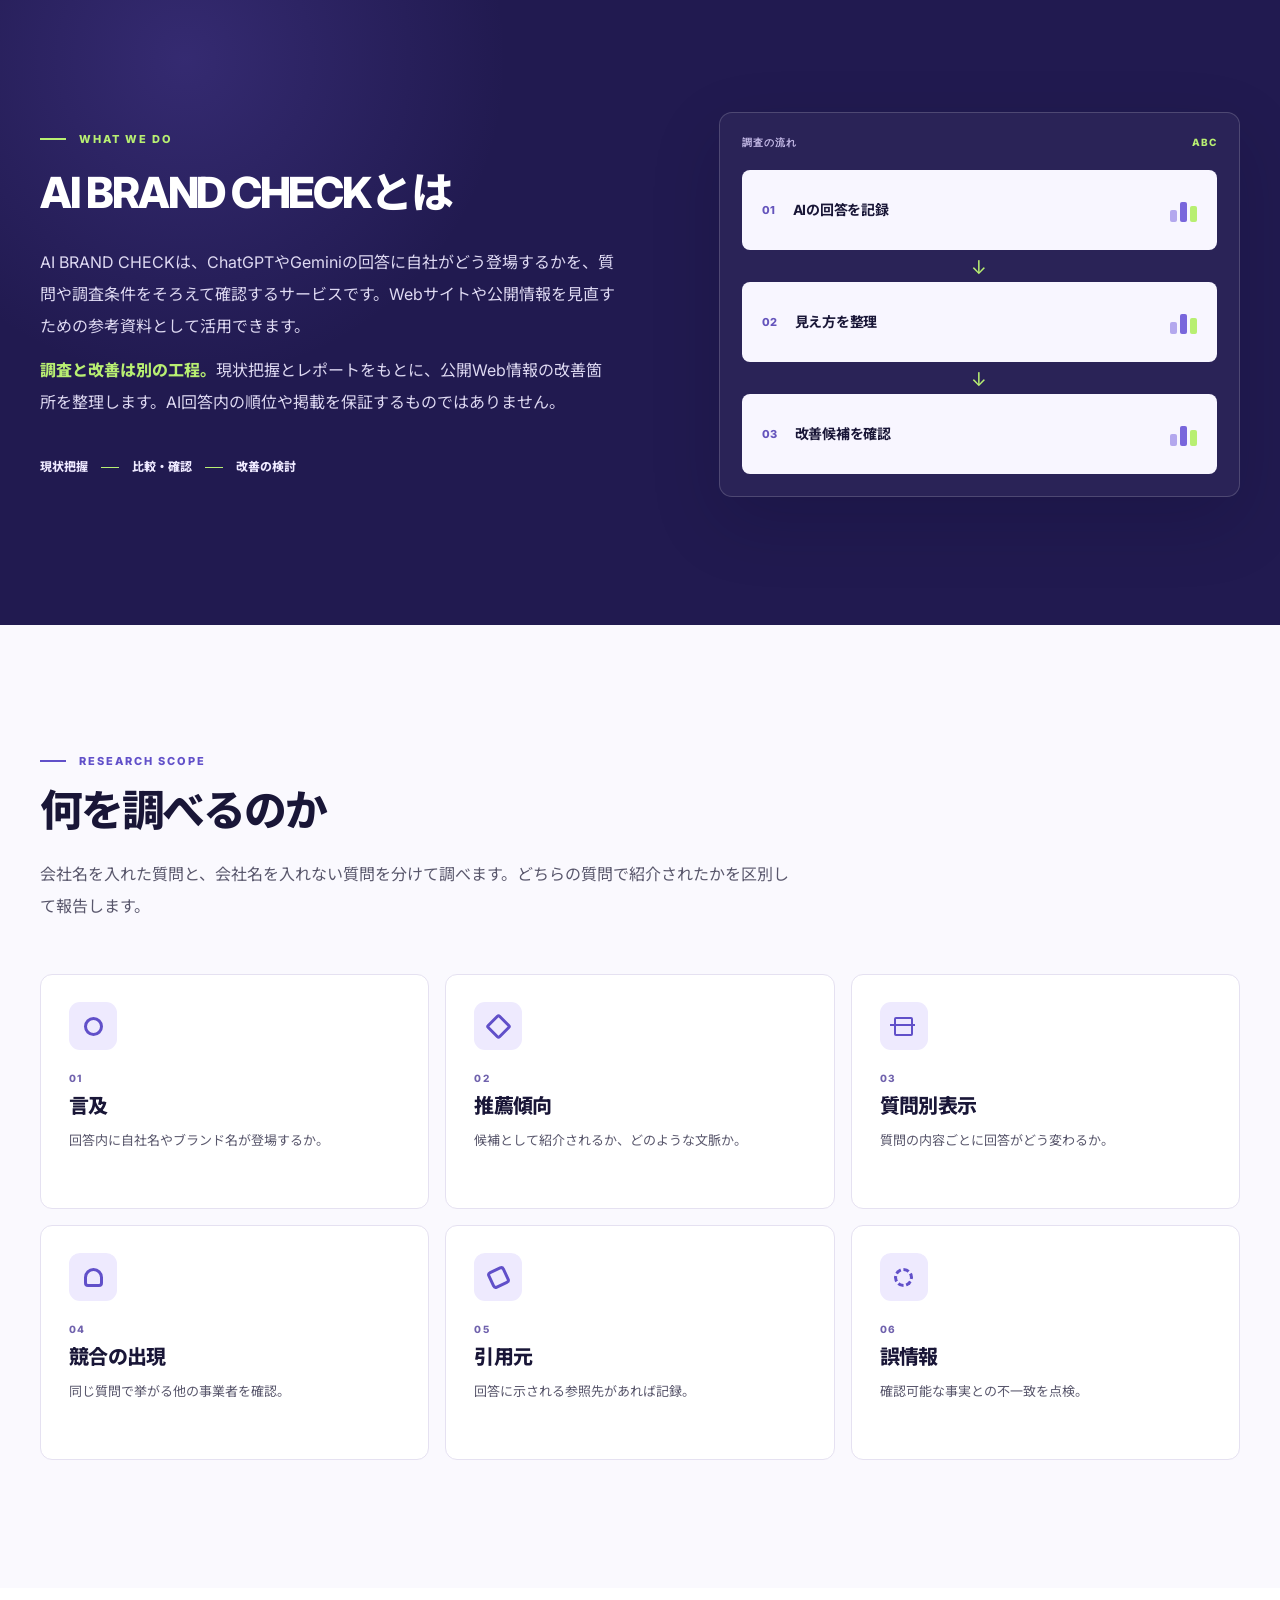
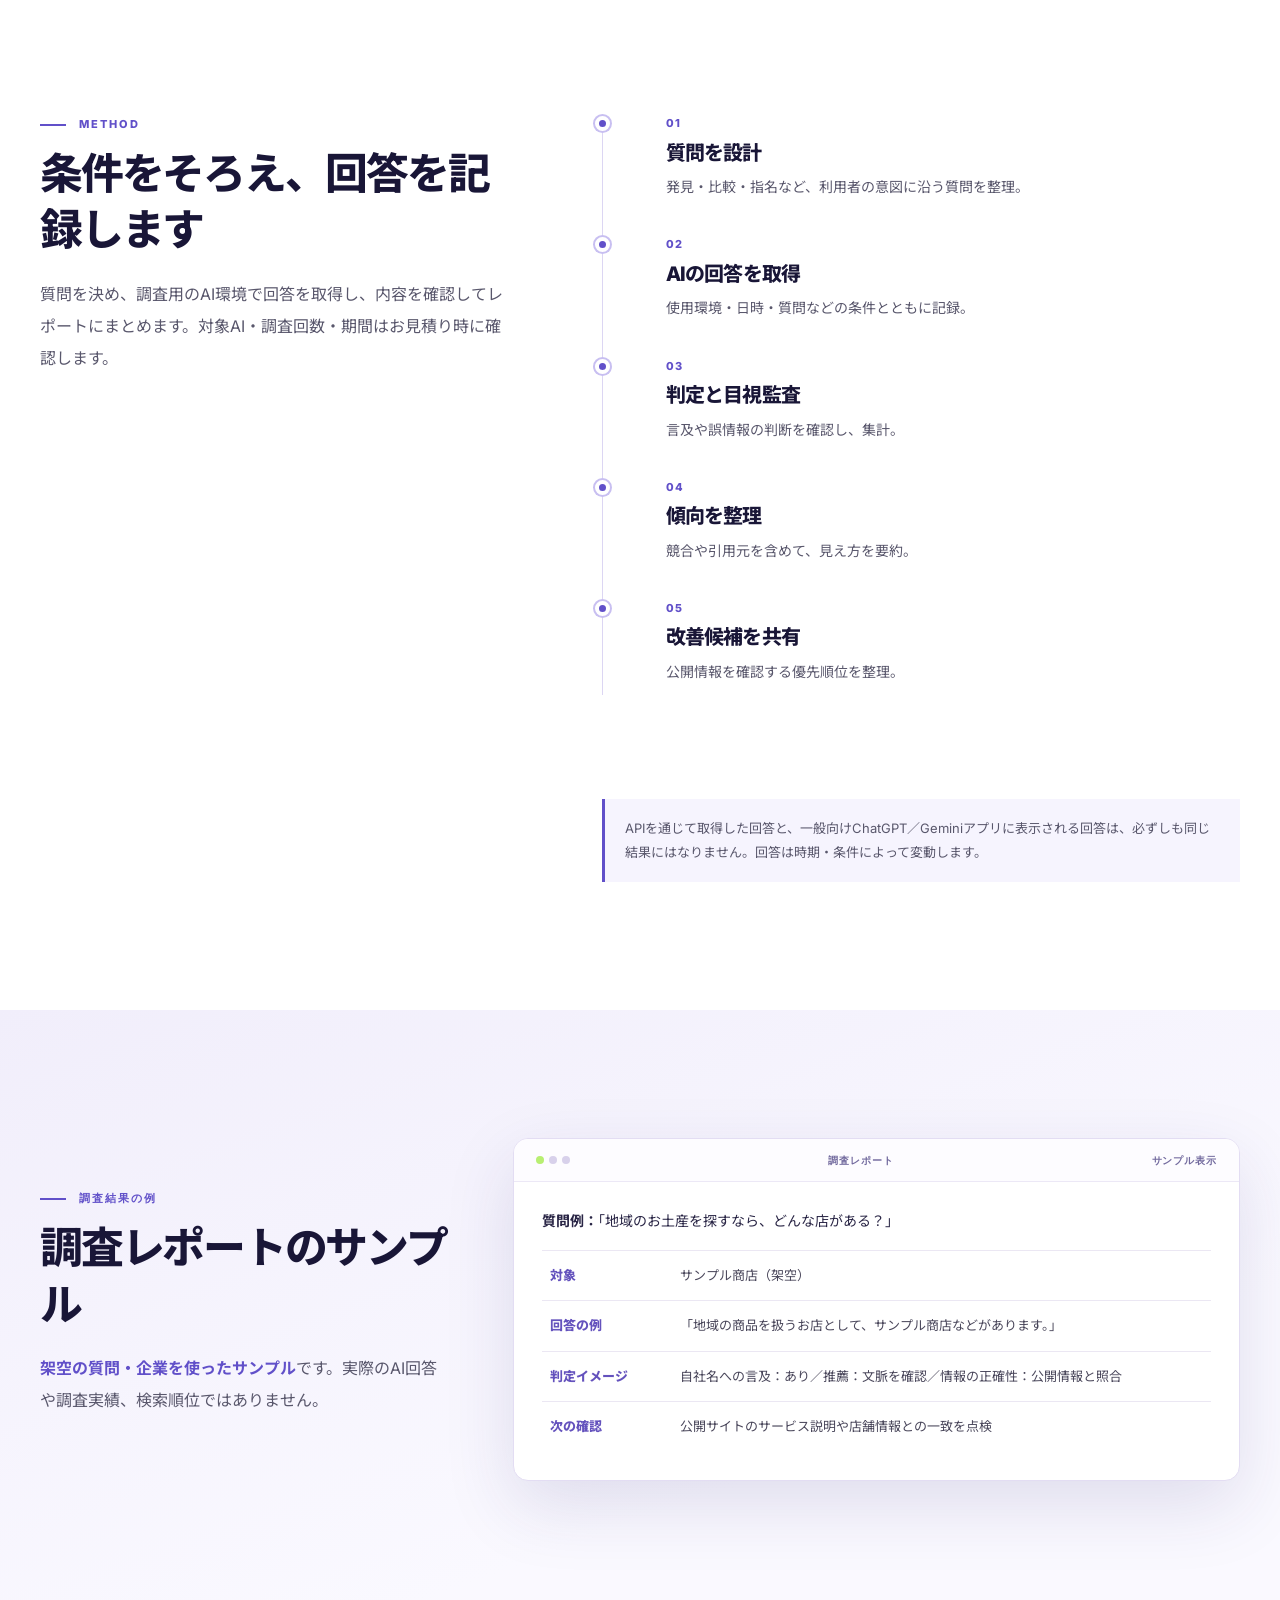
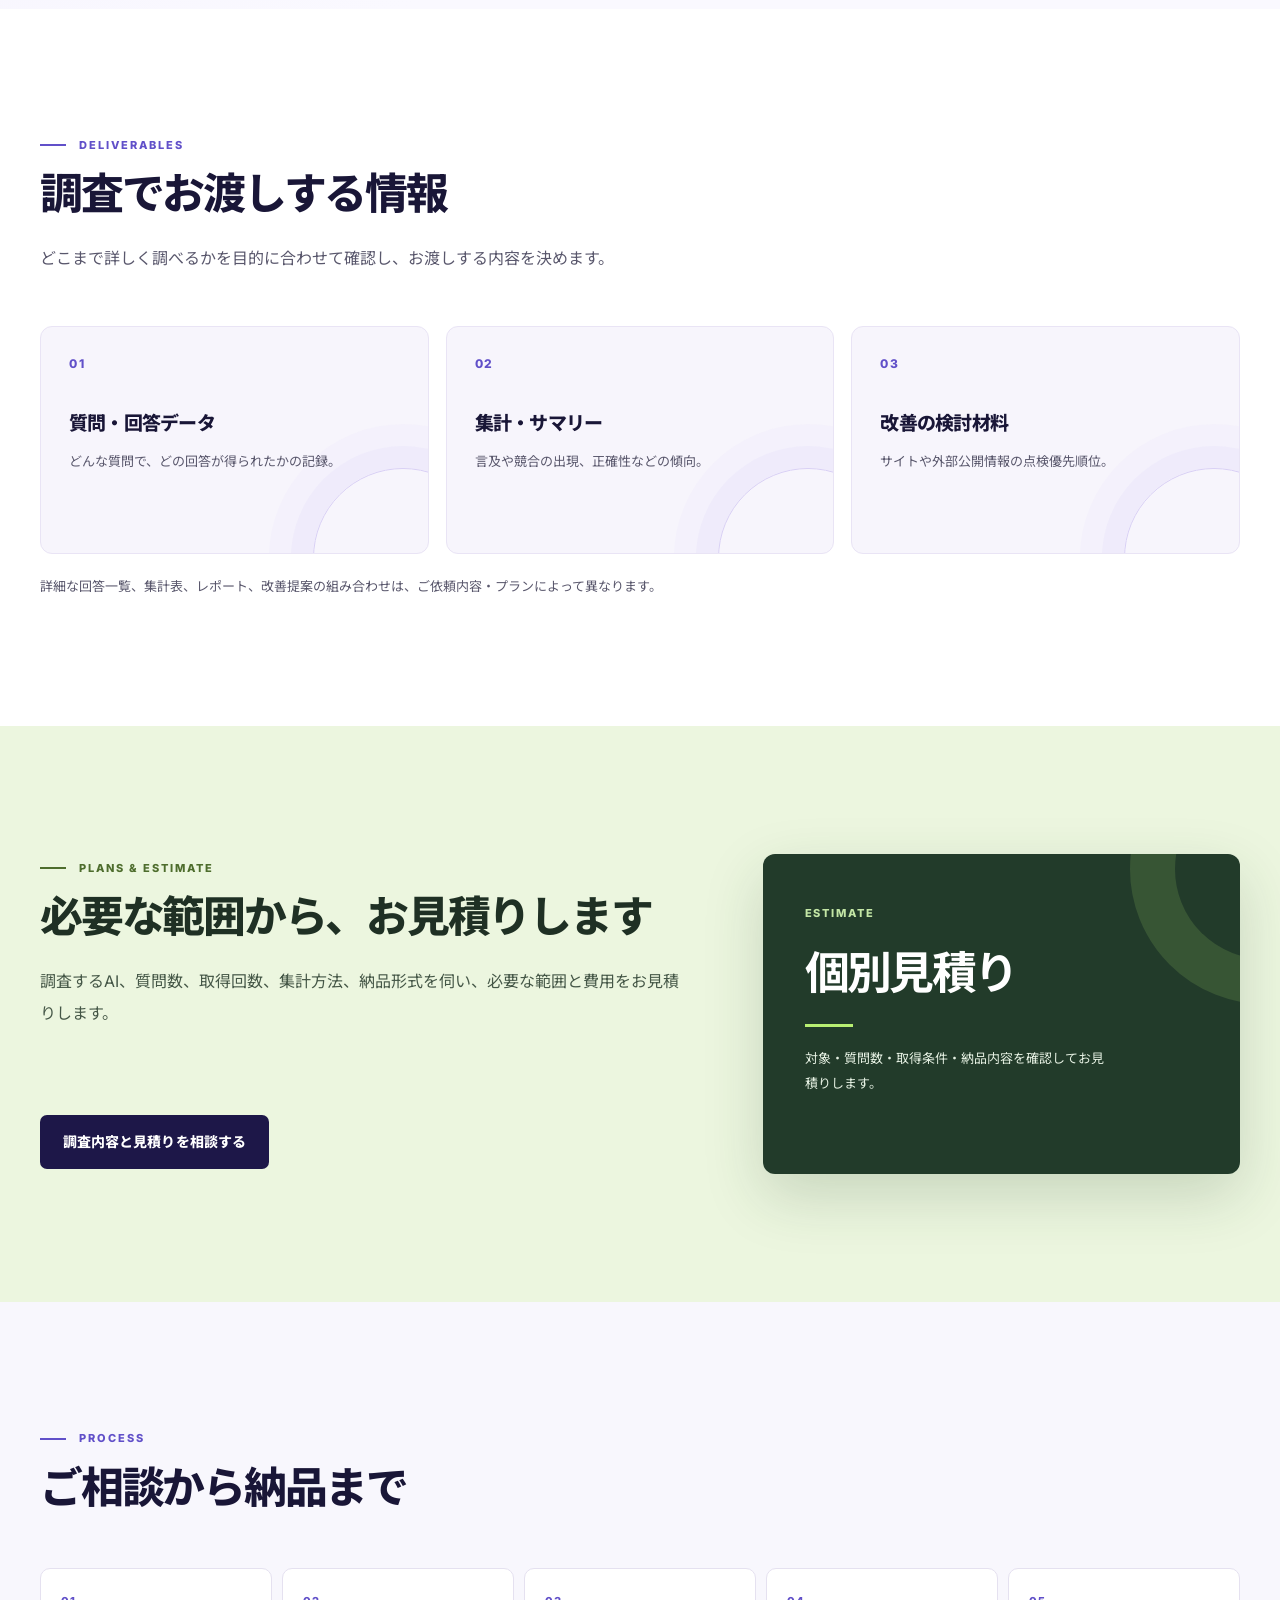
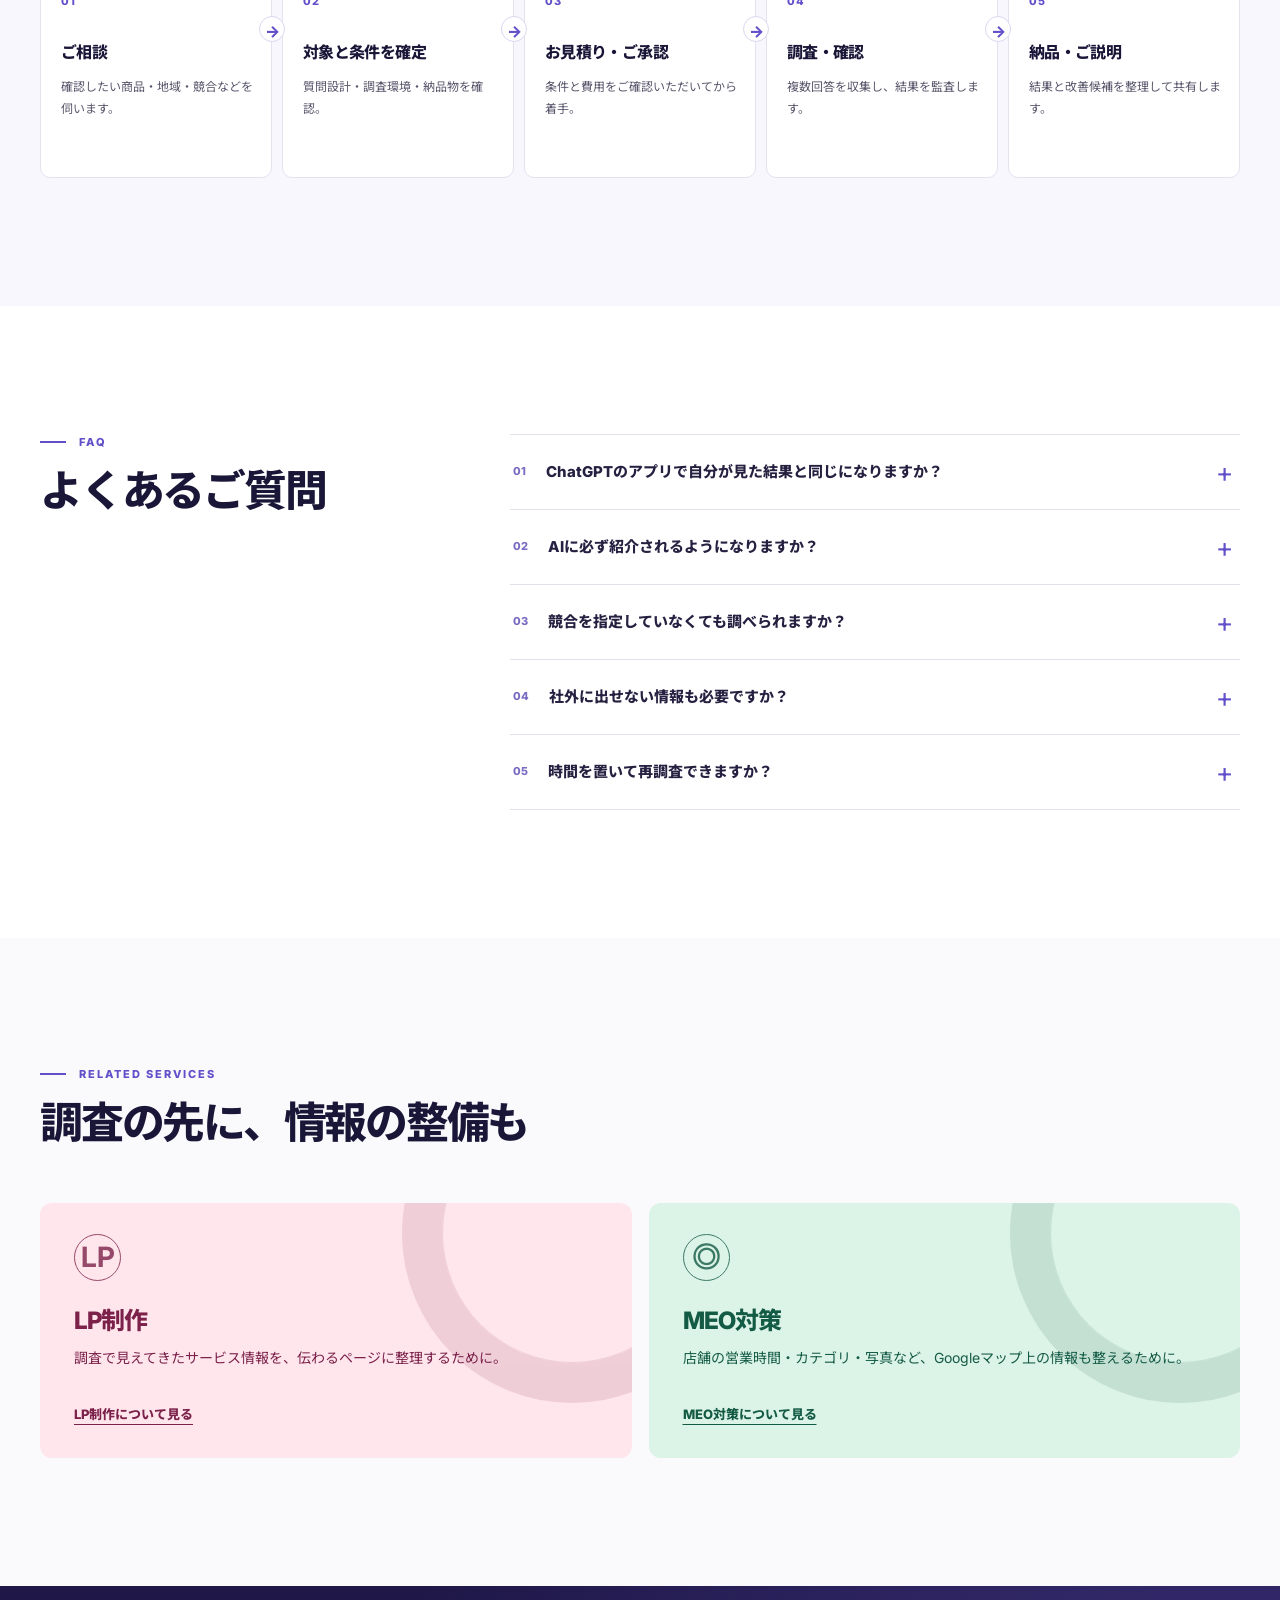
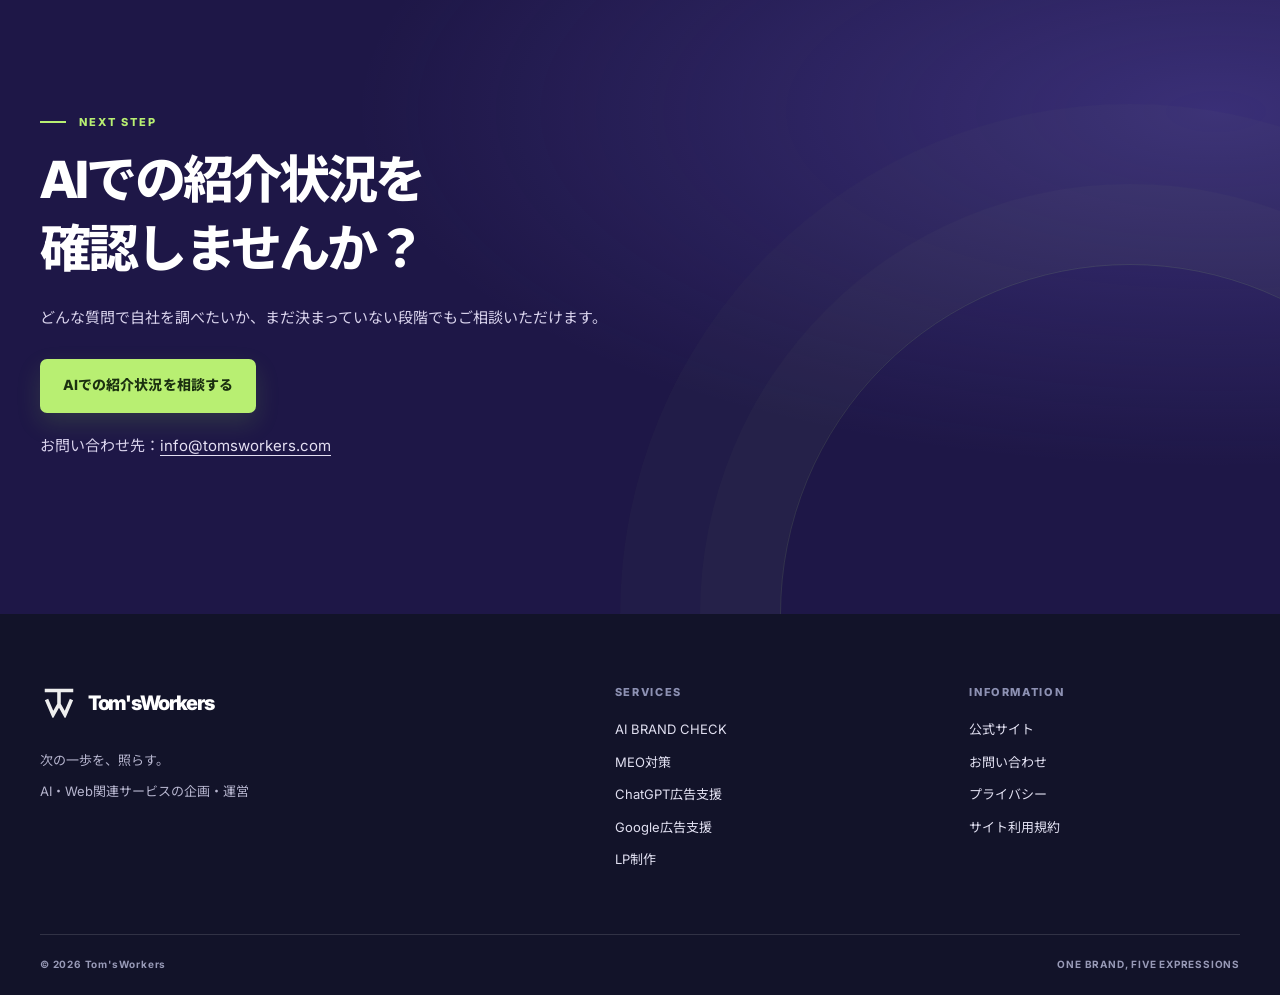
==== commit bbd2c5c1: "Restore updated ABC landing page HTML" ====
--- a/abc/index.html
+++ b/abc/index.html
@@ -42,7 +42,7 @@
         <a href="#services">サービス概要</a><a href="#research">調査内容</a><a href="#method">調査方法</a><a href="#sample">サンプル</a><a href="#faq">FAQ</a>
       </nav>
       <div class="header-tools">
-        <a class="header-contact" href="mailto:info@tomsworkers.com?subject=%E3%80%90AI%20BRAND%20CHECK%E3%80%91%E8%AA%BF%E6%9F%BB%E7%9B%B8%E8%AB%87" data-track="1" data-placement="header">お問い合わせ <span aria-hidden="true">↗</span></a>
+        <a class="header-contact" href="mailto:info@tomsworkers.com?subject=%E3%80%90AI%20BRAND%20CHECK%E3%80%91%E8%AA%BF%E6%9F%BB%E7%9B%B8%E8%AB%87" data-track="1" data-placement="header">お問い合わせ</a>
         <details class="mobile-menu"><summary aria-label="メニューを開く">MENU <span aria-hidden="true">☰</span></summary>
           <nav aria-label="モバイルナビゲーション"><a href="#services">サービス概要</a><a href="#research">調査内容</a><a href="#method">調査方法</a><a href="#sample">サンプル</a><a href="#faq">FAQ</a><a href="/">公式サイト</a></nav>
         </details>
@@ -56,33 +56,33 @@
     <div class="hero-copy">
       <p class="hero-kicker"><span class="live-dot" aria-hidden="true"></span> AI BRAND CHECK <span class="hero-kicker-divider">/</span> 生成AIでの紹介状況調査</p>
       <h1 id="abc-hero-title">あなたの会社は、<br><span class="hero-highlight">AIにどう紹介</span><br>されていますか？</h1>
-      <p class="hero-lead">ChatGPTやGeminiの回答を複数の質問・条件で調査し、自社の言及、推薦傾向、競合、情報の正確性を可視化してWeb改善の優先順位を整理します。</p>
-      <div class="hero-actions"><a class="button button-lime" href="mailto:info@tomsworkers.com?subject=%E3%80%90AI%20BRAND%20CHECK%E3%80%91%E8%AA%BF%E6%9F%BB%E7%9B%B8%E8%AB%87" data-track="1" data-placement="hero">AIでの紹介状況を相談する <span aria-hidden="true">↗</span></a><a class="button button-outline" href="#research">調査項目・サンプルを見る <span aria-hidden="true">↓</span></a></div>
+      <p class="hero-lead">ChatGPTやGeminiに質問したとき、自社が紹介されるか、競合とどう並ぶか、古い情報が含まれていないかを調べます。結果をまとめ、Webサイトなどで見直す情報を整理します。</p>
+      <div class="hero-actions"><a class="button button-lime" href="mailto:info@tomsworkers.com?subject=%E3%80%90AI%20BRAND%20CHECK%E3%80%91%E8%AA%BF%E6%9F%BB%E7%9B%B8%E8%AB%87" data-track="1" data-placement="hero">AIでの紹介状況を相談する</a><a class="button button-outline" href="#research">調査項目・サンプルを見る</a></div>
       <p class="hero-note">AI回答の調査サービスです。広告出稿による表示や推薦を保証するものではありません。</p>
-      <div class="hero-bottomline" aria-label="調査で区別する質問の種類"><span>DISCOVER</span><i aria-hidden="true"></i><span>COMPARE</span><i aria-hidden="true"></i><span>IDENTIFY</span></div>
+      <div class="hero-bottomline" aria-label="調査で確認する観点の例"><span>言及</span><i aria-hidden="true"></i><span>競合</span><i aria-hidden="true"></i><span>正確性</span></div>
     </div>
     <div class="hero-visual" aria-label="架空の質問でAI回答の調査項目を示す図。実際の調査結果ではありません。">
-      <div class="visual-topbar"><span class="visual-brand"><span class="visual-logo">ABC</span> RESEARCH VIEW</span><span class="visual-badge">表示イメージ</span></div>
-      <div class="visual-question"><span class="visual-overline">01 / QUESTION</span><p>「地域のお土産を探すなら、どんな店がある？」</p><span class="visual-caret" aria-hidden="true"></span></div>
+      <div class="visual-topbar"><span class="visual-brand"><span class="visual-logo">ABC</span> 回答チェック</span><span class="visual-badge">架空の例</span></div>
+      <div class="visual-question"><span class="visual-overline">01 / 質問</span><p>「地域のお土産を探すなら、どんな店がある？」</p></div>
       <div class="visual-connect" aria-hidden="true"><span></span><i></i><span></span></div>
-      <div class="visual-answer"><div class="visual-answer-head"><span>02 / AIの回答</span><span class="answer-chip">例</span></div><div class="answer-line long" aria-hidden="true"></div><div class="answer-line mid" aria-hidden="true"></div><div class="answer-entity"><span class="entity-icon" aria-hidden="true">↗</span><span>サンプル商店（架空）</span><span class="entity-check" aria-hidden="true">●</span></div><div class="answer-line short" aria-hidden="true"></div></div>
-      <div class="visual-signals" aria-hidden="true"><div><span class="signal-symbol signal-mention">◎</span><small>MENTION</small><strong>言及</strong></div><div><span class="signal-symbol signal-compare">◇</span><small>COMPARE</small><strong>競合</strong></div><div><span class="signal-symbol signal-accuracy">✓</span><small>ACCURACY</small><strong>正確性</strong></div></div>
-      <p class="visual-caption"><strong>AIでどう紹介されるかを確認する。</strong><br>※調査項目のイメージです。実際のAI回答や調査結果ではありません。</p>
+      <div class="visual-answer"><div class="visual-answer-head"><span>02 / AIの回答</span><span class="answer-chip">例</span></div><div class="answer-line long" aria-hidden="true"></div><div class="answer-line mid" aria-hidden="true"></div><div class="answer-entity"><span class="entity-icon" aria-hidden="true">店</span><span>サンプル商店（架空）</span></div><div class="answer-line short" aria-hidden="true"></div></div>
+      <div class="visual-signals" aria-hidden="true"><div><span class="signal-symbol signal-mention">◎</span><strong>言及</strong></div><div><span class="signal-symbol signal-compare">◇</span><strong>競合</strong></div><div><span class="signal-symbol signal-accuracy">✓</span><strong>正確性</strong></div></div>
+      <p class="visual-caption">架空の質問を使った説明図です。実際のAI回答や調査結果ではありません。</p>
     </div>
   </div>
-  <div class="hero-footline" aria-hidden="true"><span>AI VISIBILITY</span><span>FROM QUESTIONS TO CLARITY</span><span>01 — 06</span></div>
+  <div class="hero-footline" aria-hidden="true"><span>AI回答の紹介状況を調査</span><span>質問から改善の検討へ</span><span>6つの調査項目</span></div>
 </section>
-<section class="section section--problems" id="problems"><div class="shell problems-layout"><div class="section-heading section-intro"><div class="eyebrow">Challenges</div><h2>AIが紹介する内容、把握できていますか？</h2><p>検索だけでなく、AIに直接相談して候補を探す場面もあります。まずは自社がどのように扱われているかを確認することが出発点です。</p></div><div class="problems-grid"><article class="card problem-card"><span aria-hidden="true" class="problem-number">01</span><h3>会社名が挙がっているか分からない</h3><p>関連する質問で、自社が言及されるかを確認できていない。</p></article><article class="card problem-card"><span aria-hidden="true" class="problem-number">02</span><h3>競合との違いがつかめない</h3><p>どの候補が、どんな文脈で紹介されるのかが見えにくい。</p></article><article class="card problem-card"><span aria-hidden="true" class="problem-number">03</span><h3>古い情報が案内されているかも</h3><p>営業時間やサービス内容など、回答の正確性が気になる。</p></article><article class="card problem-card"><span aria-hidden="true" class="problem-number">04</span><h3>改善する順番を決められない</h3><p>サイトや公開情報のどこから確認するべきか判断しにくい。</p></article></div></div></section>
-<section class="section section--value" id="services"><div class="shell value-layout"><div class="value-copy"><div class="eyebrow">What We Do</div><h2>AI BRAND CHECKとは</h2><p>ChatGPTやGeminiの回答における自社の見え方を、質問・取得条件に沿って調べるサービスです。生成AIを通じて情報が発見される状況を把握する、AEO・GEO検討の第一歩として活用できます。</p><p><strong>調査と改善は別の工程。</strong>現状把握とレポートをもとに、公開Web情報の改善箇所を整理します。AI回答内の順位や掲載を保証するものではありません。</p><div aria-label="サービスの位置づけ" class="value-facts"><span>現状把握</span><i aria-hidden="true"></i><span>比較・確認</span><i aria-hidden="true"></i><span>改善の検討</span></div></div><div aria-hidden="true" class="value-visual"><div class="value-visual-top"><span>VISIBILITY / WORKFLOW</span><span>ABC</span></div><div class="value-visual-stage"><span class="stage-no">01</span><strong>AIの回答を記録</strong><div class="stage-bars"><i></i><i></i><i></i></div></div><div class="value-arrow">↓</div><div class="value-visual-stage"><span class="stage-no">02</span><strong>見え方を整理</strong><div class="stage-bars"><i></i><i></i><i></i></div></div><div class="value-arrow">↓</div><div class="value-visual-stage"><span class="stage-no">03</span><strong>改善候補を確認</strong><div class="stage-bars"><i></i><i></i><i></i></div></div></div></div></section>
-<section class="section section--research" id="research"><div class="shell"><div class="section-heading"><div class="eyebrow">Research Scope</div><h2>何を調べるのか</h2><p>指名を含む質問と、まだ会社名を知らない人の質問を分けて確認し、結果の解釈を混同しないようにします。</p></div><div class="scope-grid"><article class="scope-card"><span aria-hidden="true" class="scope-icon scope-icon-1"><i></i></span><div class="card-num">01 / MENTION</div><h3>言及</h3><p>回答内に自社名やブランド名が登場するか。</p></article><article class="scope-card"><span aria-hidden="true" class="scope-icon scope-icon-2"><i></i></span><div class="card-num">02 / RECOMMEND</div><h3>推薦傾向</h3><p>候補として紹介されるか、どのような文脈か。</p></article><article class="scope-card"><span aria-hidden="true" class="scope-icon scope-icon-3"><i></i></span><div class="card-num">03 / QUESTION</div><h3>質問別表示</h3><p>質問の内容ごとに回答がどう変わるか。</p></article><article class="scope-card"><span aria-hidden="true" class="scope-icon scope-icon-4"><i></i></span><div class="card-num">04 / COMPETITORS</div><h3>競合の出現</h3><p>同じ質問で挙がる他の事業者を確認。</p></article><article class="scope-card"><span aria-hidden="true" class="scope-icon scope-icon-5"><i></i></span><div class="card-num">05 / SOURCES</div><h3>引用元</h3><p>回答に示される参照先があれば記録。</p></article><article class="scope-card"><span aria-hidden="true" class="scope-icon scope-icon-6"><i></i></span><div class="card-num">06 / ACCURACY</div><h3>誤情報</h3><p>確認可能な事実との不一致を点検。</p></article></div></div></section>
-<section class="section section--method" id="method"><div class="shell method-layout"><div class="section-intro method-intro"><div class="eyebrow">Method</div><h2>条件をそろえ、回答を記録します</h2><p>質問設計、所定のAI環境での取得、判定、目視確認、レポート整理の順に進めます。対象AI・調査回数・期間はお見積り時に確認します。</p></div><ol class="method-steps"><li><span aria-hidden="true" class="method-step-number">01</span><h3>質問を設計</h3><p>発見・比較・指名など、利用者の意図に沿う質問を整理。</p></li><li><span aria-hidden="true" class="method-step-number">02</span><h3>AIの回答を取得</h3><p>使用環境・日時・質問などの条件とともに記録。</p></li><li><span aria-hidden="true" class="method-step-number">03</span><h3>判定と目視監査</h3><p>言及や誤情報の判断を確認し、集計。</p></li><li><span aria-hidden="true" class="method-step-number">04</span><h3>傾向を整理</h3><p>競合や引用元を含めて、見え方を要約。</p></li><li><span aria-hidden="true" class="method-step-number">05</span><h3>改善候補を共有</h3><p>公開情報を確認する優先順位を整理。</p></li></ol><p class="note">APIを通じて取得した回答と、一般向けChatGPT／Geminiアプリに表示される回答は、必ずしも同じ結果にはなりません。回答は時期・条件によって変動します。</p></div></section>
-<section class="section section--sample" id="sample"><div class="shell sample-layout"><div class="section-intro sample-intro"><div class="eyebrow">調査結果の例</div><h2>調査レポートのサンプル</h2><p><strong>架空の質問・企業を使ったサンプル</strong>です。実際のAI回答や調査実績、検索順位ではありません。</p></div><div class="sample-window"><div aria-hidden="true" class="sample-window-head"><span class="window-dots"><i></i><i></i><i></i></span><span>調査レポート</span><span>サンプル表示</span></div><span class="demo-label">架空の例</span><p><strong>質問例：</strong>「地域のお土産を探すなら、どんな店がある？」</p><div class="table-scroll"><table class="data-table"><tbody><tr><th scope="row">対象</th><td>サンプル商店（架空）</td></tr><tr><th scope="row">回答の例</th><td>「地域の商品を扱うお店として、サンプル商店などがあります。」</td></tr><tr><th scope="row">判定イメージ</th><td>自社名への言及：あり／推薦：文脈を確認／情報の正確性：公開情報と照合</td></tr><tr><th scope="row">次の確認</th><td>公開サイトのサービス説明や店舗情報との一致を点検</td></tr></tbody></table></div></div></div></section>
-<section class="section section--deliverables" id="deliverables"><div class="shell"><div class="section-heading"><div class="eyebrow">Deliverables</div><h2>調査でお渡しする情報</h2><p>必要な調査深度と目的を事前に確認して、納品範囲を決定します。</p></div><div class="deliver-grid"><article class="deliver-card"><span aria-hidden="true" class="deliver-number">01</span><h3>質問・回答データ</h3><p>どんな質問で、どの回答が得られたかの記録。</p></article><article class="deliver-card"><span aria-hidden="true" class="deliver-number">02</span><h3>集計・サマリー</h3><p>言及や競合の出現、正確性などの傾向。</p></article><article class="deliver-card"><span aria-hidden="true" class="deliver-number">03</span><h3>改善の検討材料</h3><p>サイトや外部公開情報の点検優先順位。</p></article></div><p class="note">詳細な回答一覧、集計表、レポート、改善提案の組み合わせは、ご依頼内容・プランによって異なります。</p></div></section>
-<section class="section section--pricing" id="pricing"><div class="shell estimate-layout"><div class="section-intro estimate-copy"><div class="eyebrow">Plans &amp; Estimate</div><h2>必要な範囲から、お見積りします</h2><p>調査AI、質問数、取得回数、集計の深さ、納品形式を確認したうえで、内容に応じてお見積りします。</p><p>まず目的を伺い、必要な調査範囲をご相談のうえ決めます。</p></div><a class="button button-dark" data-placement="pricing" data-track="1" href="mailto:info@tomsworkers.com?subject=%E3%80%90AI%20BRAND%20CHECK%E3%80%91%E8%AA%BF%E6%9F%BB%E7%9B%B8%E8%AB%87">調査内容と見積りを相談する<span aria-hidden="true"> ↗</span></a><aside aria-label="料金のご案内" class="estimate-aside"><span class="estimate-aside-label">ESTIMATE</span><strong>個別見積り</strong><span aria-hidden="true" class="estimate-aside-line"></span><p>対象・質問数・取得条件・納品内容を確認してお見積りします。</p><span class="estimate-aside-foot">SCOPED TO YOUR NEEDS</span></aside></div></section>
+<section class="section section--problems" id="problems"><div class="shell problems-layout"><div class="section-heading section-intro"><div class="eyebrow">Challenges</div><h2><span class="phrase-nowrap">AIでの紹介状況を</span><wbr><span class="phrase-nowrap">知っていますか？</span></h2><p>検索だけでなく、AIに直接相談して候補を探す場面もあります。まずは自社がどのように扱われているかを確認することが出発点です。</p></div><div class="problems-grid"><article class="card problem-card"><span aria-hidden="true" class="problem-number">01</span><h3>自社が紹介されるか不明</h3><p>関連する質問で、自社が言及されるかを確認できていない。</p></article><article class="card problem-card"><span aria-hidden="true" class="problem-number">02</span><h3>競合との違いがつかめない</h3><p>どの候補が、どんな文脈で紹介されるのかが見えにくい。</p></article><article class="card problem-card"><span aria-hidden="true" class="problem-number">03</span><h3>情報が古くなっている</h3><p>営業時間やサービス内容など、回答の正確性が気になる。</p></article><article class="card problem-card"><span aria-hidden="true" class="problem-number">04</span><h3>改善する順番を決められない</h3><p>サイトや公開情報のどこから確認するべきか判断しにくい。</p></article></div></div></section>
+<section class="section section--value" id="services"><div class="shell value-layout"><div class="value-copy"><div class="eyebrow">What We Do</div><h2><span class="phrase-nowrap service-name">AI BRAND CHECK</span><wbr>とは</h2><p>AI BRAND CHECKは、ChatGPTやGeminiの回答に自社がどう登場するかを、質問や調査条件をそろえて確認するサービスです。Webサイトや公開情報を見直すための参考資料として活用できます。</p><p><strong>調査と改善は別の工程。</strong>現状把握とレポートをもとに、公開Web情報の改善箇所を整理します。AI回答内の順位や掲載を保証するものではありません。</p><div aria-label="サービスの位置づけ" class="value-facts"><span>現状把握</span><i aria-hidden="true"></i><span>比較・確認</span><i aria-hidden="true"></i><span>改善の検討</span></div></div><div aria-hidden="true" class="value-visual"><div class="value-visual-top"><span>調査の流れ</span><span>ABC</span></div><div class="value-visual-stage"><span class="stage-no">01</span><strong>AIの回答を記録</strong><div class="stage-bars"><i></i><i></i><i></i></div></div><div class="value-arrow">↓</div><div class="value-visual-stage"><span class="stage-no">02</span><strong>見え方を整理</strong><div class="stage-bars"><i></i><i></i><i></i></div></div><div class="value-arrow">↓</div><div class="value-visual-stage"><span class="stage-no">03</span><strong>改善候補を確認</strong><div class="stage-bars"><i></i><i></i><i></i></div></div></div></div></section>
+<section class="section section--research" id="research"><div class="shell"><div class="section-heading"><div class="eyebrow">Research Scope</div><h2>何を調べるのか</h2><p>会社名を入れた質問と、会社名を入れない質問を分けて調べます。どちらの質問で紹介されたかを区別して報告します。</p></div><div class="scope-grid"><article class="scope-card"><span aria-hidden="true" class="scope-icon scope-icon-1"><i></i></span><div class="card-num">01</div><h3>言及</h3><p>回答内に自社名やブランド名が登場するか。</p></article><article class="scope-card"><span aria-hidden="true" class="scope-icon scope-icon-2"><i></i></span><div class="card-num">02</div><h3>推薦傾向</h3><p>候補として紹介されるか、どのような文脈か。</p></article><article class="scope-card"><span aria-hidden="true" class="scope-icon scope-icon-3"><i></i></span><div class="card-num">03</div><h3>質問別表示</h3><p>質問の内容ごとに回答がどう変わるか。</p></article><article class="scope-card"><span aria-hidden="true" class="scope-icon scope-icon-4"><i></i></span><div class="card-num">04</div><h3>競合の出現</h3><p>同じ質問で挙がる他の事業者を確認。</p></article><article class="scope-card"><span aria-hidden="true" class="scope-icon scope-icon-5"><i></i></span><div class="card-num">05</div><h3>引用元</h3><p>回答に示される参照先があれば記録。</p></article><article class="scope-card"><span aria-hidden="true" class="scope-icon scope-icon-6"><i></i></span><div class="card-num">06</div><h3>誤情報</h3><p>確認可能な事実との不一致を点検。</p></article></div></div></section>
+<section class="section section--method" id="method"><div class="shell method-layout"><div class="section-intro method-intro"><div class="eyebrow">Method</div><h2><span class="phrase-nowrap">条件をそろえ、</span><wbr><span class="phrase-nowrap">回答を記録します</span></h2><p>質問を決め、調査用のAI環境で回答を取得し、内容を確認してレポートにまとめます。対象AI・調査回数・期間はお見積り時に確認します。</p></div><ol class="method-steps"><li><span aria-hidden="true" class="method-step-number">01</span><h3>質問を設計</h3><p>発見・比較・指名など、利用者の意図に沿う質問を整理。</p></li><li><span aria-hidden="true" class="method-step-number">02</span><h3>AIの回答を取得</h3><p>使用環境・日時・質問などの条件とともに記録。</p></li><li><span aria-hidden="true" class="method-step-number">03</span><h3>判定と目視監査</h3><p>言及や誤情報の判断を確認し、集計。</p></li><li><span aria-hidden="true" class="method-step-number">04</span><h3>傾向を整理</h3><p>競合や引用元を含めて、見え方を要約。</p></li><li><span aria-hidden="true" class="method-step-number">05</span><h3>改善候補を共有</h3><p>公開情報を確認する優先順位を整理。</p></li></ol><p class="note">APIを通じて取得した回答と、一般向けChatGPT／Geminiアプリに表示される回答は、必ずしも同じ結果にはなりません。回答は時期・条件によって変動します。</p></div></section>
+<section class="section section--sample" id="sample"><div class="shell sample-layout"><div class="section-intro sample-intro"><div class="eyebrow">調査結果の例</div><h2><span class="phrase-nowrap">調査レポートの</span><wbr><span class="phrase-nowrap">サンプル</span></h2><p><strong>架空の質問・企業を使ったサンプル</strong>です。実際のAI回答や調査実績、検索順位ではありません。</p></div><div class="sample-window"><div aria-hidden="true" class="sample-window-head"><span class="window-dots"><i></i><i></i><i></i></span><span>調査レポート</span><span>サンプル表示</span></div><p><strong>質問例：</strong>「地域のお土産を探すなら、どんな店がある？」</p><div class="table-scroll"><table class="data-table"><tbody><tr><th scope="row">対象</th><td>サンプル商店（架空）</td></tr><tr><th scope="row">回答の例</th><td>「地域の商品を扱うお店として、サンプル商店などがあります。」</td></tr><tr><th scope="row">判定イメージ</th><td>自社名への言及：あり／推薦：文脈を確認／情報の正確性：公開情報と照合</td></tr><tr><th scope="row">次の確認</th><td>公開サイトのサービス説明や店舗情報との一致を点検</td></tr></tbody></table></div></div></div></section>
+<section class="section section--deliverables" id="deliverables"><div class="shell"><div class="section-heading"><div class="eyebrow">Deliverables</div><h2>調査でお渡しする情報</h2><p>どこまで詳しく調べるかを目的に合わせて確認し、お渡しする内容を決めます。</p></div><div class="deliver-grid"><article class="deliver-card"><span aria-hidden="true" class="deliver-number">01</span><h3>質問・回答データ</h3><p>どんな質問で、どの回答が得られたかの記録。</p></article><article class="deliver-card"><span aria-hidden="true" class="deliver-number">02</span><h3>集計・サマリー</h3><p>言及や競合の出現、正確性などの傾向。</p></article><article class="deliver-card"><span aria-hidden="true" class="deliver-number">03</span><h3>改善の検討材料</h3><p>サイトや外部公開情報の点検優先順位。</p></article></div><p class="note">詳細な回答一覧、集計表、レポート、改善提案の組み合わせは、ご依頼内容・プランによって異なります。</p></div></section>
+<section class="section section--pricing" id="pricing"><div class="shell estimate-layout"><div class="section-intro estimate-copy"><div class="eyebrow">Plans &amp; Estimate</div><h2>必要な範囲から、お見積りします</h2><p>調査するAI、質問数、取得回数、集計方法、納品形式を伺い、必要な範囲と費用をお見積りします。</p></div><a class="button button-dark" data-placement="pricing" data-track="1" href="mailto:info@tomsworkers.com?subject=%E3%80%90AI%20BRAND%20CHECK%E3%80%91%E8%AA%BF%E6%9F%BB%E7%9B%B8%E8%AB%87">調査内容と見積りを相談する</a><aside aria-label="料金のご案内" class="estimate-aside"><span class="estimate-aside-label">ESTIMATE</span><strong>個別見積り</strong><span aria-hidden="true" class="estimate-aside-line"></span><p>対象・質問数・取得条件・納品内容を確認してお見積りします。</p></aside></div></section>
 <section class="section section--flow" id="flow"><div class="shell"><div class="section-heading"><div class="eyebrow">Process</div><h2>ご相談から納品まで</h2></div><ol class="flow-steps"><li><span aria-hidden="true" class="flow-number">01</span><h3>ご相談</h3><p>確認したい商品・地域・競合などを伺います。</p></li><li><span aria-hidden="true" class="flow-number">02</span><h3>対象と条件を確定</h3><p>質問設計・調査環境・納品物を確認。</p></li><li><span aria-hidden="true" class="flow-number">03</span><h3>お見積り・ご承認</h3><p>条件と費用をご確認いただいてから着手。</p></li><li><span aria-hidden="true" class="flow-number">04</span><h3>調査・確認</h3><p>複数回答を収集し、結果を監査します。</p></li><li><span aria-hidden="true" class="flow-number">05</span><h3>納品・ご説明</h3><p>結果と改善候補を整理して共有します。</p></li></ol></div></section>
 <section class="section section--faq" id="faq"><div class="shell faq-layout"><div class="section-intro faq-intro"><div class="eyebrow">FAQ</div><h2>よくあるご質問</h2></div><div class="faq-list"><details><summary><span aria-hidden="true" class="faq-index">01</span>ChatGPTのアプリで自分が見た結果と同じになりますか？</summary><p>同一とは限りません。利用するモデル・取得方法・時期や設定によって回答が変わるため、調査環境と条件を明示します。</p></details><details><summary><span aria-hidden="true" class="faq-index">02</span>AIに必ず紹介されるようになりますか？</summary><p>掲載・順位・推薦は保証できません。まず現状を調べ、改善を検討するための材料を提供します。</p></details><details><summary><span aria-hidden="true" class="faq-index">03</span>競合を指定していなくても調べられますか？</summary><p>はい。質問に登場した他社を記録する方法があります。調査の対象範囲は事前に相談して決めます。</p></details><details><summary><span aria-hidden="true" class="faq-index">04</span>社外に出せない情報も必要ですか？</summary><p>公開情報を中心に調査設計します。機密情報や個人情報を無断で調査質問へ入力することはしません。提供情報の扱いは事前に確認します。</p></details><details><summary><span aria-hidden="true" class="faq-index">05</span>時間を置いて再調査できますか？</summary><p>ご相談可能です。比較可能な条件や追加費用の有無を事前に確認してご案内します。</p></details></div></div></section>
-<section class="section section--related" id="related"><div class="shell"><div class="section-heading"><div class="eyebrow">Related Services</div><h2>調査の先に、情報の整備も</h2></div><div class="related-grid"><article class="related-card related-lp"><span aria-hidden="true" class="related-icon">↗</span><h3>LP制作</h3><p>調査で見えてきたサービス情報を、伝わるページに整理するために。</p><p><a href="/lp/">LP制作について見る →</a></p></article><article class="related-card related-meo"><span aria-hidden="true" class="related-icon">◎</span><h3>MEO対策</h3><p>店舗の営業時間・カテゴリ・写真など、Googleマップ上の情報も整えるために。</p><p><a href="/meo/">MEO対策について見る →</a></p></article></div></div></section>
-<section class="section section--contact" id="contact"><div class="shell contact-layout"><div class="eyebrow">Next Step</div><h2>まず、AI上の現在地を確認しませんか？</h2><p>どんな質問で自社を調べたいか、まだ決まっていない段階でもご相談いただけます。</p><div class="actions"><a class="button button-lime" data-placement="footer" data-track="1" href="mailto:info@tomsworkers.com?subject=%E3%80%90AI%20BRAND%20CHECK%E3%80%91%E8%AA%BF%E6%9F%BB%E7%9B%B8%E8%AB%87">AIでの紹介状況を相談する<span aria-hidden="true">↗</span></a></div><p>お問い合わせ先：<a href="mailto:info@tomsworkers.com?subject=%E3%80%90AI%20BRAND%20CHECK%E3%80%91%E8%AA%BF%E6%9F%BB%E7%9B%B8%E8%AB%87">info@tomsworkers.com</a></p></div></section>
+<section class="section section--related" id="related"><div class="shell"><div class="section-heading"><div class="eyebrow">Related Services</div><h2>調査の先に、情報の整備も</h2></div><div class="related-grid"><article class="related-card related-lp"><span aria-hidden="true" class="related-icon">LP</span><h3>LP制作</h3><p>調査で見えてきたサービス情報を、伝わるページに整理するために。</p><p><a href="/lp/">LP制作について見る</a></p></article><article class="related-card related-meo"><span aria-hidden="true" class="related-icon">◎</span><h3>MEO対策</h3><p>店舗の営業時間・カテゴリ・写真など、Googleマップ上の情報も整えるために。</p><p><a href="/meo/">MEO対策について見る</a></p></article></div></div></section>
+<section class="section section--contact" id="contact"><div class="shell contact-layout"><div class="eyebrow">Next Step</div><h2>AIでの紹介状況を<br>確認しませんか？</h2><p>どんな質問で自社を調べたいか、まだ決まっていない段階でもご相談いただけます。</p><div class="actions"><a class="button button-lime" data-placement="footer" data-track="1" href="mailto:info@tomsworkers.com?subject=%E3%80%90AI%20BRAND%20CHECK%E3%80%91%E8%AA%BF%E6%9F%BB%E7%9B%B8%E8%AB%87">AIでの紹介状況を相談する</a></div><p>お問い合わせ先：<a href="mailto:info@tomsworkers.com?subject=%E3%80%90AI%20BRAND%20CHECK%E3%80%91%E8%AA%BF%E6%9F%BB%E7%9B%B8%E8%AB%87">info@tomsworkers.com</a></p></div></section>
 </main>
 <footer class="site-footer">
   <div class="shell footer-grid">
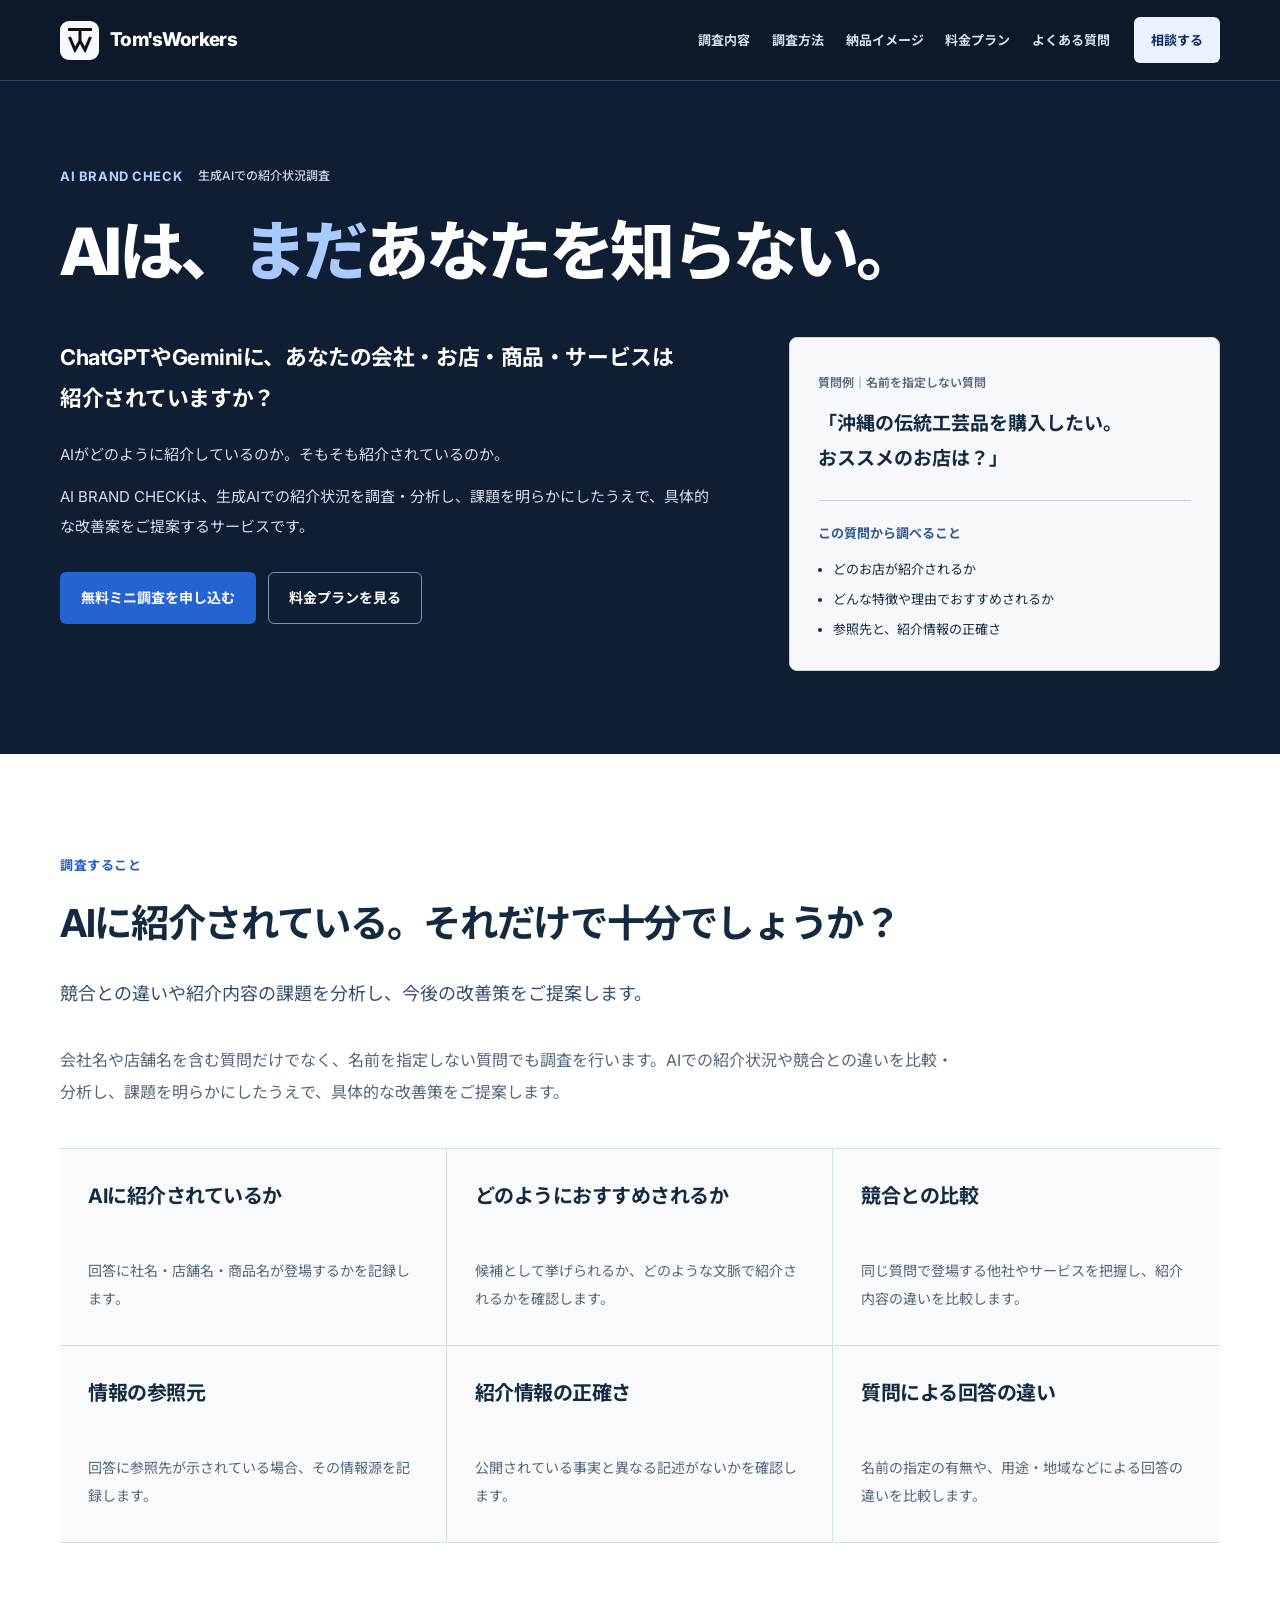
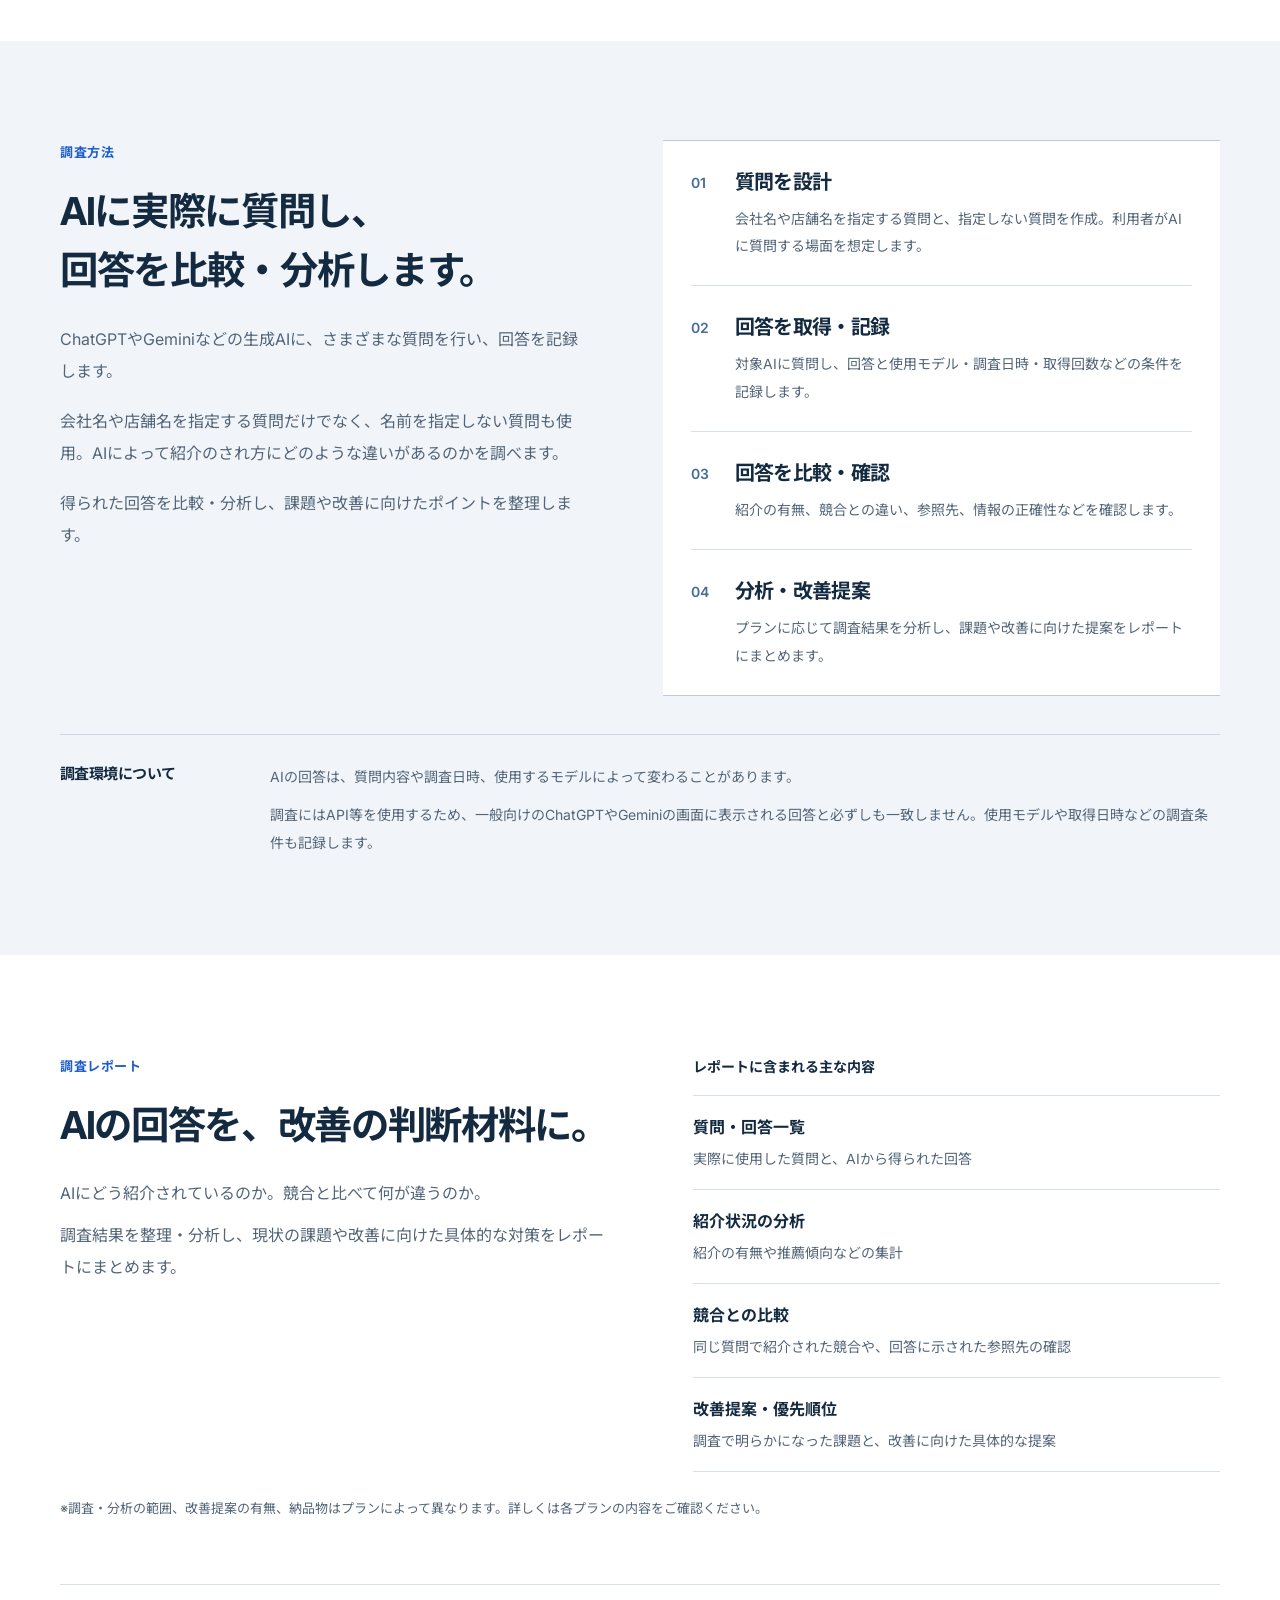
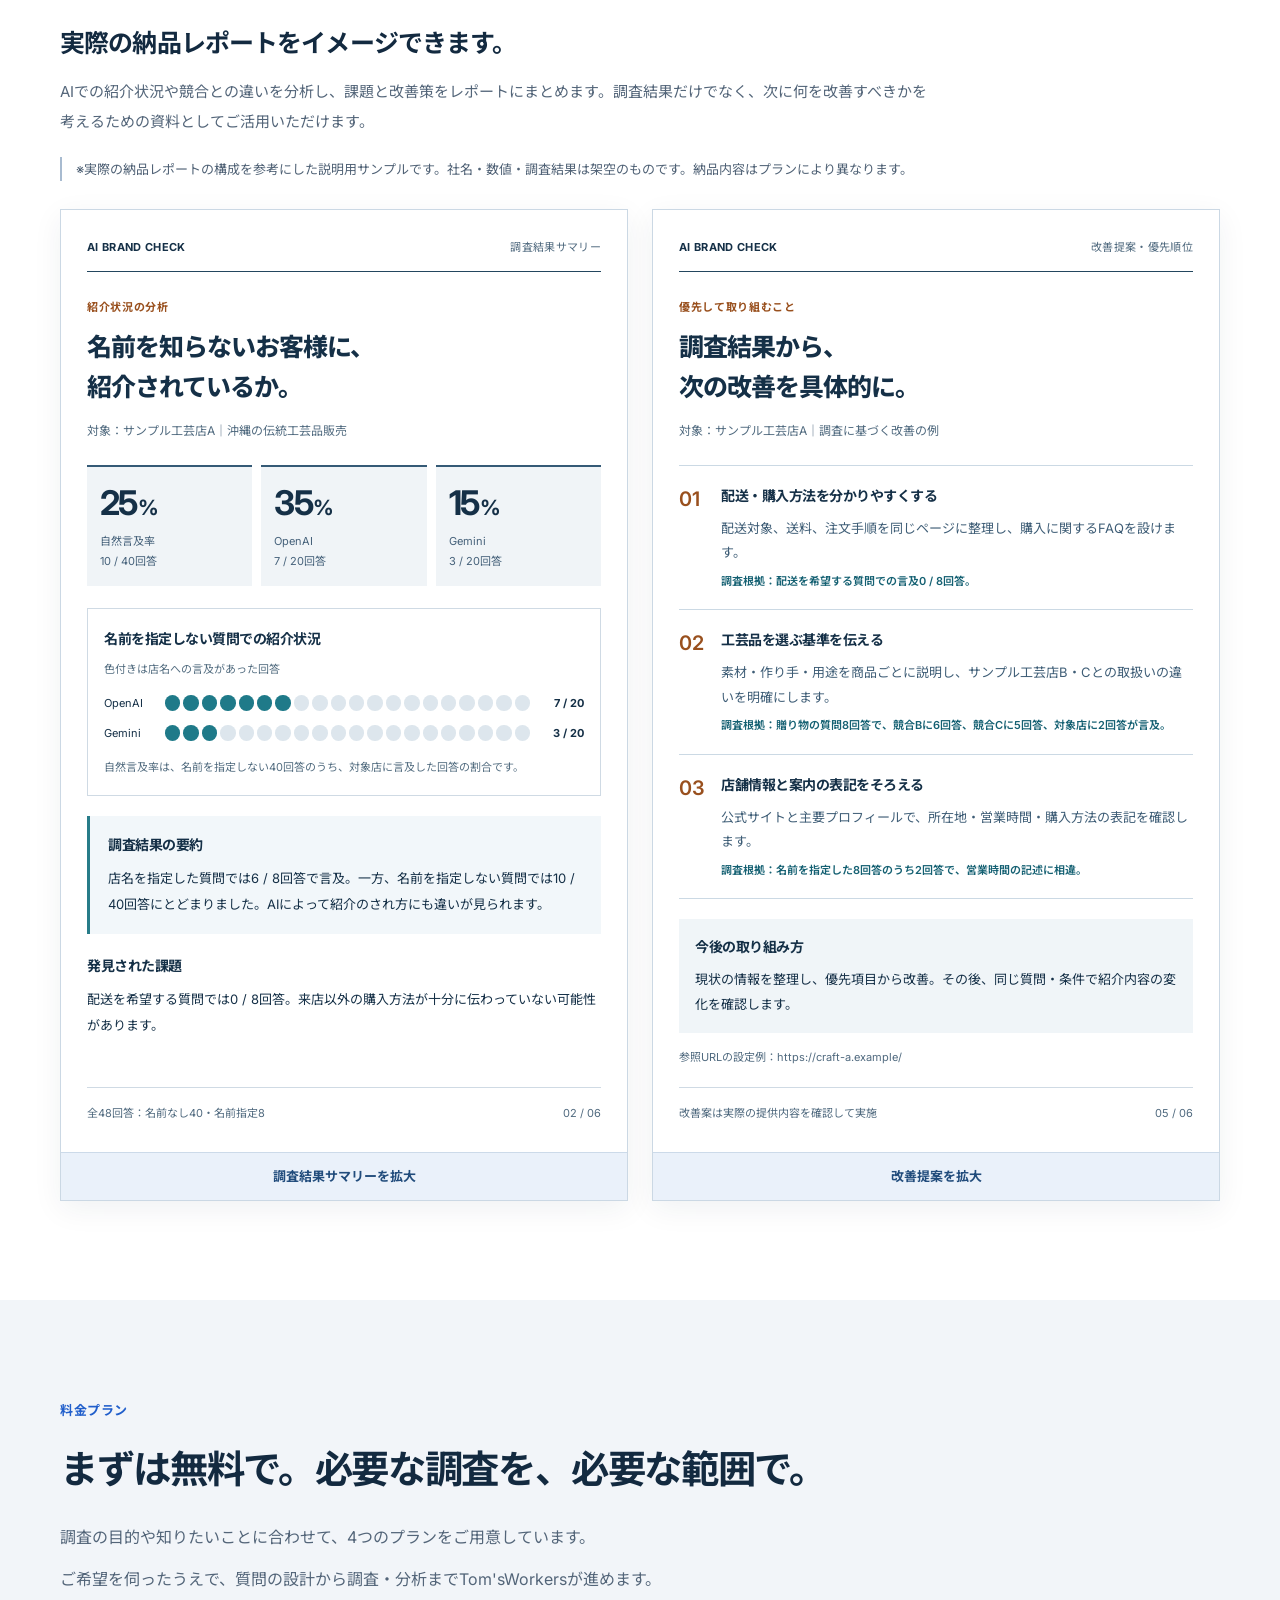
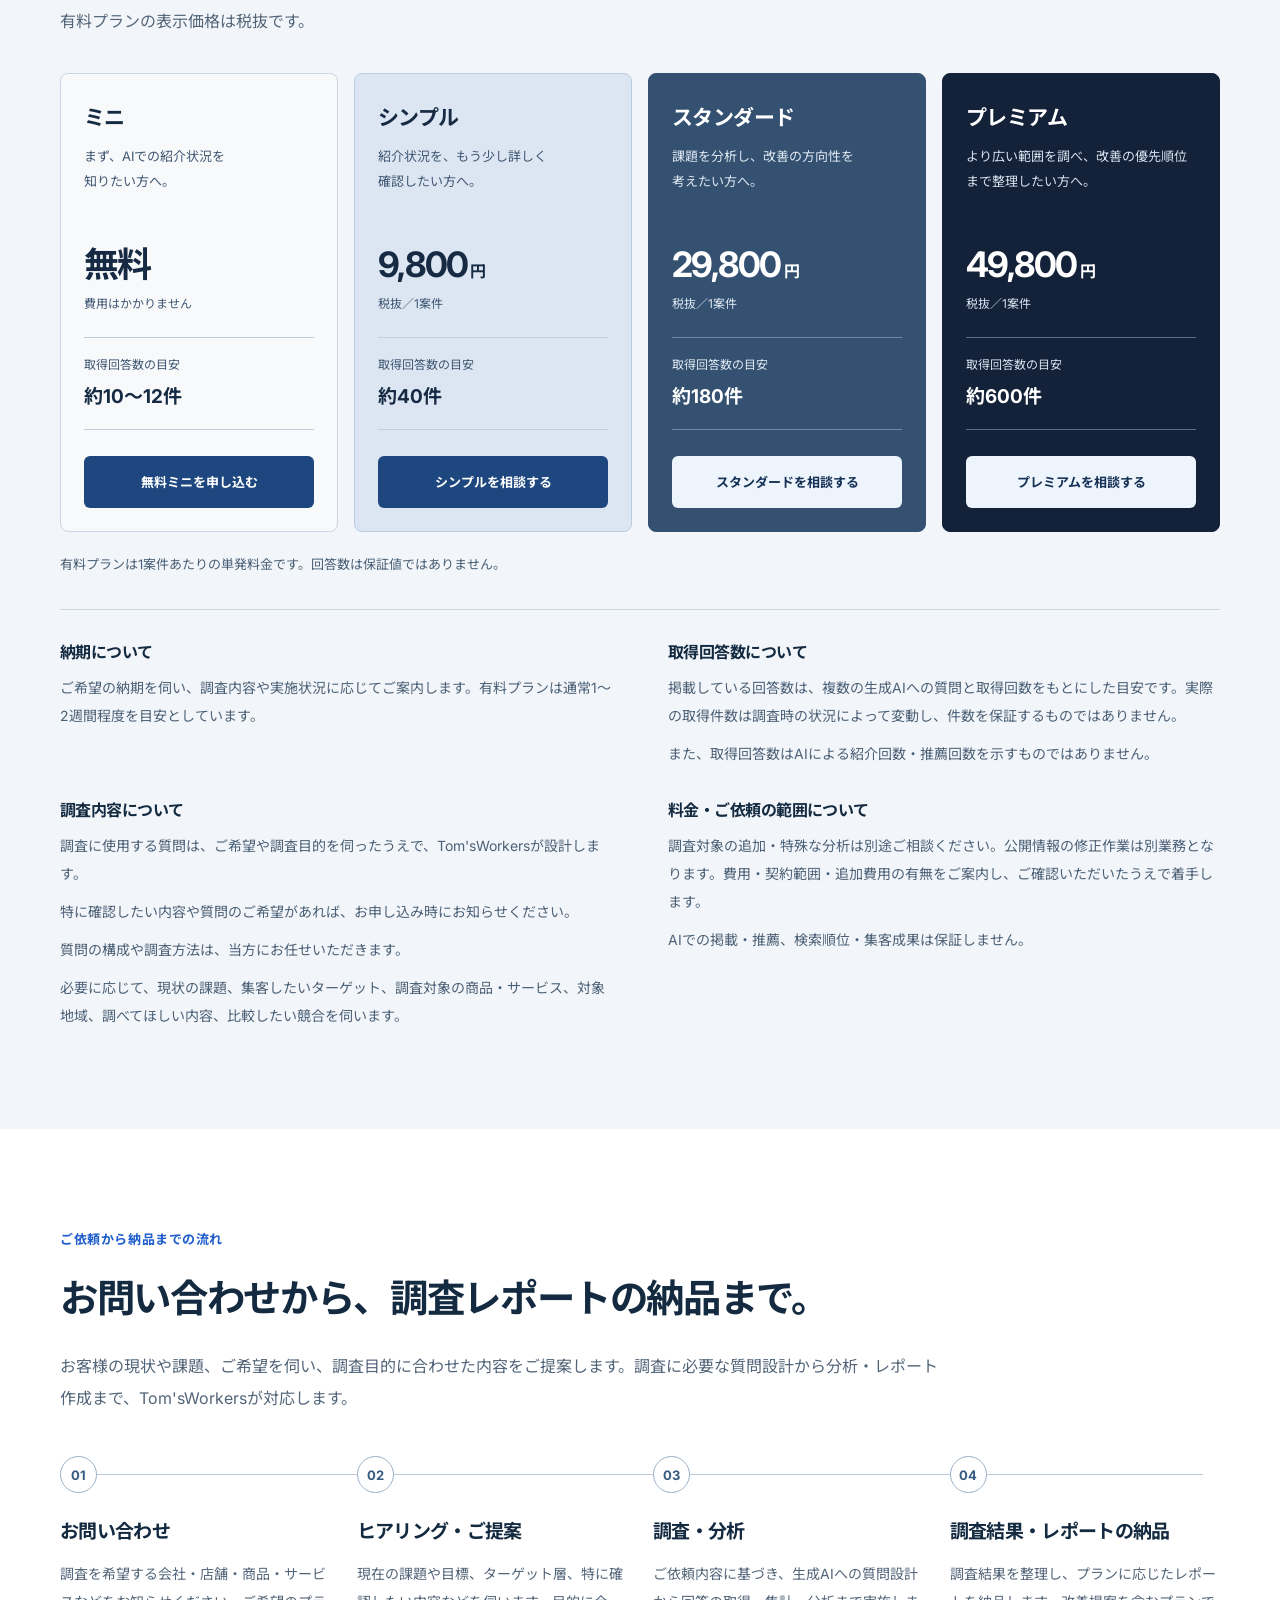
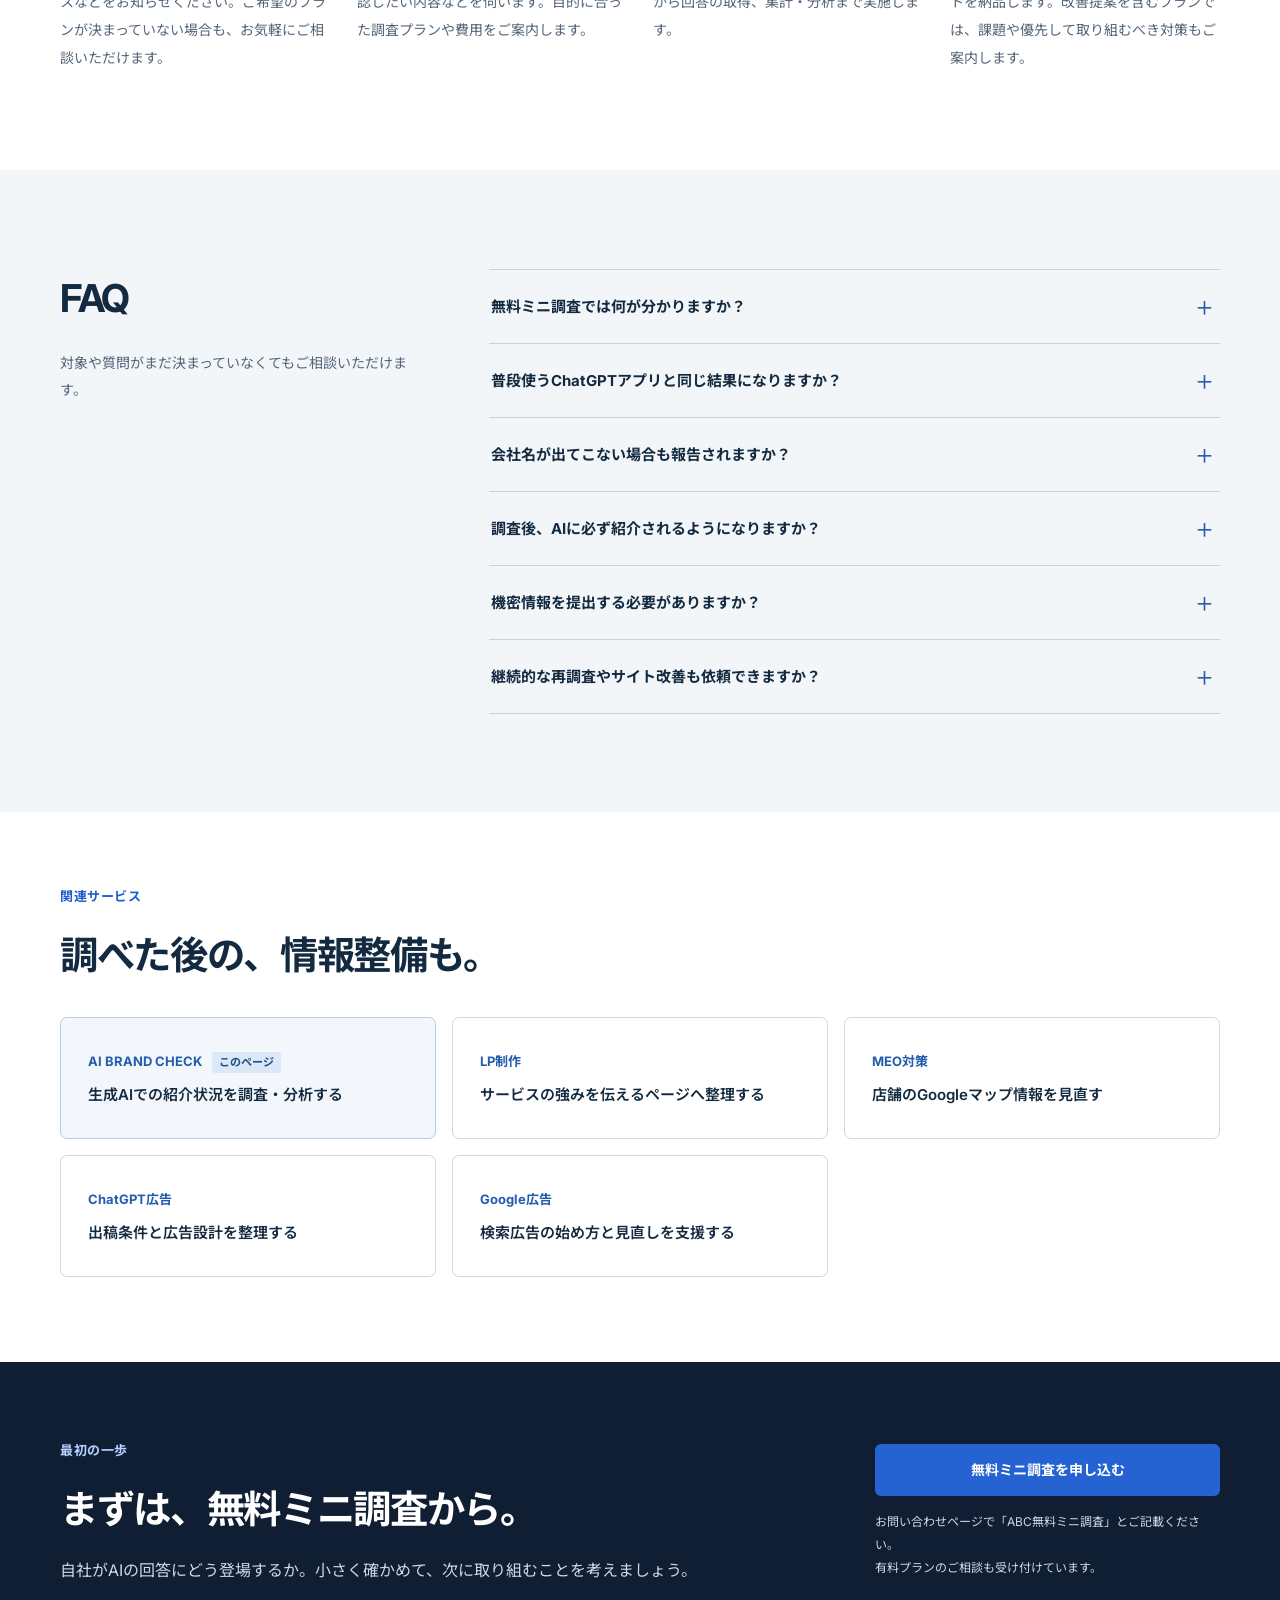
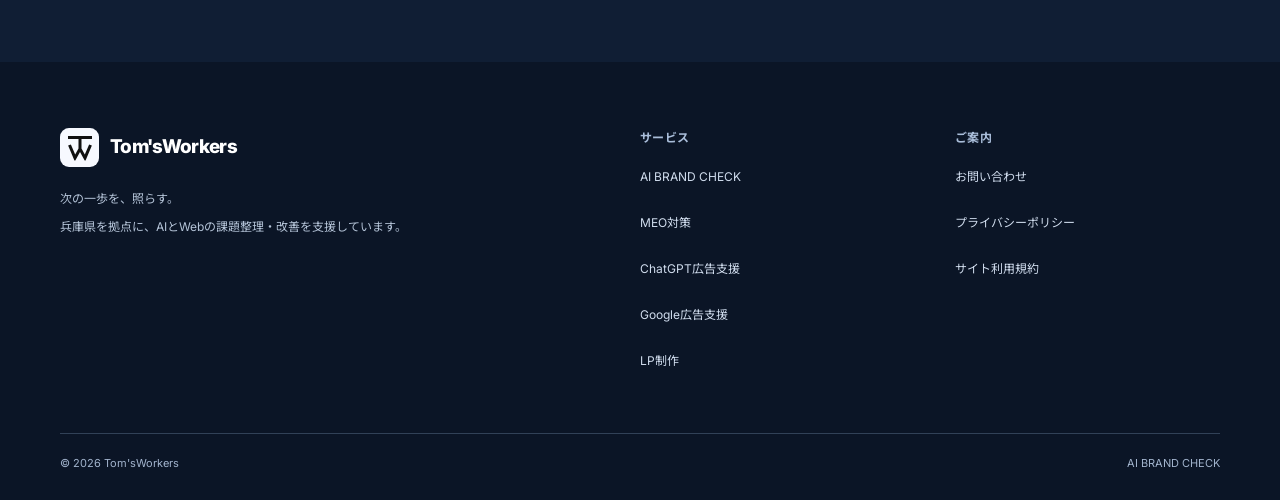
==== commit 2f8bf8fb: "Tom'sWorkers 6LP final update 2026-11-03" ====
--- a/abc/index.html
+++ b/abc/index.html
@@ -3,94 +3,314 @@
 <head>
   <meta charset="utf-8">
   <meta name="viewport" content="width=device-width, initial-scale=1">
-  <meta name="theme-color" content="#1D1748">
-  <title>AI BRAND CHECK｜ChatGPT・Geminiでの自社紹介状況を調査｜Tom'sWorkers</title>
-  <meta name="description" content="ChatGPTやGeminiの回答から、自社ブランドの言及、推薦傾向、競合、引用元、誤情報を調査。AI検索対策の最初の一歩を支援します。">
+  <meta name="theme-color" content="#0b1120">
+  <meta name="description" content="AI BRAND CHECKは、ChatGPTやGeminiでの紹介状況を調査・分析するサービス。競合との違いや情報の正確さを確認し、プランに応じて改善策をご提案します。無料ミニから4つの料金プランとレポートサンプルをご案内。">
+  <title>AI BRAND CHECK｜ChatGPT・Geminiの紹介状況を調査・分析｜Tom'sWorkers</title>
   <link rel="canonical" href="https://tomsworkers.com/abc/">
+  <link rel="icon" href="../favicon.svg" type="image/svg+xml">
   <meta property="og:type" content="website">
   <meta property="og:locale" content="ja_JP">
   <meta property="og:site_name" content="Tom'sWorkers">
-  <meta property="og:title" content="AI BRAND CHECK｜ChatGPT・Geminiでの自社紹介状況を調査">
-  <meta property="og:description" content="AIの回答に自社がどう紹介されているかを調査し、改善の優先順位を整理します。">
+  <meta property="og:title" content="AI BRAND CHECK｜AIでの紹介状況を調査・分析">
+  <meta property="og:description" content="AI BRAND CHECKは、ChatGPTやGeminiでの紹介状況を調査・分析するサービス。競合との違いや情報の正確さを確認し、プランに応じて改善策をご提案します。無料ミニから4つの料金プランとレポートサンプルをご案内。">
   <meta property="og:url" content="https://tomsworkers.com/abc/">
   <meta property="og:image" content="https://tomsworkers.com/assets/images/abc-og.png">
   <meta property="og:image:width" content="1200">
   <meta property="og:image:height" content="630">
   <meta name="twitter:card" content="summary_large_image">
-  <link rel="icon" href="../favicon.svg" type="image/svg+xml">
   <link rel="preconnect" href="https://fonts.googleapis.com">
   <link rel="preconnect" href="https://fonts.gstatic.com" crossorigin>
-  <link href="https://fonts.googleapis.com/css2?family=Inter:wght@400;500;600;700;800;900&amp;family=Noto+Sans+JP:wght@400;500;600;700;800;900&amp;display=swap" rel="stylesheet">
-  <link rel="stylesheet" href="../assets/css/tw-abc-v2.css">
-  <!-- Google tag (gtag.js) -->
+  <link href="https://fonts.googleapis.com/css2?family=Inter:wght@400;500;600;700;800&amp;family=Noto+Sans+JP:wght@400;500;600;700;800&amp;display=swap" rel="stylesheet">
+  <link rel="stylesheet" href="../assets/css/tw-abc-v3.css">
+  <script type="application/ld+json">
+{
+  "@context": "https://schema.org",
+  "@graph": [
+    {
+      "@type": "Organization",
+      "@id": "https://tomsworkers.com/#organization",
+      "name": "Tom'sWorkers",
+      "url": "https://tomsworkers.com/",
+      "logo": "https://tomsworkers.com/assets/brand/tomsworkers-symbol.svg",
+      "areaServed": {
+        "@type": "Country",
+        "name": "日本"
+      }
+    },
+    {
+      "@type": "WebSite",
+      "@id": "https://tomsworkers.com/#website",
+      "name": "Tom'sWorkers",
+      "url": "https://tomsworkers.com/",
+      "publisher": {
+        "@id": "https://tomsworkers.com/#organization"
+      },
+      "inLanguage": "ja"
+    },
+    {
+      "@type": "WebPage",
+      "@id": "https://tomsworkers.com/abc/#webpage",
+      "name": "AI BRAND CHECK｜ChatGPT・Geminiの紹介状況を調査・分析",
+      "url": "https://tomsworkers.com/abc/",
+      "isPartOf": {
+        "@id": "https://tomsworkers.com/#website"
+      },
+      "about": {
+        "@id": "https://tomsworkers.com/abc/#service"
+      },
+      "inLanguage": "ja"
+    },
+    {
+      "@type": "Service",
+      "@id": "https://tomsworkers.com/abc/#service",
+      "name": "AI BRAND CHECK",
+      "serviceType": "生成AIでの紹介状況・競合・参照元・情報の正確さの調査・分析",
+      "description": "ChatGPTやGeminiでの紹介状況と競合との違いを調査・分析し、プランに応じて改善策を提案するサービス。AIでの掲載・推薦、検索順位・集客成果は保証しません。",
+      "provider": {
+        "@id": "https://tomsworkers.com/#organization"
+      },
+      "areaServed": {
+        "@type": "Country",
+        "name": "日本"
+      },
+      "url": "https://tomsworkers.com/abc/",
+      "offers": [
+        {
+          "@type": "Offer",
+          "name": "ミニ",
+          "price": "0",
+          "priceCurrency": "JPY",
+          "url": "https://tomsworkers.com/contact/?service=abc&plan=mini",
+          "description": "まず、AIでの紹介状況を知りたい方へ。無料。取得回答数の目安約10〜12件。件数は保証しません。"
+        },
+        {
+          "@type": "Offer",
+          "name": "シンプル",
+          "price": "9800",
+          "priceCurrency": "JPY",
+          "url": "https://tomsworkers.com/contact/?service=abc&plan=simple",
+          "description": "紹介状況を、もう少し詳しく確認したい方へ。1案件あたり税抜9,800円の単発料金。取得回答数の目安約40件。件数は保証しません。",
+          "priceSpecification": {
+            "@type": "UnitPriceSpecification",
+            "price": "9800",
+            "priceCurrency": "JPY",
+            "valueAddedTaxIncluded": false
+          }
+        },
+        {
+          "@type": "Offer",
+          "name": "スタンダード",
+          "price": "29800",
+          "priceCurrency": "JPY",
+          "url": "https://tomsworkers.com/contact/?service=abc&plan=standard",
+          "description": "課題を分析し、改善の方向性を考えたい方へ。1案件あたり税抜29,800円の単発料金。取得回答数の目安約180件。件数は保証しません。",
+          "priceSpecification": {
+            "@type": "UnitPriceSpecification",
+            "price": "29800",
+            "priceCurrency": "JPY",
+            "valueAddedTaxIncluded": false
+          }
+        },
+        {
+          "@type": "Offer",
+          "name": "プレミアム",
+          "price": "49800",
+          "priceCurrency": "JPY",
+          "url": "https://tomsworkers.com/contact/?service=abc&plan=premium",
+          "description": "より広い範囲を調べ、改善の優先順位まで整理したい方へ。1案件あたり税抜49,800円の単発料金。取得回答数の目安約600件。件数は保証しません。",
+          "priceSpecification": {
+            "@type": "UnitPriceSpecification",
+            "price": "49800",
+            "priceCurrency": "JPY",
+            "valueAddedTaxIncluded": false
+          }
+        }
+      ]
+    },
+    {
+      "@type": "BreadcrumbList",
+      "itemListElement": [
+        {
+          "@type": "ListItem",
+          "position": 1,
+          "name": "ホーム",
+          "item": "https://tomsworkers.com/"
+        },
+        {
+          "@type": "ListItem",
+          "position": 2,
+          "name": "AI BRAND CHECK",
+          "item": "https://tomsworkers.com/abc/"
+        }
+      ]
+    },
+    {
+      "@type": "FAQPage",
+      "@id": "https://tomsworkers.com/abc/#faq",
+      "mainEntity": [
+        {
+          "@type": "Question",
+          "name": "無料ミニ調査では何が分かりますか？",
+          "acceptedAnswer": {
+            "@type": "Answer",
+            "text": "ChatGPT系・Gemini系から約10〜12件を目安に回答を取得し、自社がどのように登場するかを簡潔にお伝えします。取得件数を保証するものではありません。詳しい分析・改善提案の範囲はプランによって異なります。"
+          }
+        },
+        {
+          "@type": "Question",
+          "name": "普段使うChatGPTアプリと同じ結果になりますか？",
+          "acceptedAnswer": {
+            "@type": "Answer",
+            "text": "必ずしも一致しません。調査はAPI等の調査用環境で実施し、モデル・日時・設定によって回答が変わります。利用条件は納品資料に記録します。"
+          }
+        },
+        {
+          "@type": "Question",
+          "name": "会社名が出てこない場合も報告されますか？",
+          "acceptedAnswer": {
+            "@type": "Answer",
+            "text": "はい。紹介されなかった質問も結果として記録します。調査結果を都合よく選別して紹介することはしません。"
+          }
+        },
+        {
+          "@type": "Question",
+          "name": "調査後、AIに必ず紹介されるようになりますか？",
+          "acceptedAnswer": {
+            "@type": "Answer",
+            "text": "保証できません。AIの回答はサービス提供者が直接制御できるものではなく、調査は現状把握と改善検討のためのものです。"
+          }
+        },
+        {
+          "@type": "Question",
+          "name": "機密情報を提出する必要がありますか？",
+          "acceptedAnswer": {
+            "@type": "Answer",
+            "text": "公開情報を中心に調査を設計します。非公開情報や個人情報を、承諾なくAIへの質問に入力しません。情報の取り扱いは事前に確認します。"
+          }
+        },
+        {
+          "@type": "Question",
+          "name": "継続的な再調査やサイト改善も依頼できますか？",
+          "acceptedAnswer": {
+            "@type": "Answer",
+            "text": "はい。再調査は対象・期間に応じてご相談ください。Webページの改善など実作業は別サービスまたは追加のお見積りで対応します。"
+          }
+        }
+      ]
+    }
+  ]
+}
+  </script>
+  <!-- GA4: 既存の測定IDを維持。クリック計測は tw-abc-v3.js に一本化。 -->
   <script async src="https://www.googletagmanager.com/gtag/js?id=G-THQMLL2YRE"></script>
-  <script>
-    window.dataLayer = window.dataLayer || [];
-    function gtag(){dataLayer.push(arguments);}
-    gtag('js', new Date());
-    gtag('config', 'G-THQMLL2YRE');
-  </script>
-  <script defer src="../assets/js/tw-lp.js"></script>
-  <script defer src="../assets/js/tw-abc-v2.js"></script>
+  <script>window.dataLayer=window.dataLayer||[];function gtag(){dataLayer.push(arguments)}gtag('js',new Date());gtag('config','G-THQMLL2YRE');</script>
+  <script defer src="../assets/js/tw-abc-v3.js"></script>
 </head>
-<body class="abc-redesign" data-service="abc">
-  <a class="skip-link" href="#main">本文に移動</a>
-  <header class="site-header">
-    <div class="shell header-inner">
-      <a class="brand tw-wordmark" href="/" aria-label="Tom'sWorkers 公式サイトへ"><span class="brand-mark" aria-hidden="true"></span><span class="brand-name">Tom'sWorkers</span></a>
-      <nav class="header-nav" aria-label="メインナビゲーション">
-        <a href="#services">サービス概要</a><a href="#research">調査内容</a><a href="#method">調査方法</a><a href="#sample">サンプル</a><a href="#faq">FAQ</a>
-      </nav>
-      <div class="header-tools">
-        <a class="header-contact" href="mailto:info@tomsworkers.com?subject=%E3%80%90AI%20BRAND%20CHECK%E3%80%91%E8%AA%BF%E6%9F%BB%E7%9B%B8%E8%AB%87" data-track="1" data-placement="header">お問い合わせ</a>
-        <details class="mobile-menu"><summary aria-label="メニューを開く">MENU <span aria-hidden="true">☰</span></summary>
-          <nav aria-label="モバイルナビゲーション"><a href="#services">サービス概要</a><a href="#research">調査内容</a><a href="#method">調査方法</a><a href="#sample">サンプル</a><a href="#faq">FAQ</a><a href="/">公式サイト</a></nav>
-        </details>
+<body class="tw-abc-v3" data-service="abc">
+<a class="skip-link" href="#main">本文へ移動</a>
+<header class="site-header" id="page-top">
+  <div class="wrap header-inner">
+    <a class="brand" href="/" aria-label="Tom'sWorkers トップページ"><span class="brand-symbol"><img src="../assets/brand/tomsworkers-symbol.svg" alt="" width="34" height="34"></span><span>Tom'sWorkers</span></a>
+    <nav class="desktop-nav" aria-label="ページ内メニュー"><a href="#what">調査内容</a><a href="#method">調査方法</a><a href="#sample">納品イメージ</a><a href="#pricing">料金プラン</a><a href="#faq">よくある質問</a></nav>
+    <a class="header-cta" href="/contact/" data-track="cta" data-placement="header">相談する</a>
+    <details class="mobile-menu"><summary aria-label="メニューを開く"><span>メニュー</span><span class="hamburger" aria-hidden="true"></span></summary><nav aria-label="モバイルメニュー"><a href="#what">調査内容</a><a href="#method">調査方法</a><a href="#sample">納品イメージ</a><a href="#pricing">料金プラン</a><a href="#faq">よくある質問</a><a href="/contact/" data-track="cta" data-placement="mobile-menu">相談する</a></nav></details>
+  </div>
+</header>
+<main id="main" tabindex="-1">
+  <section class="hero" aria-labelledby="hero-title">
+    <div class="wrap">
+      <p class="eyebrow eyebrow--light hero-brand">AI BRAND CHECK <span>生成AIでの紹介状況調査</span></p>
+      <h1 id="hero-title"><span class="hero-phrase">AIは、<em>まだ</em></span><wbr><span class="hero-phrase">あなたを知らない。</span></h1>
+      <div class="hero-grid">
+        <div class="hero-copy">
+          <p class="hero-subcatch">ChatGPTやGeminiに、あなたの<span class="phrase-keep">会社</span>・お店・商品・サービスは<span class="phrase-keep">紹介されていますか？</span></p>
+          <div class="hero-lead"><p>AIがどのように紹介しているのか。そもそも紹介されているのか。</p><p>AI BRAND CHECKは、生成AIでの紹介状況を調査・分析し、課題を明らかにしたうえで、具体的な改善案をご提案するサービスです。</p></div>
+          <div class="hero-actions"><a class="button button-primary" href="/contact/?service=abc&amp;plan=mini" data-track="cta" data-placement="hero" data-plan="mini">無料ミニ調査を申し込む</a><a class="button button-outline" href="#pricing">料金プランを見る</a></div>
+        </div>
+        <aside class="hero-panel" aria-label="質問例と、この質問から調べる項目">
+          <div class="panel-query"><small>質問例｜名前を指定しない質問</small><p>「沖縄の伝統工芸品を購入したい。<span class="phrase-keep">おススメのお店は？</span>」</p></div>
+          <div class="panel-result"><p class="panel-result-head">この質問から調べること</p><ul><li>どのお店が紹介されるか</li><li>どんな特徴や理由でおすすめされるか</li><li>参照先と、紹介情報の正確さ</li></ul></div>
+        </aside>
       </div>
     </div>
-  </header>
-  <main id="main" tabindex="-1">
-<section class="hero" id="top" aria-labelledby="abc-hero-title">
-  <div class="hero-orbit hero-orbit-a" aria-hidden="true"></div><div class="hero-orbit hero-orbit-b" aria-hidden="true"></div>
-  <div class="shell hero-grid">
-    <div class="hero-copy">
-      <p class="hero-kicker"><span class="live-dot" aria-hidden="true"></span> AI BRAND CHECK <span class="hero-kicker-divider">/</span> 生成AIでの紹介状況調査</p>
-      <h1 id="abc-hero-title">あなたの会社は、<br><span class="hero-highlight">AIにどう紹介</span><br>されていますか？</h1>
-      <p class="hero-lead">ChatGPTやGeminiに質問したとき、自社が紹介されるか、競合とどう並ぶか、古い情報が含まれていないかを調べます。結果をまとめ、Webサイトなどで見直す情報を整理します。</p>
-      <div class="hero-actions"><a class="button button-lime" href="mailto:info@tomsworkers.com?subject=%E3%80%90AI%20BRAND%20CHECK%E3%80%91%E8%AA%BF%E6%9F%BB%E7%9B%B8%E8%AB%87" data-track="1" data-placement="hero">AIでの紹介状況を相談する</a><a class="button button-outline" href="#research">調査項目・サンプルを見る</a></div>
-      <p class="hero-note">AI回答の調査サービスです。広告出稿による表示や推薦を保証するものではありません。</p>
-      <div class="hero-bottomline" aria-label="調査で確認する観点の例"><span>言及</span><i aria-hidden="true"></i><span>競合</span><i aria-hidden="true"></i><span>正確性</span></div>
-    </div>
-    <div class="hero-visual" aria-label="架空の質問でAI回答の調査項目を示す図。実際の調査結果ではありません。">
-      <div class="visual-topbar"><span class="visual-brand"><span class="visual-logo">ABC</span> 回答チェック</span><span class="visual-badge">架空の例</span></div>
-      <div class="visual-question"><span class="visual-overline">01 / 質問</span><p>「地域のお土産を探すなら、どんな店がある？」</p></div>
-      <div class="visual-connect" aria-hidden="true"><span></span><i></i><span></span></div>
-      <div class="visual-answer"><div class="visual-answer-head"><span>02 / AIの回答</span><span class="answer-chip">例</span></div><div class="answer-line long" aria-hidden="true"></div><div class="answer-line mid" aria-hidden="true"></div><div class="answer-entity"><span class="entity-icon" aria-hidden="true">店</span><span>サンプル商店（架空）</span></div><div class="answer-line short" aria-hidden="true"></div></div>
-      <div class="visual-signals" aria-hidden="true"><div><span class="signal-symbol signal-mention">◎</span><strong>言及</strong></div><div><span class="signal-symbol signal-compare">◇</span><strong>競合</strong></div><div><span class="signal-symbol signal-accuracy">✓</span><strong>正確性</strong></div></div>
-      <p class="visual-caption">架空の質問を使った説明図です。実際のAI回答や調査結果ではありません。</p>
-    </div>
+  </section>
+  <section class="section section-intro" id="what" aria-labelledby="what-title">
+    <div class="wrap">
+      <div class="section-heading"><p class="eyebrow">調査すること</p><h2 id="what-title"><span class="phrase-keep">AIに紹介されている。</span><span class="phrase-keep">それだけで</span><span class="phrase-keep">十分でしょうか？</span></h2><p class="section-summary">競合との違いや紹介内容の課題を分析し、今後の改善策をご提案します。</p></div>
+      <p class="scope-intro">会社名や店舗名を含む質問だけでなく、名前を指定しない質問でも調査を行います。AIでの紹介状況や競合との違いを比較・分析し、課題を明らかにしたうえで、具体的な改善策をご提案します。</p>
+      <div class="feature-grid"><article class="feature"><h3>AIに紹介されているか</h3><p>回答に社名・店舗名・商品名が登場するかを記録します。</p></article><article class="feature"><h3><span class="phrase-keep">どのように</span><span class="phrase-keep">おすすめされるか</span></h3><p>候補として挙げられるか、どのような文脈で紹介されるかを確認します。</p></article><article class="feature"><h3>競合との比較</h3><p>同じ質問で登場する他社やサービスを把握し、紹介内容の違いを比較します。</p></article><article class="feature"><h3>情報の参照元</h3><p>回答に参照先が示されている場合、その情報源を記録します。</p></article><article class="feature"><h3>紹介情報の正確さ</h3><p>公開されている事実と異なる記述がないかを確認します。</p></article><article class="feature"><h3>質問による回答の違い</h3><p>名前の指定の有無や、用途・地域などによる回答の違いを比較します。</p></article></div>
+    </div>
+  </section>
+  <section class="section section-method" id="method" aria-labelledby="method-title">
+    <div class="wrap method-grid">
+      <div class="method-copy"><p class="eyebrow">調査方法</p><h2 id="method-title">AIに実際に質問し、<span class="phrase-keep">回答を</span><span class="phrase-keep">比較・分析します。</span></h2>
+        <p>ChatGPTやGeminiなどの生成AIに、さまざまな質問を行い、回答を記録します。</p>
+        <p>会社名や店舗名を指定する質問だけでなく、名前を指定しない質問も使用。AIによって紹介のされ方にどのような違いがあるのかを調べます。</p>
+        <p>得られた回答を比較・分析し、課題や改善に向けたポイントを整理します。</p>
+      </div>
+      <ol class="step-list" aria-label="Tom'sWorkersが行う4つの調査工程"><li><span class="step-number">01</span><div><h3>質問を設計</h3><p>会社名や店舗名を指定する質問と、指定しない質問を作成。利用者がAIに質問する場面を想定します。</p></div></li><li><span class="step-number">02</span><div><h3>回答を取得・記録</h3><p>対象AIに質問し、回答と使用モデル・調査日時・取得回数などの条件を記録します。</p></div></li><li><span class="step-number">03</span><div><h3>回答を比較・確認</h3><p>紹介の有無、競合との違い、参照先、情報の正確性などを確認します。</p></div></li><li><span class="step-number">04</span><div><h3>分析・改善提案</h3><p>プランに応じて調査結果を分析し、課題や改善に向けた提案をレポートにまとめます。</p></div></li></ol>
+      <div class="method-note"><h3>調査環境について</h3><div><p>AIの回答は、質問内容や調査日時、使用するモデルによって変わることがあります。</p><p>調査にはAPI等を使用するため、一般向けのChatGPTやGeminiの画面に表示される回答と必ずしも一致しません。使用モデルや取得日時などの調査条件も記録します。</p></div></div>
+    </div>
+  </section>
+  <section class="section section-sample" id="sample" aria-labelledby="sample-title">
+    <div class="wrap">
+      <div class="report-intro"><div class="section-heading"><p class="eyebrow">調査レポート</p><h2 id="sample-title">AIの回答を、<span class="phrase-keep">改善の判断材料に。</span></h2><p>AIにどう紹介されているのか。競合と比べて何が違うのか。</p><p>調査結果を整理・分析し、現状の課題や改善に向けた具体的な対策をレポートにまとめます。</p></div><div><p class="deliverables-label">レポートに含まれる主な内容</p><dl class="report-contents"><div><dt>質問・回答一覧</dt><dd>実際に使用した質問と、AIから得られた回答</dd></div><div><dt>紹介状況の分析</dt><dd>紹介の有無や推薦傾向などの集計</dd></div><div><dt>競合との比較</dt><dd>同じ質問で紹介された競合や、回答に示された参照先の確認</dd></div><div><dt>改善提案・優先順位</dt><dd>調査で明らかになった課題と、改善に向けた具体的な提案</dd></div></dl></div></div>
+      <p class="note scope-note">※調査・分析の範囲、改善提案の有無、納品物はプランによって異なります。詳しくは各プランの内容をご確認ください。</p>
+      <div class="sample-showcase"><div class="sample-heading"><h3>実際の納品レポートをイメージできます。</h3><p>AIでの紹介状況や競合との違いを分析し、課題と改善策をレポートにまとめます。調査結果だけでなく、次に何を改善すべきかを考えるための資料としてご活用いただけます。</p></div>
+        <p class="sample-disclaimer" id="sample-disclaimer">※実際の納品レポートの構成を参考にした説明用サンプルです。社名・数値・調査結果は架空のものです。納品内容はプランにより異なります。</p>
+        <div class="report-previews" aria-describedby="sample-disclaimer"><div class="sample-sheet"><article class="report-page report-summary" data-report="summary">
+  <div class="report-masthead"><strong>AI BRAND CHECK</strong><span>調査結果サマリー</span></div>
+  <p class="report-kicker">紹介状況の分析</p><h3>名前を知らないお客様に、<br>紹介されているか。</h3>
+  <p class="report-context">対象：サンプル工芸店A｜沖縄の伝統工芸品販売</p>
+  <div class="report-kpis"><div><strong>25<span>%</span></strong><span>自然言及率</span><small>10 / 40回答</small></div><div><strong>35<span>%</span></strong><span>OpenAI</span><small>7 / 20回答</small></div><div><strong>15<span>%</span></strong><span>Gemini</span><small>3 / 20回答</small></div></div>
+  <div class="report-chart"><h4>名前を指定しない質問での紹介状況</h4><p class="chart-legend">色付きは店名への言及があった回答</p>
+    <div class="chart-row"><span>OpenAI</span><div class="answer-dots" aria-hidden="true"><i class="is-mentioned"></i><i class="is-mentioned"></i><i class="is-mentioned"></i><i class="is-mentioned"></i><i class="is-mentioned"></i><i class="is-mentioned"></i><i class="is-mentioned"></i><i></i><i></i><i></i><i></i><i></i><i></i><i></i><i></i><i></i><i></i><i></i><i></i><i></i></div><strong>7 / 20</strong></div>
+    <div class="chart-row"><span>Gemini</span><div class="answer-dots" aria-hidden="true"><i class="is-mentioned"></i><i class="is-mentioned"></i><i class="is-mentioned"></i><i></i><i></i><i></i><i></i><i></i><i></i><i></i><i></i><i></i><i></i><i></i><i></i><i></i><i></i><i></i><i></i><i></i></div><strong>3 / 20</strong></div>
+    <p class="chart-note">自然言及率は、名前を指定しない40回答のうち、対象店に言及した回答の割合です。</p>
   </div>
-  <div class="hero-footline" aria-hidden="true"><span>AI回答の紹介状況を調査</span><span>質問から改善の検討へ</span><span>6つの調査項目</span></div>
-</section>
-<section class="section section--problems" id="problems"><div class="shell problems-layout"><div class="section-heading section-intro"><div class="eyebrow">Challenges</div><h2><span class="phrase-nowrap">AIでの紹介状況を</span><wbr><span class="phrase-nowrap">知っていますか？</span></h2><p>検索だけでなく、AIに直接相談して候補を探す場面もあります。まずは自社がどのように扱われているかを確認することが出発点です。</p></div><div class="problems-grid"><article class="card problem-card"><span aria-hidden="true" class="problem-number">01</span><h3>自社が紹介されるか不明</h3><p>関連する質問で、自社が言及されるかを確認できていない。</p></article><article class="card problem-card"><span aria-hidden="true" class="problem-number">02</span><h3>競合との違いがつかめない</h3><p>どの候補が、どんな文脈で紹介されるのかが見えにくい。</p></article><article class="card problem-card"><span aria-hidden="true" class="problem-number">03</span><h3>情報が古くなっている</h3><p>営業時間やサービス内容など、回答の正確性が気になる。</p></article><article class="card problem-card"><span aria-hidden="true" class="problem-number">04</span><h3>改善する順番を決められない</h3><p>サイトや公開情報のどこから確認するべきか判断しにくい。</p></article></div></div></section>
-<section class="section section--value" id="services"><div class="shell value-layout"><div class="value-copy"><div class="eyebrow">What We Do</div><h2><span class="phrase-nowrap service-name">AI BRAND CHECK</span><wbr>とは</h2><p>AI BRAND CHECKは、ChatGPTやGeminiの回答に自社がどう登場するかを、質問や調査条件をそろえて確認するサービスです。Webサイトや公開情報を見直すための参考資料として活用できます。</p><p><strong>調査と改善は別の工程。</strong>現状把握とレポートをもとに、公開Web情報の改善箇所を整理します。AI回答内の順位や掲載を保証するものではありません。</p><div aria-label="サービスの位置づけ" class="value-facts"><span>現状把握</span><i aria-hidden="true"></i><span>比較・確認</span><i aria-hidden="true"></i><span>改善の検討</span></div></div><div aria-hidden="true" class="value-visual"><div class="value-visual-top"><span>調査の流れ</span><span>ABC</span></div><div class="value-visual-stage"><span class="stage-no">01</span><strong>AIの回答を記録</strong><div class="stage-bars"><i></i><i></i><i></i></div></div><div class="value-arrow">↓</div><div class="value-visual-stage"><span class="stage-no">02</span><strong>見え方を整理</strong><div class="stage-bars"><i></i><i></i><i></i></div></div><div class="value-arrow">↓</div><div class="value-visual-stage"><span class="stage-no">03</span><strong>改善候補を確認</strong><div class="stage-bars"><i></i><i></i><i></i></div></div></div></div></section>
-<section class="section section--research" id="research"><div class="shell"><div class="section-heading"><div class="eyebrow">Research Scope</div><h2>何を調べるのか</h2><p>会社名を入れた質問と、会社名を入れない質問を分けて調べます。どちらの質問で紹介されたかを区別して報告します。</p></div><div class="scope-grid"><article class="scope-card"><span aria-hidden="true" class="scope-icon scope-icon-1"><i></i></span><div class="card-num">01</div><h3>言及</h3><p>回答内に自社名やブランド名が登場するか。</p></article><article class="scope-card"><span aria-hidden="true" class="scope-icon scope-icon-2"><i></i></span><div class="card-num">02</div><h3>推薦傾向</h3><p>候補として紹介されるか、どのような文脈か。</p></article><article class="scope-card"><span aria-hidden="true" class="scope-icon scope-icon-3"><i></i></span><div class="card-num">03</div><h3>質問別表示</h3><p>質問の内容ごとに回答がどう変わるか。</p></article><article class="scope-card"><span aria-hidden="true" class="scope-icon scope-icon-4"><i></i></span><div class="card-num">04</div><h3>競合の出現</h3><p>同じ質問で挙がる他の事業者を確認。</p></article><article class="scope-card"><span aria-hidden="true" class="scope-icon scope-icon-5"><i></i></span><div class="card-num">05</div><h3>引用元</h3><p>回答に示される参照先があれば記録。</p></article><article class="scope-card"><span aria-hidden="true" class="scope-icon scope-icon-6"><i></i></span><div class="card-num">06</div><h3>誤情報</h3><p>確認可能な事実との不一致を点検。</p></article></div></div></section>
-<section class="section section--method" id="method"><div class="shell method-layout"><div class="section-intro method-intro"><div class="eyebrow">Method</div><h2><span class="phrase-nowrap">条件をそろえ、</span><wbr><span class="phrase-nowrap">回答を記録します</span></h2><p>質問を決め、調査用のAI環境で回答を取得し、内容を確認してレポートにまとめます。対象AI・調査回数・期間はお見積り時に確認します。</p></div><ol class="method-steps"><li><span aria-hidden="true" class="method-step-number">01</span><h3>質問を設計</h3><p>発見・比較・指名など、利用者の意図に沿う質問を整理。</p></li><li><span aria-hidden="true" class="method-step-number">02</span><h3>AIの回答を取得</h3><p>使用環境・日時・質問などの条件とともに記録。</p></li><li><span aria-hidden="true" class="method-step-number">03</span><h3>判定と目視監査</h3><p>言及や誤情報の判断を確認し、集計。</p></li><li><span aria-hidden="true" class="method-step-number">04</span><h3>傾向を整理</h3><p>競合や引用元を含めて、見え方を要約。</p></li><li><span aria-hidden="true" class="method-step-number">05</span><h3>改善候補を共有</h3><p>公開情報を確認する優先順位を整理。</p></li></ol><p class="note">APIを通じて取得した回答と、一般向けChatGPT／Geminiアプリに表示される回答は、必ずしも同じ結果にはなりません。回答は時期・条件によって変動します。</p></div></section>
-<section class="section section--sample" id="sample"><div class="shell sample-layout"><div class="section-intro sample-intro"><div class="eyebrow">調査結果の例</div><h2><span class="phrase-nowrap">調査レポートの</span><wbr><span class="phrase-nowrap">サンプル</span></h2><p><strong>架空の質問・企業を使ったサンプル</strong>です。実際のAI回答や調査実績、検索順位ではありません。</p></div><div class="sample-window"><div aria-hidden="true" class="sample-window-head"><span class="window-dots"><i></i><i></i><i></i></span><span>調査レポート</span><span>サンプル表示</span></div><p><strong>質問例：</strong>「地域のお土産を探すなら、どんな店がある？」</p><div class="table-scroll"><table class="data-table"><tbody><tr><th scope="row">対象</th><td>サンプル商店（架空）</td></tr><tr><th scope="row">回答の例</th><td>「地域の商品を扱うお店として、サンプル商店などがあります。」</td></tr><tr><th scope="row">判定イメージ</th><td>自社名への言及：あり／推薦：文脈を確認／情報の正確性：公開情報と照合</td></tr><tr><th scope="row">次の確認</th><td>公開サイトのサービス説明や店舗情報との一致を点検</td></tr></tbody></table></div></div></div></section>
-<section class="section section--deliverables" id="deliverables"><div class="shell"><div class="section-heading"><div class="eyebrow">Deliverables</div><h2>調査でお渡しする情報</h2><p>どこまで詳しく調べるかを目的に合わせて確認し、お渡しする内容を決めます。</p></div><div class="deliver-grid"><article class="deliver-card"><span aria-hidden="true" class="deliver-number">01</span><h3>質問・回答データ</h3><p>どんな質問で、どの回答が得られたかの記録。</p></article><article class="deliver-card"><span aria-hidden="true" class="deliver-number">02</span><h3>集計・サマリー</h3><p>言及や競合の出現、正確性などの傾向。</p></article><article class="deliver-card"><span aria-hidden="true" class="deliver-number">03</span><h3>改善の検討材料</h3><p>サイトや外部公開情報の点検優先順位。</p></article></div><p class="note">詳細な回答一覧、集計表、レポート、改善提案の組み合わせは、ご依頼内容・プランによって異なります。</p></div></section>
-<section class="section section--pricing" id="pricing"><div class="shell estimate-layout"><div class="section-intro estimate-copy"><div class="eyebrow">Plans &amp; Estimate</div><h2>必要な範囲から、お見積りします</h2><p>調査するAI、質問数、取得回数、集計方法、納品形式を伺い、必要な範囲と費用をお見積りします。</p></div><a class="button button-dark" data-placement="pricing" data-track="1" href="mailto:info@tomsworkers.com?subject=%E3%80%90AI%20BRAND%20CHECK%E3%80%91%E8%AA%BF%E6%9F%BB%E7%9B%B8%E8%AB%87">調査内容と見積りを相談する</a><aside aria-label="料金のご案内" class="estimate-aside"><span class="estimate-aside-label">ESTIMATE</span><strong>個別見積り</strong><span aria-hidden="true" class="estimate-aside-line"></span><p>対象・質問数・取得条件・納品内容を確認してお見積りします。</p></aside></div></section>
-<section class="section section--flow" id="flow"><div class="shell"><div class="section-heading"><div class="eyebrow">Process</div><h2>ご相談から納品まで</h2></div><ol class="flow-steps"><li><span aria-hidden="true" class="flow-number">01</span><h3>ご相談</h3><p>確認したい商品・地域・競合などを伺います。</p></li><li><span aria-hidden="true" class="flow-number">02</span><h3>対象と条件を確定</h3><p>質問設計・調査環境・納品物を確認。</p></li><li><span aria-hidden="true" class="flow-number">03</span><h3>お見積り・ご承認</h3><p>条件と費用をご確認いただいてから着手。</p></li><li><span aria-hidden="true" class="flow-number">04</span><h3>調査・確認</h3><p>複数回答を収集し、結果を監査します。</p></li><li><span aria-hidden="true" class="flow-number">05</span><h3>納品・ご説明</h3><p>結果と改善候補を整理して共有します。</p></li></ol></div></section>
-<section class="section section--faq" id="faq"><div class="shell faq-layout"><div class="section-intro faq-intro"><div class="eyebrow">FAQ</div><h2>よくあるご質問</h2></div><div class="faq-list"><details><summary><span aria-hidden="true" class="faq-index">01</span>ChatGPTのアプリで自分が見た結果と同じになりますか？</summary><p>同一とは限りません。利用するモデル・取得方法・時期や設定によって回答が変わるため、調査環境と条件を明示します。</p></details><details><summary><span aria-hidden="true" class="faq-index">02</span>AIに必ず紹介されるようになりますか？</summary><p>掲載・順位・推薦は保証できません。まず現状を調べ、改善を検討するための材料を提供します。</p></details><details><summary><span aria-hidden="true" class="faq-index">03</span>競合を指定していなくても調べられますか？</summary><p>はい。質問に登場した他社を記録する方法があります。調査の対象範囲は事前に相談して決めます。</p></details><details><summary><span aria-hidden="true" class="faq-index">04</span>社外に出せない情報も必要ですか？</summary><p>公開情報を中心に調査設計します。機密情報や個人情報を無断で調査質問へ入力することはしません。提供情報の扱いは事前に確認します。</p></details><details><summary><span aria-hidden="true" class="faq-index">05</span>時間を置いて再調査できますか？</summary><p>ご相談可能です。比較可能な条件や追加費用の有無を事前に確認してご案内します。</p></details></div></div></section>
-<section class="section section--related" id="related"><div class="shell"><div class="section-heading"><div class="eyebrow">Related Services</div><h2>調査の先に、情報の整備も</h2></div><div class="related-grid"><article class="related-card related-lp"><span aria-hidden="true" class="related-icon">LP</span><h3>LP制作</h3><p>調査で見えてきたサービス情報を、伝わるページに整理するために。</p><p><a href="/lp/">LP制作について見る</a></p></article><article class="related-card related-meo"><span aria-hidden="true" class="related-icon">◎</span><h3>MEO対策</h3><p>店舗の営業時間・カテゴリ・写真など、Googleマップ上の情報も整えるために。</p><p><a href="/meo/">MEO対策について見る</a></p></article></div></div></section>
-<section class="section section--contact" id="contact"><div class="shell contact-layout"><div class="eyebrow">Next Step</div><h2>AIでの紹介状況を<br>確認しませんか？</h2><p>どんな質問で自社を調べたいか、まだ決まっていない段階でもご相談いただけます。</p><div class="actions"><a class="button button-lime" data-placement="footer" data-track="1" href="mailto:info@tomsworkers.com?subject=%E3%80%90AI%20BRAND%20CHECK%E3%80%91%E8%AA%BF%E6%9F%BB%E7%9B%B8%E8%AB%87">AIでの紹介状況を相談する</a></div><p>お問い合わせ先：<a href="mailto:info@tomsworkers.com?subject=%E3%80%90AI%20BRAND%20CHECK%E3%80%91%E8%AA%BF%E6%9F%BB%E7%9B%B8%E8%AB%87">info@tomsworkers.com</a></p></div></section>
+  <div class="report-findings"><h4>調査結果の要約</h4><p>店名を指定した質問では6 / 8回答で言及。一方、名前を指定しない質問では10 / 40回答にとどまりました。AIによって紹介のされ方にも違いが見られます。</p></div>
+  <div class="report-issue"><h4>発見された課題</h4><p>配送を希望する質問では0 / 8回答。来店以外の購入方法が十分に伝わっていない可能性があります。</p></div>
+  <div class="report-footer"><span>全48回答：名前なし40・名前指定8</span><span>02 / 06</span></div>
+</article><button type="button" class="button report-open-button" data-open-report="summary" aria-haspopup="dialog" aria-controls="report-dialog" hidden>調査結果サマリーを拡大</button></div><div class="sample-sheet"><article class="report-page report-proposal" data-report="proposal">
+  <div class="report-masthead"><strong>AI BRAND CHECK</strong><span>改善提案・優先順位</span></div>
+  <p class="report-kicker">優先して取り組むこと</p><h3>調査結果から、<br>次の改善を具体的に。</h3>
+  <p class="report-context">対象：サンプル工芸店A｜調査に基づく改善の例</p>
+  <ol class="report-actions">
+    <li><span>01</span><div><h4>配送・購入方法を<span class="phrase-keep">分かりやすくする</span></h4><p>配送対象、送料、注文手順を同じページに整理し、購入に関するFAQを設けます。</p><p class="report-evidence">調査根拠：配送を希望する質問での言及0 / 8回答。</p></div></li>
+    <li><span>02</span><div><h4>工芸品を選ぶ基準を伝える</h4><p>素材・作り手・用途を商品ごとに説明し、サンプル工芸店B・Cとの取扱いの違いを明確にします。</p><p class="report-evidence">調査根拠：贈り物の質問8回答で、競合Bに6回答、競合Cに5回答、対象店に2回答が言及。</p></div></li>
+    <li><span>03</span><div><h4>店舗情報と案内の表記をそろえる</h4><p>公式サイトと主要プロフィールで、所在地・営業時間・購入方法の表記を確認します。</p><p class="report-evidence">調査根拠：名前を指定した8回答のうち2回答で、営業時間の記述に相違。</p></div></li>
+  </ol>
+  <div class="report-roadmap"><h4>今後の取り組み方</h4><p>現状の情報を整理し、優先項目から改善。その後、同じ質問・条件で紹介内容の変化を確認します。</p></div>
+  <p class="report-reference">参照URLの設定例：<span>https://craft-a.example/</span></p>
+  <div class="report-footer"><span>改善案は実際の提供内容を確認して実施</span><span>05 / 06</span></div>
+</article><button type="button" class="button report-open-button" data-open-report="proposal" aria-haspopup="dialog" aria-controls="report-dialog" hidden>改善提案を拡大</button></div></div>
+      </div>
+    </div>
+  </section>
+  <section class="section section-pricing" id="pricing" aria-labelledby="pricing-title"><div class="wrap">
+    <div class="section-heading"><p class="eyebrow">料金プラン</p><h2 id="pricing-title">まずは無料で。必要な<span class="phrase-keep">調査を、</span>必要な範囲で。</h2><p>調査の目的や知りたいことに合わせて、4つのプランをご用意しています。</p><p>ご希望を伺ったうえで、質問の設計から調査・分析までTom'sWorkersが進めます。</p><p>有料プランの表示価格は税抜です。</p></div>
+    <div class="pricing-grid"><article class="price-card plan-mini"><div class="price-card-top"><h3 class="plan-name">ミニ</h3><p class="plan-sub">まず、AIでの紹介状況を<span class="phrase-keep">知りたい方へ。</span></p><div class="price"><strong>無料</strong><small>費用はかかりません</small></div></div><dl><div><dt>取得回答数の目安</dt><dd>約10〜12件</dd></div></dl><a class="button button-card" href="/contact/?service=abc&amp;plan=mini" data-track="cta" data-placement="pricing" data-plan="mini">無料ミニを申し込む</a></article><article class="price-card plan-simple"><div class="price-card-top"><h3 class="plan-name">シンプル</h3><p class="plan-sub">紹介状況を、もう少し詳しく<span class="phrase-keep">確認したい方へ。</span></p><div class="price"><strong>9,800<span>円</span></strong><small>税抜／1案件</small></div></div><dl><div><dt>取得回答数の目安</dt><dd>約40件</dd></div></dl><a class="button button-card" href="/contact/?service=abc&amp;plan=simple" data-track="cta" data-placement="pricing" data-plan="simple">シンプルを相談する</a></article><article class="price-card plan-standard"><div class="price-card-top"><h3 class="plan-name">スタンダード</h3><p class="plan-sub">課題を分析し、改善の方向性を<span class="phrase-keep">考えたい方へ。</span></p><div class="price"><strong>29,800<span>円</span></strong><small>税抜／1案件</small></div></div><dl><div><dt>取得回答数の目安</dt><dd>約180件</dd></div></dl><a class="button button-card" href="/contact/?service=abc&amp;plan=standard" data-track="cta" data-placement="pricing" data-plan="standard">スタンダードを相談する</a></article><article class="price-card plan-premium"><div class="price-card-top"><h3 class="plan-name">プレミアム</h3><p class="plan-sub">より広い範囲を調べ、改善の優先順位まで<span class="phrase-keep">整理したい方へ。</span></p><div class="price"><strong>49,800<span>円</span></strong><small>税抜／1案件</small></div></div><dl><div><dt>取得回答数の目安</dt><dd>約600件</dd></div></dl><a class="button button-card" href="/contact/?service=abc&amp;plan=premium" data-track="cta" data-placement="pricing" data-plan="premium">プレミアムを相談する</a></article></div>
+    <p class="pricing-unit">有料プランは1案件あたりの単発料金です。回答数は保証値ではありません。</p>
+    <div class="pricing-footnotes">
+      <div><h3>納期について</h3><p>ご希望の納期を伺い、調査内容や実施状況に応じてご案内します。有料プランは通常1〜2週間程度を目安としています。</p></div>
+      <div><h3>取得回答数について</h3><p>掲載している回答数は、複数の生成AIへの質問と取得回数をもとにした目安です。実際の取得件数は調査時の状況によって変動し、件数を保証するものではありません。</p><p>また、取得回答数はAIによる紹介回数・推薦回数を示すものではありません。</p></div>
+      <div><h3>調査内容について</h3><p>調査に使用する質問は、ご希望や調査目的を伺ったうえで、Tom'sWorkersが設計します。</p><p>特に確認したい内容や質問のご希望があれば、お申し込み時にお知らせください。</p><p>質問の構成や調査方法は、当方にお任せいただきます。</p><p>必要に応じて、現状の課題、集客したいターゲット、調査対象の商品・サービス、対象地域、調べてほしい内容、比較したい競合を伺います。</p></div>
+      <div><h3>料金・ご依頼の範囲について</h3><p>調査対象の追加・特殊な分析は別途ご相談ください。公開情報の修正作業は別業務となります。費用・契約範囲・追加費用の有無をご案内し、ご確認いただいたうえで着手します。</p><p>AIでの掲載・推薦、検索順位・集客成果は保証しません。</p></div>
+    </div>
+  </div></section>
+  <section class="section section-flow" id="flow" aria-labelledby="flow-title"><div class="wrap"><div class="section-heading"><p class="eyebrow">ご依頼から納品までの流れ</p><h2 id="flow-title">お問い合わせから、<span class="phrase-keep">調査レポート</span>の納品まで。</h2><p>お客様の現状や課題、ご希望を伺い、調査目的に合わせた内容をご提案します。調査に必要な質問設計から分析・レポート作成まで、Tom'sWorkersが対応します。</p></div><ol class="flow-grid"><li><span class="flow-number">01</span><div><h3>お問い合わせ</h3><p>調査を希望する会社・店舗・商品・サービスなどをお知らせください。ご希望のプランが決まっていない場合も、お気軽にご相談いただけます。</p></div></li><li><span class="flow-number">02</span><div><h3>ヒアリング・ご提案</h3><p>現在の課題や目標、ターゲット層、特に確認したい内容などを伺います。目的に合った調査プランや費用をご案内します。</p></div></li><li><span class="flow-number">03</span><div><h3>調査・分析</h3><p>ご依頼内容に基づき、生成AIへの質問設計から回答の取得、集計・分析まで実施します。</p></div></li><li><span class="flow-number">04</span><div><h3>調査結果・レポートの納品</h3><p>調査結果を整理し、プランに応じたレポートを納品します。改善提案を含むプランでは、課題や優先して取り組むべき対策もご案内します。</p></div></li></ol></div></section>
+  <section class="section section-faq" id="faq" aria-labelledby="faq-title"><div class="wrap faq-grid"><div><h2 id="faq-title">FAQ</h2><p>対象や質問がまだ決まっていなくてもご相談いただけます。</p></div><div class="faq-list">
+    <details><summary>無料ミニ調査では何が分かりますか？</summary><div class="faq-answer"><p>ChatGPT系・Gemini系から約10〜12件を目安に回答を取得し、自社がどのように登場するかを簡潔にお伝えします。取得件数を保証するものではありません。詳しい分析・改善提案の範囲はプランによって異なります。</p></div></details>
+    <details><summary>普段使うChatGPTアプリと同じ結果になりますか？</summary><div class="faq-answer"><p>必ずしも一致しません。調査はAPI等の調査用環境で実施し、モデル・日時・設定によって回答が変わります。利用条件は納品資料に記録します。</p></div></details>
+    <details><summary>会社名が出てこない<span class="phrase-keep">場合も</span>報告されますか？</summary><div class="faq-answer"><p>はい。紹介されなかった質問も結果として記録します。調査結果を都合よく選別して紹介することはしません。</p></div></details>
+    <details><summary>調査後、AIに必ず<span class="phrase-keep">紹介される</span>ようになりますか？</summary><div class="faq-answer"><p>保証できません。AIの回答はサービス提供者が直接制御できるものではなく、調査は現状把握と改善検討のためのものです。</p></div></details>
+    <details><summary>機密情報を提出する必要がありますか？</summary><div class="faq-answer"><p>公開情報を中心に調査を設計します。非公開情報や個人情報を、承諾なくAIへの質問に入力しません。情報の取り扱いは事前に確認します。</p></div></details>
+    <details><summary>継続的な再調査や<span class="phrase-keep">サイト改善</span>も依頼できますか？</summary><div class="faq-answer"><p>はい。再調査は対象・期間に応じてご相談ください。Webページの改善など実作業は別サービスまたは追加のお見積りで対応します。</p></div></details>
+  </div></div></section>
+  <section class="section section-related" aria-labelledby="related-title"><div class="wrap"><div class="section-heading"><p class="eyebrow">関連サービス</p><h2 id="related-title">調べた後の、情報整備も。</h2></div><div class="related-grid"><div class="related-link related-current" aria-current="page"><span>AI BRAND CHECK <small class="related-current-tag">このページ</small></span><strong>生成AIでの紹介状況を調査・分析する</strong></div><a class="related-link" href="/lp/" data-track="crosslink" data-placement="related"><span>LP制作</span><strong>サービスの強みを伝えるページへ整理する</strong></a><a class="related-link" href="/meo/" data-track="crosslink" data-placement="related"><span>MEO対策</span><strong>店舗のGoogleマップ情報を見直す</strong></a><a class="related-link" href="/chatgpt-ads/" data-track="crosslink" data-placement="related"><span>ChatGPT広告</span><strong>出稿条件と広告設計を整理する</strong></a><a class="related-link" href="/google-ads/" data-track="crosslink" data-placement="related"><span>Google広告</span><strong>検索広告の始め方と見直しを支援する</strong></a></div></div></section>
+  <section class="section section-cta" aria-labelledby="cta-title"><div class="wrap cta-grid"><div><p class="eyebrow eyebrow--light">最初の一歩</p><h2 id="cta-title">まずは、無料<span class="phrase-keep">ミニ調査</span>から。</h2><p>自社がAIの回答にどう登場するか。小さく確かめて、次に取り組むことを考えましょう。</p></div><div class="cta-side"><a class="button button-primary" href="/contact/?service=abc&amp;plan=mini" data-track="cta" data-placement="footer" data-plan="mini">無料ミニ調査を申し込む</a><p>お問い合わせページで「ABC無料ミニ調査」とご記載ください。<br>有料プランのご相談も受け付けています。</p></div></div></section>
 </main>
-<footer class="site-footer">
-  <div class="shell footer-grid">
-    <div class="footer-brand"><a class="brand tw-wordmark" href="/" aria-label="Tom'sWorkers 公式サイトへ"><span class="brand-mark" aria-hidden="true"></span><span class="brand-name">Tom'sWorkers</span></a><p>次の一歩を、照らす。</p><p>AI・Web関連サービスの企画・運営</p></div>
-    <nav class="footer-nav" aria-label="フッターナビゲーション"><span>SERVICES</span><a href="/abc/">AI BRAND CHECK</a><a href="/meo/">MEO対策</a><a href="/chatgpt-ads/">ChatGPT広告支援</a><a href="/google-ads/">Google広告支援</a><a href="/lp/">LP制作</a></nav>
-    <nav class="footer-nav" aria-label="会社情報とポリシー"><span>INFORMATION</span><a href="/">公式サイト</a><a href="/contact/">お問い合わせ</a><a href="/privacy/">プライバシー</a><a href="/terms/">サイト利用規約</a></nav>
-  </div>
-  <div class="shell footer-bottom"><span>© 2026 Tom'sWorkers</span><span>ONE BRAND, FIVE EXPRESSIONS</span></div>
-</footer>
+<dialog class="report-dialog" id="report-dialog" aria-labelledby="report-dialog-title"><div class="dialog-frame"><div class="dialog-tools"><h2 id="report-dialog-title">レポートサンプル</h2><button type="button" class="button dialog-close" autofocus>閉じる</button></div><div class="dialog-report-body"></div></div></dialog>
+<footer class="site-footer"><div class="wrap footer-grid"><div class="footer-about"><a class="brand" href="/" aria-label="Tom'sWorkers トップページ"><span class="brand-symbol"><img src="../assets/brand/tomsworkers-symbol.svg" alt="" width="34" height="34"></span><span>Tom'sWorkers</span></a><p>次の一歩を、照らす。</p><p>兵庫県を拠点に、AIとWebの課題整理・改善を支援しています。</p></div><nav aria-label="サービス一覧"><h2>サービス</h2><a href="/abc/">AI BRAND CHECK</a><a href="/meo/">MEO対策</a><a href="/chatgpt-ads/">ChatGPT広告支援</a><a href="/google-ads/">Google広告支援</a><a href="/lp/">LP制作</a></nav><nav aria-label="サイト情報"><h2>ご案内</h2><a href="/contact/">お問い合わせ</a><a href="/privacy/">プライバシーポリシー</a><a href="/terms/">サイト利用規約</a></nav></div><div class="wrap footer-bottom"><span>© 2026 Tom'sWorkers</span><span>AI BRAND CHECK</span></div></footer>
 </body>
 </html>
--- a/assets/css/tw-abc-v3.css
+++ b/assets/css/tw-abc-v3.css
@@ -0,0 +1,314 @@
+@charset "UTF-8";
+/* AI BRAND CHECK v5: ABC-only styles. Other page stylesheets are unchanged. */
+:root{color-scheme:light}
+html{scroll-behavior:smooth;scroll-padding-top:100px}
+body.tw-abc-v3{--ink:#132a40;--navy:#101e34;--blue:#205ecb;--muted:#536579;--line:#d7e0e9;--paper:#f3f6f9;margin:0;background:#fff;color:var(--ink);font:400 16px/1.9 'Inter','Noto Sans JP',-apple-system,BlinkMacSystemFont,'Segoe UI',sans-serif;-webkit-font-smoothing:antialiased;line-break:strict}
+.tw-abc-v3 *,.tw-abc-v3 *::before,.tw-abc-v3 *::after{box-sizing:border-box}
+.tw-abc-v3 :is(h1,h2,h3,h4,p,ul,ol,dl){margin-top:0}
+.tw-abc-v3 :is(h1,h2,h3,h4){color:inherit;font-weight:700;letter-spacing:-.035em;line-height:1.5;overflow-wrap:anywhere}
+.tw-abc-v3 p{margin-bottom:18px;overflow-wrap:anywhere}
+.tw-abc-v3 a{color:inherit;text-decoration:none}
+.tw-abc-v3 a:hover{text-decoration:none}
+.tw-abc-v3 :is(a,summary,button):focus-visible{outline:3px solid #bd6d15;outline-offset:4px}
+.tw-abc-v3 :is(.hero,.site-header,.section-cta,.site-footer) :is(a,summary):focus-visible,.tw-abc-v3 :is(.plan-standard,.plan-premium) a:focus-visible{outline-color:#ffd58b}
+.tw-abc-v3 button{font:inherit;cursor:pointer}
+.tw-abc-v3 img{display:block;max-width:100%}
+.tw-abc-v3 [hidden]{display:none!important}
+.tw-abc-v3 ::selection{background:#d7e5fa;color:#122a40}
+.tw-abc-v3 .wrap{width:min(1160px,calc(100% - 64px));margin-inline:auto}
+.tw-abc-v3 .skip-link{position:fixed;z-index:1001;left:18px;top:-100px;background:#fff;color:#142d49;padding:12px 20px;border-radius:6px;font-weight:700}
+.tw-abc-v3 .skip-link:focus{top:10px}
+.tw-abc-v3 .site-header{position:sticky;top:0;z-index:100;background:#0d192b;border-bottom:1px solid #314157;color:#f8fbff}
+.tw-abc-v3 .header-inner{display:flex;align-items:center;gap:24px;min-height:80px}
+.tw-abc-v3 .brand{display:inline-flex;align-items:center;gap:11px;flex-shrink:0;font-weight:800;letter-spacing:-.035em;font-size:19px;line-height:1.2;color:#fff}
+.tw-abc-v3 .brand-symbol{width:39px;height:39px;display:grid;place-items:center;border-radius:9px;background:#f7f9ff;flex:none}
+.tw-abc-v3 .brand-symbol img{width:32px;height:32px}
+.tw-abc-v3 .desktop-nav{display:flex;align-items:center;justify-content:flex-end;gap:clamp(12px,1.7vw,26px);margin-left:auto}
+.tw-abc-v3 .desktop-nav a{font-size:13px;font-weight:700;color:#d4deee;white-space:nowrap;transition:color .18s}
+.tw-abc-v3 .desktop-nav a:hover{color:#fff;text-decoration:underline;text-underline-offset:6px}
+.tw-abc-v3 .header-cta{font-size:13px;font-weight:700;padding:11px 17px;background:#eaf1ff;color:#102c65;border-radius:6px;white-space:nowrap;transition:background .18s}
+.tw-abc-v3 .header-cta:hover{background:#cfe0ff}
+.tw-abc-v3 .mobile-menu{display:none;position:relative}
+.tw-abc-v3 .hero{color:#fff;background:#101e34;padding:clamp(64px,6.5vw,96px) 0 clamp(64px,6.5vw,96px)}
+.tw-abc-v3 .eyebrow{font-size:13px;font-weight:700;letter-spacing:.045em;color:#205ecb;margin:0 0 17px}
+.tw-abc-v3 .eyebrow--light{color:#b6d0ff}
+.tw-abc-v3 .hero-brand{display:flex;gap:16px;align-items:center;flex-wrap:wrap}
+.tw-abc-v3 .hero-brand span{letter-spacing:0;color:#c9d5e5;font-weight:500;font-size:12px}
+.tw-abc-v3 .hero h1{font-size:clamp(36px,5.1vw,72px);line-height:1.4;letter-spacing:-.055em;font-weight:800;margin:0 0 40px;text-wrap:pretty}
+.tw-abc-v3 .hero h1 em{font-style:normal;color:#a8caff}
+.tw-abc-v3 .hero-phrase,.tw-abc-v3 .phrase-keep{white-space:nowrap}
+.tw-abc-v3 .hero-grid{display:grid;grid-template-columns:minmax(0,1.3fr) minmax(0,.85fr);gap:clamp(32px,5.5vw,80px);align-items:start}
+.tw-abc-v3 .hero-subcatch{font-size:clamp(19px,1.7vw,23px);line-height:1.85;letter-spacing:-.02em;font-weight:700;margin-bottom:22px}
+.tw-abc-v3 .hero-lead{font-size:15px;line-height:2;color:#d4deed;margin-bottom:30px}
+.tw-abc-v3 .hero-lead p{margin-bottom:12px}
+.tw-abc-v3 .hero-lead p:last-child{margin-bottom:0}
+.tw-abc-v3 .hero-actions{display:flex;gap:12px;flex-wrap:wrap}
+.tw-abc-v3 .button{display:inline-flex;align-items:center;justify-content:center;min-height:52px;padding:13px 20px;border:1px solid transparent;border-radius:6px;font-weight:700;font-size:14px;line-height:1.6;text-align:center;transition:background-color .18s,color .18s,border-color .18s}
+.tw-abc-v3 .button-primary{color:#fff;background:#2563d3}
+.tw-abc-v3 .button-primary:hover{background:#174fb7}
+.tw-abc-v3 .button-outline{border-color:#8292ab;color:#fff;background:transparent}
+.tw-abc-v3 .button-outline:hover{background:#243751;border-color:#c7d8f1}
+.tw-abc-v3 .hero-panel{background:#f6f8fb;color:var(--ink);border:1px solid #cdd8e6;border-radius:8px;padding:28px}
+.tw-abc-v3 .panel-query{padding:0 0 24px}
+.tw-abc-v3 .panel-query small{font-size:12px;font-weight:600;color:#53687f}
+.tw-abc-v3 .panel-query p{margin:9px 0 0;font-weight:700;font-size:19px;line-height:1.85}
+.tw-abc-v3 .panel-result{border-top:1px solid #cbd6e3;padding-top:20px}
+.tw-abc-v3 .panel-result-head{font-size:13px;color:#2f5d90;font-weight:700;margin-bottom:12px}
+.tw-abc-v3 .panel-result ul{margin:0;padding-left:1.15em;display:grid;gap:7px;font-size:13px;line-height:1.8}
+.tw-abc-v3 .section{padding:clamp(72px,7.7vw,112px) 0}
+.tw-abc-v3 .section-heading{max-width:880px;margin-bottom:32px}
+.tw-abc-v3 .section h2{font-size:clamp(28px,3vw,40px);line-height:1.55;margin:0 0 22px;font-weight:700;text-wrap:pretty}
+.tw-abc-v3 .section-heading>p:not(.eyebrow){color:var(--muted);line-height:2;margin-bottom:10px}
+.tw-abc-v3 .section-heading>p:last-child{margin-bottom:0}
+.tw-abc-v3 .section-heading .section-summary{font-size:18px;color:#324e6d!important}
+.tw-abc-v3 .scope-intro{color:var(--muted);max-width:900px;line-height:2;margin-bottom:40px}
+.tw-abc-v3 .feature-grid{display:grid;grid-template-columns:repeat(3,minmax(0,1fr));border-block:1px solid var(--line);background:#f8fafc}
+.tw-abc-v3 .feature{padding:30px 28px 32px;min-width:0}
+.tw-abc-v3 .feature:not(:nth-child(3n)){border-right:1px solid var(--line)}
+.tw-abc-v3 .feature:nth-child(n+4){border-top:1px solid var(--line)}
+.tw-abc-v3 .feature h3{font-size:20px;line-height:1.7;min-height:3.4em;margin:0 0 10px;letter-spacing:-.025em}
+.tw-abc-v3 .feature p{font-size:14px;line-height:2;color:var(--muted);margin:0}
+.tw-abc-v3 .section-method{background:#f1f5f9}
+.tw-abc-v3 .method-grid{display:grid;grid-template-columns:minmax(0,1fr) minmax(0,1.05fr);gap:38px 72px}
+.tw-abc-v3 .method-copy>p:not(.eyebrow){color:var(--muted);line-height:2}
+.tw-abc-v3 .step-list{list-style:none;margin:0;padding:0 28px;background:#fff;border-block:1px solid #b9cbdc}
+.tw-abc-v3 .step-list li{display:grid;grid-template-columns:26px minmax(0,1fr);gap:18px;padding:26px 0}
+.tw-abc-v3 .step-list li+li{border-top:1px solid var(--line)}
+.tw-abc-v3 .step-number{font-size:14px;font-weight:600;color:#456d97;padding-top:3px}
+.tw-abc-v3 .step-list h3{font-size:20px;margin:0 0 8px}
+.tw-abc-v3 .step-list p{font-size:14px;line-height:1.95;color:var(--muted);margin:0}
+.tw-abc-v3 .method-note{grid-column:1/-1;display:grid;grid-template-columns:180px minmax(0,1fr);gap:30px;padding-top:28px;border-top:1px solid #cbd6e2}
+.tw-abc-v3 .method-note h3{font-size:15px;margin-bottom:0}
+.tw-abc-v3 .method-note p{font-size:14px;color:var(--muted);line-height:2;margin-bottom:10px}
+.tw-abc-v3 .method-note p:last-child{margin-bottom:0}
+.tw-abc-v3 .report-intro{display:grid;grid-template-columns:minmax(0,1.05fr) minmax(0,1fr);gap:80px}
+.tw-abc-v3 .report-intro .section-heading{margin-bottom:0}
+.tw-abc-v3 .deliverables-label{font-size:14px;font-weight:700;margin-bottom:14px}
+.tw-abc-v3 .report-contents{margin:0;border-top:1px solid var(--line)}
+.tw-abc-v3 .report-contents>div{padding:16px 0;border-bottom:1px solid var(--line)}
+.tw-abc-v3 .report-contents dt{font-size:16px;font-weight:700;margin-bottom:4px}
+.tw-abc-v3 .report-contents dd{margin:0;font-size:14px;color:var(--muted);line-height:1.9}
+.tw-abc-v3 .note{font-size:13px;line-height:1.9;color:#536579}
+.tw-abc-v3 .scope-note{margin:24px 0 0}
+.tw-abc-v3 .sample-showcase{margin-top:64px;padding-top:40px;border-top:1px solid var(--line)}
+.tw-abc-v3 .sample-heading{max-width:880px;margin-bottom:20px}
+.tw-abc-v3 .sample-heading>h3{font-size:25px;margin-bottom:14px}
+.tw-abc-v3 .sample-heading>p{font-size:15px;color:var(--muted);line-height:2}
+.tw-abc-v3 .sample-disclaimer{font-size:13px;line-height:1.9;color:#4f6175;margin:0 0 28px;border-left:2px solid #a8bbd0;padding-left:14px;max-width:1000px}
+.tw-abc-v3 .report-previews{display:grid;grid-template-columns:repeat(2,minmax(0,1fr));gap:24px;align-items:stretch}
+.tw-abc-v3 .sample-sheet{border:1px solid #cbd8e4;background:#fff;min-width:0;display:flex;flex-direction:column;box-shadow:0 8px 28px #112c4510}
+.tw-abc-v3 .report-page{padding:28px 26px;color:#153047;min-width:0;flex:1;display:flex;flex-direction:column;font-size:13px;line-height:1.9}
+.tw-abc-v3 .report-masthead{display:flex;justify-content:space-between;gap:12px;align-items:center;border-bottom:1px solid #23465e;padding-bottom:14px;margin-bottom:25px;font-size:11px;line-height:1.7;letter-spacing:.03em}
+.tw-abc-v3 .report-masthead strong{font-weight:700;white-space:nowrap}
+.tw-abc-v3 .report-masthead>span{color:#506a7f;text-align:right}
+.tw-abc-v3 .report-kicker{font-size:11px;color:#99501e;font-weight:700;letter-spacing:.06em;margin-bottom:9px}
+.tw-abc-v3 .report-page h3{font-size:25px;line-height:1.6;letter-spacing:-.04em;margin-bottom:13px;font-weight:800}
+.tw-abc-v3 .report-context{font-size:12px;color:#506a7f;margin-bottom:22px}
+.tw-abc-v3 .report-kpis{display:grid;grid-template-columns:repeat(3,minmax(0,1fr));gap:9px;margin-bottom:22px}
+.tw-abc-v3 .report-kpis>div{display:flex;flex-direction:column;padding:16px 13px 14px;background:#f0f4f7;border-top:2px solid #355a76;min-width:0}
+.tw-abc-v3 .report-kpis strong{font-size:34px;line-height:1.2;letter-spacing:-.045em;font-weight:700;margin-bottom:8px}
+.tw-abc-v3 .report-kpis strong>span{font-size:21px;margin-left:1px}
+.tw-abc-v3 .report-kpis div>span{font-size:11px;color:#45617a;line-height:1.7}
+.tw-abc-v3 .report-kpis small{font-size:11px;color:#45617a;line-height:1.8;margin-top:2px}
+.tw-abc-v3 .report-chart{padding:18px 16px;border:1px solid #cfdae4;margin-bottom:20px}
+.tw-abc-v3 .report-page h4{font-size:14px;margin:0 0 8px;line-height:1.7}
+.tw-abc-v3 .chart-legend{font-size:11px;color:#536d80;margin-bottom:13px}
+.tw-abc-v3 .chart-row{display:grid;grid-template-columns:52px minmax(0,1fr) 45px;gap:9px;align-items:center;font-size:11px;margin:9px 0}
+.tw-abc-v3 .chart-row>strong{text-align:right;font-size:11px;white-space:nowrap}
+.tw-abc-v3 .answer-dots{display:grid;grid-template-columns:repeat(20,minmax(0,1fr));gap:3px;min-width:0}
+.tw-abc-v3 .answer-dots i{width:100%;aspect-ratio:1;border-radius:50%;background:#dde6ed}
+.tw-abc-v3 .answer-dots .is-mentioned{background:#1f7a89}
+.tw-abc-v3 .chart-note{font-size:11px;line-height:1.9;color:#536d80;margin:13px 0 0}
+.tw-abc-v3 .report-findings{padding:17px 17px 17px 18px;background:#f2f7fa;border-left:3px solid #287c89;margin-bottom:20px}
+.tw-abc-v3 .report-findings p,.tw-abc-v3 .report-issue p{font-size:13px;margin:0;line-height:2}
+.tw-abc-v3 .report-issue{padding:0 0 20px}
+.tw-abc-v3 .report-footer{display:flex;gap:12px;justify-content:space-between;align-items:end;margin-top:auto;padding-top:16px;border-top:1px solid #cfdae4;color:#506a7f;font-size:11px;line-height:1.8}
+.tw-abc-v3 .report-footer>span:last-child{white-space:nowrap}
+.tw-abc-v3 .report-actions{list-style:none;margin:0 0 20px;padding:0;border-top:1px solid #cbd9e4}
+.tw-abc-v3 .report-actions li{display:grid;grid-template-columns:28px minmax(0,1fr);gap:14px;padding:18px 0;border-bottom:1px solid #cbd9e4}
+.tw-abc-v3 .report-actions li>span{font-size:20px;font-weight:600;color:#99501e;line-height:1.5}
+.tw-abc-v3 .report-actions p{font-size:13px;line-height:1.9;margin:0 0 6px;color:#3e5d76}
+.tw-abc-v3 .report-actions .report-evidence{font-size:11px;line-height:1.85;color:#146072;font-weight:600;margin:0}
+.tw-abc-v3 .report-roadmap{padding:16px;background:#f0f5f8;margin-bottom:14px}
+.tw-abc-v3 .report-roadmap p{font-size:13px;line-height:1.9;margin-bottom:0}
+.tw-abc-v3 .report-reference{font-size:11px;color:#506a7f;margin-bottom:20px}
+.tw-abc-v3 .report-reference span{overflow-wrap:anywhere}
+.tw-abc-v3 .report-open-button{background:#eaf1fa;color:#214c7c;min-height:48px;margin:0;border-radius:0;border-width:1px 0 0;border-color:#ccdae9;width:100%;font-size:13px}
+.tw-abc-v3 .report-open-button:hover{background:#d9e6f6}
+.tw-abc-v3.report-open{overflow:hidden}
+.tw-abc-v3 .report-dialog{padding:0;border:1px solid #b7cadd;border-radius:8px;width:min(850px,calc(100% - 48px));max-height:calc(100dvh - 48px);color:var(--ink);background:#fff;overscroll-behavior:contain}
+.tw-abc-v3 .report-dialog::backdrop{background:#071629c9}
+.tw-abc-v3 .dialog-tools{position:sticky;top:0;z-index:1;background:#eef3f8;border-bottom:1px solid #ccd7e5;display:flex;justify-content:space-between;align-items:center;gap:16px;padding:12px 22px}
+.tw-abc-v3 .dialog-tools h2{font-size:16px;margin:0}
+.tw-abc-v3 .dialog-close{background:#173351;color:#fff;min-height:44px;padding:9px 17px;font-size:13px;flex-shrink:0}
+.tw-abc-v3 .dialog-close:hover{background:#284d73}
+.tw-abc-v3 .dialog-report-body .report-page{padding:36px 42px;font-size:15px}
+.tw-abc-v3 .dialog-report-body .report-page h3{font-size:32px}
+.tw-abc-v3 .dialog-report-body .report-masthead{font-size:12px}
+.tw-abc-v3 .dialog-report-body :is(.report-context,.report-kpis div>span,.report-kpis small,.chart-legend,.chart-note,.report-footer,.report-reference){font-size:13px}
+.tw-abc-v3 .dialog-report-body :is(.report-findings p,.report-issue p,.report-actions p,.report-roadmap p){font-size:15px}
+.tw-abc-v3 .dialog-report-body .report-page h4{font-size:17px}
+.tw-abc-v3 .dialog-report-body .report-evidence{font-size:13px}
+.tw-abc-v3 .dialog-report-body .chart-row{grid-template-columns:70px minmax(0,1fr) 60px;font-size:14px;margin:14px 0}
+.tw-abc-v3 .dialog-report-body .chart-row strong{font-size:14px}
+.tw-abc-v3 .section-pricing{background:#f2f5f9}
+.tw-abc-v3 .pricing-grid{display:grid;grid-template-columns:repeat(4,minmax(0,1fr));gap:16px;align-items:stretch;margin-top:36px}
+.tw-abc-v3 .price-card{display:flex;flex-direction:column;border:1px solid #cbd6e2;border-radius:8px;padding:26px 23px 23px;min-width:0;background:#f8f9fb;color:#162b43}
+.tw-abc-v3 .plan-simple{background:#dce6f2;border-color:#b9cce1}
+.tw-abc-v3 .plan-standard{background:#345171;border-color:#345171;color:#fff;--plan-muted:#e0e9f3;--plan-line:#7389a2}
+.tw-abc-v3 .plan-premium{background:#142239;border-color:#142239;color:#fff;--plan-muted:#d6e1ef;--plan-line:#5b6e89}
+.tw-abc-v3 .price-card .plan-name{font-size:21px;line-height:1.7;font-weight:700;letter-spacing:-.025em;margin:0 0 8px}
+.tw-abc-v3 .plan-sub{font-size:13px;color:var(--plan-muted,#405773);min-height:80px;line-height:1.9;margin-bottom:18px}
+.tw-abc-v3 .price{display:flex;flex-direction:column;justify-content:center;min-height:70px;gap:5px}
+.tw-abc-v3 .price strong{font-size:35px;font-weight:700;letter-spacing:-.05em;line-height:1.3;white-space:nowrap}
+.tw-abc-v3 .price strong span{font-size:16px;letter-spacing:0;margin-left:3px}
+.tw-abc-v3 .price small{font-size:12px;color:var(--plan-muted,#405773)}
+.tw-abc-v3 .price-card dl{margin:22px 0 26px;padding:16px 0;border-block:1px solid var(--plan-line,#bfcddd)}
+.tw-abc-v3 .price-card dt{font-size:12px;line-height:1.8;color:var(--plan-muted,#405773);margin-bottom:5px}
+.tw-abc-v3 .price-card dd{font-size:19px;font-weight:700;margin:0;line-height:1.7}
+.tw-abc-v3 .button-card{background:#1e477f;color:#fff;width:100%;font-size:13px;min-height:52px;padding:12px 9px;margin-top:auto}
+.tw-abc-v3 .button-card:hover{background:#12335f}
+.tw-abc-v3 :is(.plan-standard,.plan-premium) .button-card{background:#eef4fc;color:#163256}
+.tw-abc-v3 :is(.plan-standard,.plan-premium) .button-card:hover{background:#cedff4}
+.tw-abc-v3 .pricing-unit{font-size:13px;color:#495f76;margin:20px 0 32px}
+.tw-abc-v3 .pricing-footnotes{display:grid;grid-template-columns:repeat(2,minmax(0,1fr));gap:30px 56px;padding-top:30px;border-top:1px solid #cbd6e2}
+.tw-abc-v3 .pricing-footnotes h3{font-size:16px;margin:0 0 10px}
+.tw-abc-v3 .pricing-footnotes p{font-size:14px;color:#4c6177;line-height:2;margin:0 0 10px}
+.tw-abc-v3 .pricing-footnotes p:last-child{margin-bottom:0}
+.tw-abc-v3 .flow-grid{display:grid;grid-template-columns:repeat(4,minmax(0,1fr));gap:26px;list-style:none;padding:0;margin:42px 0 0;position:relative}
+.tw-abc-v3 .flow-grid::before{content:'';height:1px;background:#b8c9db;position:absolute;left:17px;right:17px;top:18px}
+.tw-abc-v3 .flow-grid li{position:relative;min-width:0}
+.tw-abc-v3 .flow-number{position:relative;display:grid;place-items:center;width:37px;height:37px;background:#fff;border:1px solid #9bb1c8;border-radius:50%;font-size:13px;font-weight:700;color:#365b82;margin-bottom:22px}
+.tw-abc-v3 .flow-grid h3{font-size:19px;margin:0 0 10px;line-height:1.8}
+.tw-abc-v3 .flow-grid p{font-size:14px;line-height:2;color:var(--muted);margin:0}
+.tw-abc-v3 .section-faq{background:#f3f6f9}
+.tw-abc-v3 .faq-grid{display:grid;grid-template-columns:minmax(0,.65fr) minmax(0,1.35fr);gap:clamp(30px,6vw,85px)}
+.tw-abc-v3 .faq-grid>div:first-child>p{color:var(--muted);font-size:14px}
+.tw-abc-v3 .faq-list{border-top:1px solid #c6d3e0}
+.tw-abc-v3 .faq-list details{border-bottom:1px solid #c6d3e0}
+.tw-abc-v3 .faq-list summary{list-style:none;position:relative;cursor:pointer;padding:23px 44px 23px 2px;font-size:15px;font-weight:700;line-height:1.8}
+.tw-abc-v3 .faq-list summary::-webkit-details-marker{display:none}
+.tw-abc-v3 .faq-list summary::after{content:'＋';position:absolute;right:6px;top:22px;color:#2059ab;font-size:19px;font-weight:500}
+.tw-abc-v3 .faq-list details[open] summary::after{content:'−'}
+.tw-abc-v3 .faq-list summary:hover{color:#174d9d}
+.tw-abc-v3 .faq-answer{padding:0 36px 23px 2px}
+.tw-abc-v3 .faq-answer p{font-size:14px;color:#4c6076;line-height:2;margin:0}
+.tw-abc-v3 .section-related{padding:72px 0 85px}
+.tw-abc-v3 .related-grid{display:grid;grid-template-columns:1fr 1fr;gap:16px}
+.tw-abc-v3 .related-link{display:flex;flex-direction:column;gap:7px;padding:25px 27px;border:1px solid #cbd7e4;border-radius:7px;transition:background .18s,border-color .18s}
+.tw-abc-v3 .related-link:hover{background:#edf3fb;border-color:#93b1d6}
+.tw-abc-v3 .related-link>span{font-size:13px;color:#245cae;font-weight:700}
+.tw-abc-v3 .related-link strong{font-size:15px;line-height:1.8;font-weight:600}
+.tw-abc-v3 .section-cta{background:#101e34;color:#fff;padding:76px 0}
+.tw-abc-v3 .cta-grid{display:grid;grid-template-columns:minmax(0,1fr) auto;align-items:center;gap:42px}
+.tw-abc-v3 .section-cta h2{margin-bottom:14px}
+.tw-abc-v3 .section-cta p:not(.eyebrow){color:#cbd8ea;margin:0;line-height:2}
+.tw-abc-v3 .cta-side{max-width:345px}
+.tw-abc-v3 .cta-side .button{width:100%}
+.tw-abc-v3 .cta-side p{font-size:12px;line-height:1.9!important;margin-top:15px!important}
+.tw-abc-v3 .site-footer{background:#0b1526;color:#e8eef7}
+.tw-abc-v3 .footer-grid{display:grid;grid-template-columns:2fr 1fr 1fr;gap:50px;padding:64px 0 50px}
+.tw-abc-v3 .footer-about p{font-size:12px;color:#b4c3d7;margin:15px 0 0;line-height:1.9}
+.tw-abc-v3 .footer-about p+p{margin-top:5px}
+.tw-abc-v3 .site-footer nav{display:flex;flex-direction:column;align-items:flex-start;gap:11px}
+.tw-abc-v3 .site-footer nav h2{font-size:12px;letter-spacing:.03em;margin:3px 0 6px;color:#a9bdd9}
+.tw-abc-v3 .site-footer nav a{font-size:12px;color:#d0dced;line-height:1.8}
+.tw-abc-v3 .site-footer nav a:hover{color:#fff;text-decoration:underline;text-underline-offset:4px}
+.tw-abc-v3 .footer-bottom{border-top:1px solid #314157;display:flex;justify-content:space-between;gap:10px;padding:19px 0 27px;font-size:11px;color:#a2b4cd}
+@media(max-width:1100px){
+ .tw-abc-v3 .desktop-nav{gap:13px}.tw-abc-v3 .desktop-nav a{font-size:13px}.tw-abc-v3 .header-inner{gap:15px}.tw-abc-v3 .brand{font-size:17px}
+ .tw-abc-v3 .pricing-grid{grid-template-columns:repeat(2,minmax(0,1fr));gap:20px}.tw-abc-v3 .plan-sub{min-height:50px}
+ .tw-abc-v3 .report-previews{grid-template-columns:1fr;gap:28px;max-width:780px;margin-inline:auto}.tw-abc-v3 .report-page{padding:34px}.tw-abc-v3 .report-context{font-size:13px}.tw-abc-v3 .report-page h3{font-size:28px}
+ .tw-abc-v3 .report-intro{gap:42px}.tw-abc-v3 .method-grid{gap:32px 42px}
+}
+@media(max-width:880px){
+ .tw-abc-v3 .desktop-nav,.tw-abc-v3 .header-cta{display:none}.tw-abc-v3 .mobile-menu{display:block;margin-left:auto}
+ .tw-abc-v3 .mobile-menu summary{display:flex;align-items:center;gap:12px;cursor:pointer;list-style:none;font-size:12px;font-weight:700;border:1px solid #7c8fa9;padding:10px 12px;border-radius:6px;min-height:44px}
+ .tw-abc-v3 .mobile-menu summary::-webkit-details-marker{display:none}.tw-abc-v3 .hamburger{display:block;width:18px;height:14px;border-top:2px solid #fff;border-bottom:2px solid #fff;position:relative}.tw-abc-v3 .hamburger::after{content:'';position:absolute;left:0;right:0;top:5px;border-top:2px solid #fff}
+ .tw-abc-v3 .mobile-menu nav{position:absolute;right:0;top:calc(100% + 12px);width:min(300px,calc(100vw - 40px));background:#152442;border:1px solid #546b8b;border-radius:8px;padding:10px;box-shadow:0 12px 30px #05102033;display:flex;flex-direction:column;max-height:calc(100dvh - 100px);overflow-y:auto}
+ .tw-abc-v3 .mobile-menu nav a{padding:11px 12px;border-radius:4px;font-size:14px;font-weight:600;min-height:44px}.tw-abc-v3 .mobile-menu nav a:hover{background:#2d466c}
+ .tw-abc-v3 .hero-grid{grid-template-columns:1fr;gap:36px}.tw-abc-v3 .hero h1{font-size:clamp(36px,6vw,53px);margin-bottom:30px}.tw-abc-v3 .hero-panel{max-width:650px}.tw-abc-v3 .hero-subcatch{max-width:660px}.tw-abc-v3 .hero-lead{max-width:660px}
+ .tw-abc-v3 .feature-grid{grid-template-columns:repeat(2,minmax(0,1fr))}.tw-abc-v3 .feature{border:0!important}.tw-abc-v3 .feature:nth-child(odd){border-right:1px solid var(--line)!important}.tw-abc-v3 .feature:nth-child(n+3){border-top:1px solid var(--line)!important}
+ .tw-abc-v3 .method-grid,.tw-abc-v3 .report-intro,.tw-abc-v3 .faq-grid{grid-template-columns:1fr;gap:30px}.tw-abc-v3 .method-note{grid-template-columns:1fr;gap:12px}.tw-abc-v3 .method-note h3{margin:0}
+ .tw-abc-v3 .report-intro .section-heading{max-width:740px}.tw-abc-v3 .flow-grid{grid-template-columns:1fr;gap:28px;margin-top:34px}.tw-abc-v3 .flow-grid::before{left:18px;right:auto;top:18px;bottom:20px;height:auto;width:1px}.tw-abc-v3 .flow-grid li{display:grid;grid-template-columns:38px minmax(0,1fr);gap:22px}.tw-abc-v3 .flow-number{margin:0}.tw-abc-v3 .flow-grid h3{margin-bottom:8px}
+ .tw-abc-v3 .cta-grid{grid-template-columns:1fr;gap:28px}.tw-abc-v3 .cta-side{max-width:450px}
+}
+@media(max-width:620px){
+ .tw-abc-v3 .wrap{width:calc(100% - 36px)}.tw-abc-v3 .header-inner{min-height:68px}.tw-abc-v3 .brand{font-size:17px;gap:9px}.tw-abc-v3 .brand-symbol{width:34px;height:34px}.tw-abc-v3 .brand-symbol img{width:28px;height:28px}
+ .tw-abc-v3 .hero{padding:52px 0 56px}.tw-abc-v3 .hero-brand{gap:4px 14px;font-size:12px}.tw-abc-v3 .hero-brand span{font-size:11px}.tw-abc-v3 .hero h1{font-size:clamp(34px,8.6vw,49px);line-height:1.5;margin-bottom:24px}.tw-abc-v3 .hero-subcatch{font-size:19px;line-height:1.9;margin-bottom:20px}.tw-abc-v3 .hero-lead{font-size:14px;line-height:2;margin-bottom:26px}.tw-abc-v3 .hero-actions{display:grid;grid-template-columns:1fr;gap:12px}.tw-abc-v3 .hero-actions .button{width:100%}.tw-abc-v3 .hero-panel{padding:23px}.tw-abc-v3 .panel-query p{font-size:18px}.tw-abc-v3 .panel-result ul{font-size:13px}
+ .tw-abc-v3 .section{padding:64px 0}.tw-abc-v3 .section h2{font-size:28px;line-height:1.65;letter-spacing:-.04em}.tw-abc-v3 .section-heading>p:not(.eyebrow){font-size:14px}.tw-abc-v3 .section-heading .section-summary{font-size:16px}.tw-abc-v3 .eyebrow{font-size:12px;margin-bottom:13px}.tw-abc-v3 .scope-intro{font-size:14px;margin-bottom:28px}
+ .tw-abc-v3 .feature-grid{grid-template-columns:1fr}.tw-abc-v3 .feature{padding:24px 21px;border:0!important}.tw-abc-v3 .feature:nth-child(odd){border-right:0!important}.tw-abc-v3 .feature+.feature{border-top:1px solid var(--line)!important}.tw-abc-v3 .feature h3{font-size:20px;min-height:0;margin-bottom:8px}
+ .tw-abc-v3 .method-copy>p:not(.eyebrow){font-size:14px}.tw-abc-v3 .step-list{padding:0 20px}.tw-abc-v3 .step-list li{gap:12px;padding:24px 0}.tw-abc-v3 .step-list h3{font-size:19px}.tw-abc-v3 .method-note{padding-top:22px}
+ .tw-abc-v3 .sample-showcase{margin-top:40px;padding-top:30px}.tw-abc-v3 .sample-heading>h3{font-size:23px;line-height:1.7}.tw-abc-v3 .sample-heading>p{font-size:14px}.tw-abc-v3 .report-page{padding:25px 21px}.tw-abc-v3 .report-page h3{font-size:24px}.tw-abc-v3 .report-masthead{font-size:10px;gap:9px;margin-bottom:21px}.tw-abc-v3 .report-context{font-size:12px;line-height:1.9}.tw-abc-v3 .report-kpis{gap:6px}.tw-abc-v3 .report-kpis>div{padding:13px 9px}.tw-abc-v3 .report-kpis strong{font-size:31px}.tw-abc-v3 .report-kpis strong>span{font-size:18px}.tw-abc-v3 .report-kpis div>span{font-size:11px}.tw-abc-v3 .report-kpis small{font-size:11px}.tw-abc-v3 .report-chart{padding:16px 12px}.tw-abc-v3 .chart-row{grid-template-columns:49px minmax(0,1fr) 39px;gap:7px}.tw-abc-v3 .answer-dots{grid-template-columns:repeat(10,minmax(0,1fr));gap:4px}.tw-abc-v3 .report-actions li{grid-template-columns:23px minmax(0,1fr);gap:11px}.tw-abc-v3 .report-actions li>span{font-size:18px}.tw-abc-v3 .report-actions h4{font-size:14px}.tw-abc-v3 .report-findings{padding:16px 13px}.tw-abc-v3 .report-footer{font-size:11px;gap:9px}
+ .tw-abc-v3 .pricing-grid{grid-template-columns:1fr;gap:18px;margin-top:28px}.tw-abc-v3 .price-card{padding:25px}.tw-abc-v3 .plan-sub{font-size:14px;min-height:0;margin-bottom:18px}.tw-abc-v3 .price strong{font-size:35px}.tw-abc-v3 .button-card{font-size:14px}.tw-abc-v3 .price-card dl{margin:20px 0}.tw-abc-v3 .price-card dl>div{display:flex;align-items:baseline;justify-content:space-between;gap:12px}.tw-abc-v3 .price-card dt{margin:0}.tw-abc-v3 .price-card dd{font-size:19px}.tw-abc-v3 .pricing-unit{margin-bottom:25px}.tw-abc-v3 .pricing-footnotes{grid-template-columns:1fr;gap:26px;padding-top:25px}
+ .tw-abc-v3 .flow-grid li{gap:16px}.tw-abc-v3 .flow-grid h3{font-size:18px}.tw-abc-v3 .faq-list summary{font-size:14px}.tw-abc-v3 .faq-answer{padding-right:14px}.tw-abc-v3 .related-grid{grid-template-columns:1fr}.tw-abc-v3 .related-link{padding:22px}.tw-abc-v3 .footer-grid{grid-template-columns:1fr 1fr;gap:35px 20px;padding:50px 0 40px}.tw-abc-v3 .footer-about{grid-column:1/-1}.tw-abc-v3 .footer-bottom{flex-direction:column}.tw-abc-v3 .section-cta{padding:60px 0}
+ .tw-abc-v3 .report-dialog{width:calc(100% - 24px);max-height:calc(100dvh - 24px)}.tw-abc-v3 .dialog-tools{padding:10px 13px;gap:10px}.tw-abc-v3 .dialog-tools h2{font-size:13px}.tw-abc-v3 .dialog-close{padding:9px 12px;font-size:12px}.tw-abc-v3 .dialog-report-body .report-page{padding:23px 18px}.tw-abc-v3 .dialog-report-body .report-page h3{font-size:25px}.tw-abc-v3 .dialog-report-body :is(.report-masthead,.report-context){font-size:11px}.tw-abc-v3 .dialog-report-body .report-kpis div>span{font-size:10px}.tw-abc-v3 .dialog-report-body .report-kpis small{font-size:10px}.tw-abc-v3 .dialog-report-body .chart-row{grid-template-columns:48px minmax(0,1fr) 39px;gap:6px;font-size:11px}.tw-abc-v3 .dialog-report-body .chart-row strong{font-size:11px}.tw-abc-v3 .dialog-report-body .chart-note{font-size:11px}.tw-abc-v3 .dialog-report-body .report-page h4{font-size:15px}.tw-abc-v3 .dialog-report-body :is(.report-findings p,.report-issue p,.report-actions p,.report-roadmap p){font-size:14px}.tw-abc-v3 .dialog-report-body .report-evidence{font-size:12px}.tw-abc-v3 .dialog-report-body .report-footer{font-size:10px}
+}
+@media(max-width:360px){.tw-abc-v3 .brand{font-size:15px}.tw-abc-v3 .mobile-menu summary{padding:10px;gap:8px}.tw-abc-v3 .hero h1{font-size:30px}.tw-abc-v3 .hero-subcatch{font-size:18px}.tw-abc-v3 .hero-panel{padding:20px}.tw-abc-v3 .section h2{font-size:26px}.tw-abc-v3 .report-page{padding:23px 17px}.tw-abc-v3 .report-page h3{font-size:22px}.tw-abc-v3 .report-kpis>div{padding:12px 7px}.tw-abc-v3 .report-kpis strong{font-size:28px}.tw-abc-v3 .report-kpis strong>span{font-size:16px}.tw-abc-v3 .report-kpis small{font-size:11px}.tw-abc-v3 .price-card{padding:23px}.tw-abc-v3 .price-card dl>div{display:block}.tw-abc-v3 .price-card dt{margin-bottom:4px}}
+@media(prefers-reduced-motion:reduce){html{scroll-behavior:auto}.tw-abc-v3 *,.tw-abc-v3 *::before,.tw-abc-v3 *::after{transition:none!important;animation:none!important}}
+
+/* ABC v5.1 — target-size and mobile first-action refinements.
+   Scoped to ABC only; all approved visible copy remains unchanged. */
+.tw-abc-v3 .desktop-nav a {
+  display: inline-flex;
+  align-items: center;
+  min-height: 44px;
+}
+.tw-abc-v3 .site-header .brand,
+.tw-abc-v3 .site-footer .brand {
+  min-height: 44px;
+}
+.tw-abc-v3 .site-footer nav {
+  gap: 2px;
+}
+.tw-abc-v3 .site-footer nav a {
+  display: inline-flex;
+  align-items: center;
+  min-width: 44px;
+  min-height: 44px;
+  padding-block: 10px;
+}
+@media (max-width: 620px) {
+  .tw-abc-v3 .hero { padding-top: 44px; padding-bottom: 48px; }
+  .tw-abc-v3 .hero h1 { margin-bottom: 20px; }
+  .tw-abc-v3 .hero-subcatch { margin-bottom: 16px; }
+  .tw-abc-v3 .hero-lead { margin-bottom: 20px; }
+}
+
+/* ABC v5.3 | mobile typographic rhythm and balanced Japanese line wrapping. */
+.tw-abc-v3 :is(.section-heading h2,.method-copy h2,.sample-heading h3,.feature h3,.report-page h3,.faq-list summary,.section-cta h2){text-wrap:balance;}
+@media (max-width:620px){
+ .tw-abc-v3 .section h2{line-height:1.52;letter-spacing:-.025em;}
+ .tw-abc-v3 .hero-subcatch{font-size:18px;line-height:1.8;letter-spacing:-.015em;}
+ .tw-abc-v3 .hero-lead{font-size:14px;line-height:1.88;}
+ .tw-abc-v3 .faq-list summary{font-size:14px;line-height:1.75;padding-top:20px;padding-bottom:20px;}
+ .tw-abc-v3 .faq-list summary::after{top:19px;}
+}
+
+/* ABC v5.3 | responsive heading sizes, five-service related grid. */
+.tw-abc-v3 .related-grid{grid-template-columns:repeat(3,minmax(0,1fr));}
+.tw-abc-v3 .related-link{min-width:0;min-height:122px;justify-content:center;}
+.tw-abc-v3 .related-current{background:#f3f7fc;border-color:#b8cbe0;cursor:default;}
+.tw-abc-v3 .related-current:hover{background:#f3f7fc;border-color:#b8cbe0;}
+.tw-abc-v3 .related-current-tag{display:inline-block;vertical-align:middle;margin-left:7px;padding:2px 7px;border-radius:3px;background:#dbe8f8;color:#234e82;font-size:11px;line-height:1.5;font-weight:700;letter-spacing:0;}
+@media(max-width:880px){.tw-abc-v3 .related-grid{grid-template-columns:repeat(2,minmax(0,1fr));}}
+@media(max-width:620px){
+ .tw-abc-v3 .section h2{font-size:clamp(24px,7vw,28px);}
+ .tw-abc-v3 .related-grid{grid-template-columns:1fr;gap:12px;}
+ .tw-abc-v3 .related-link{min-height:0;padding:19px 21px;}
+}
+
+/* ABC v5.4 | Prevent 1–2-character paragraph orphans on narrow screens.
+   No visible copy or price/FAQ text is changed; unsupported browsers retain normal wrapping. */
+@media(max-width:620px){
+ .tw-abc-v3 main p,.tw-abc-v3 main dd{text-wrap:pretty;}
+ .tw-abc-v3 .report-contents dd{text-wrap:balance;}
+}
+
+/* ABC v5.5 | 320–390px hero-lead phrase-balanced wrapping.
+   The first paragraph breaks at its sentence boundary; the second avoids a
+   3-character final line. Typography only: no copy, JS or markup changes. */
+@media(max-width:390px){
+ .tw-abc-v3 .hero-lead p:first-child{text-wrap:balance;}
+ .tw-abc-v3 .hero-lead p:last-child{text-wrap:balance;letter-spacing:-.025em;}
+}
